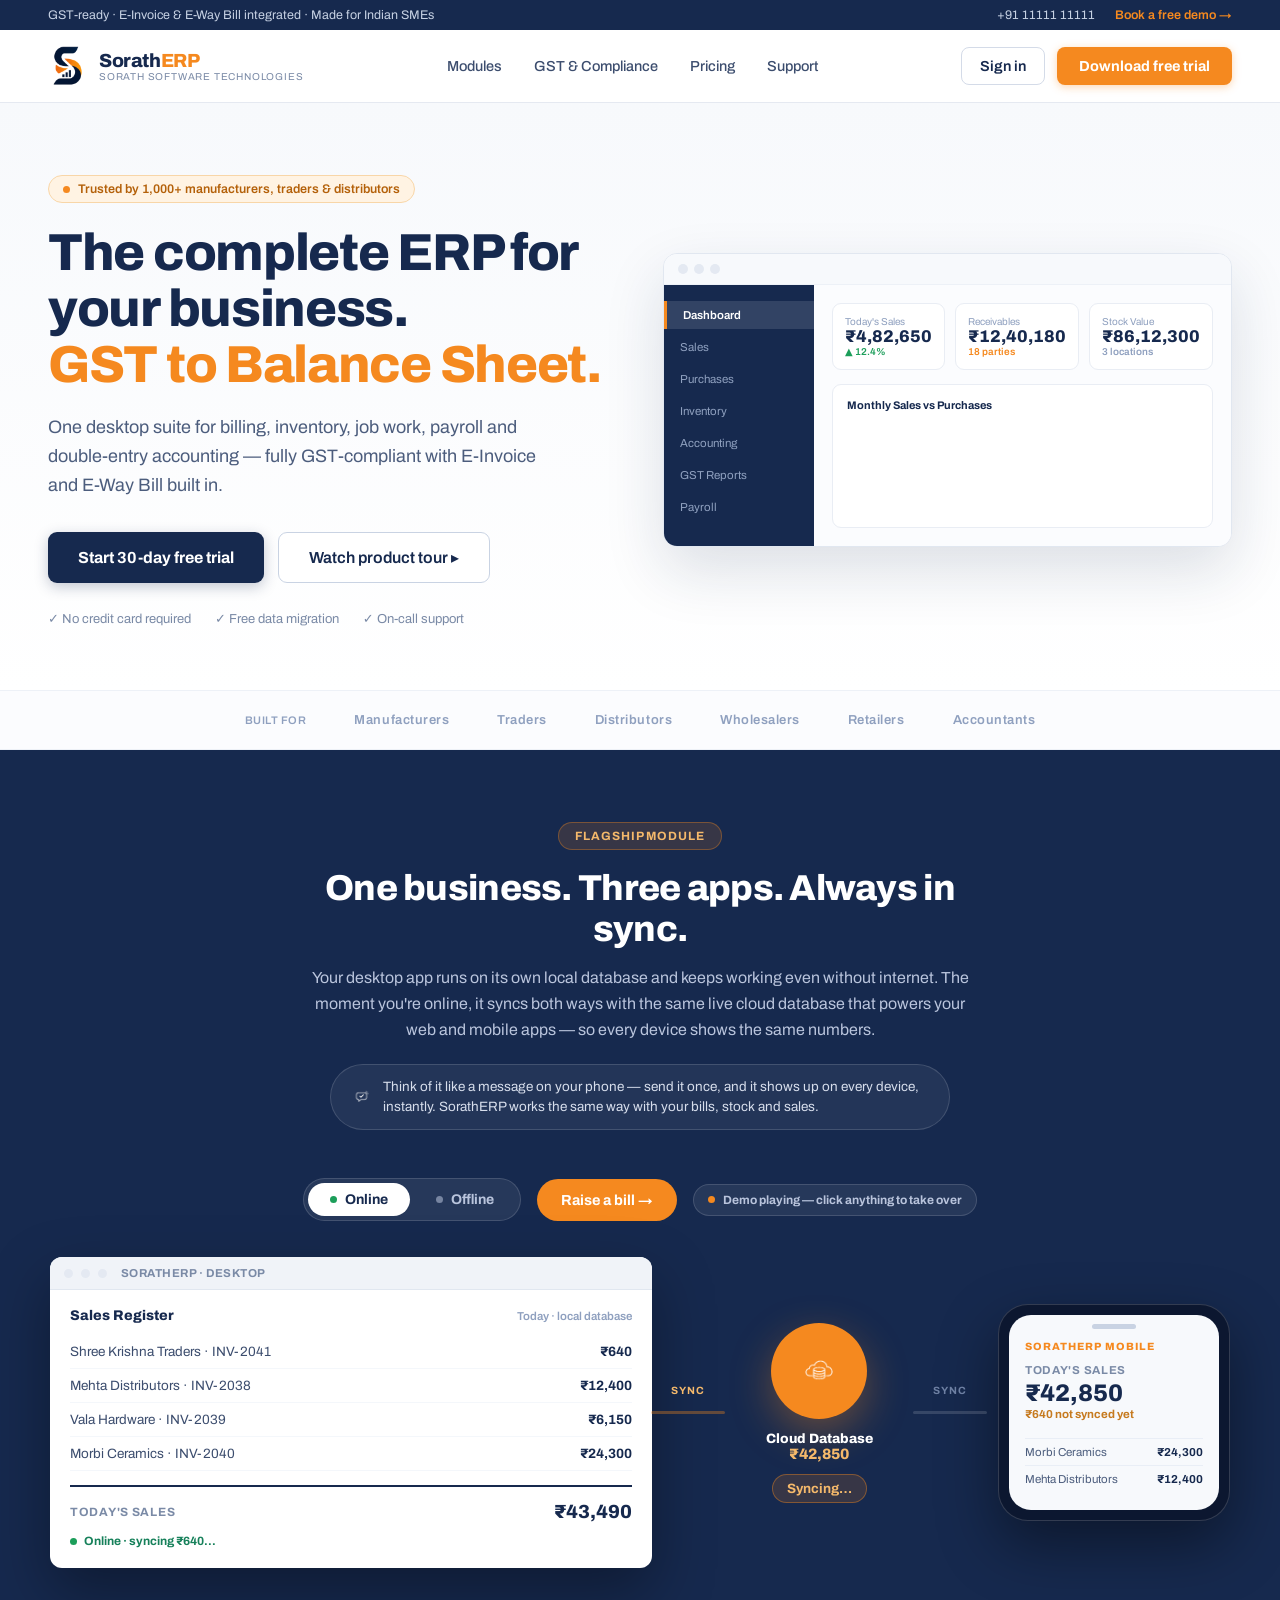
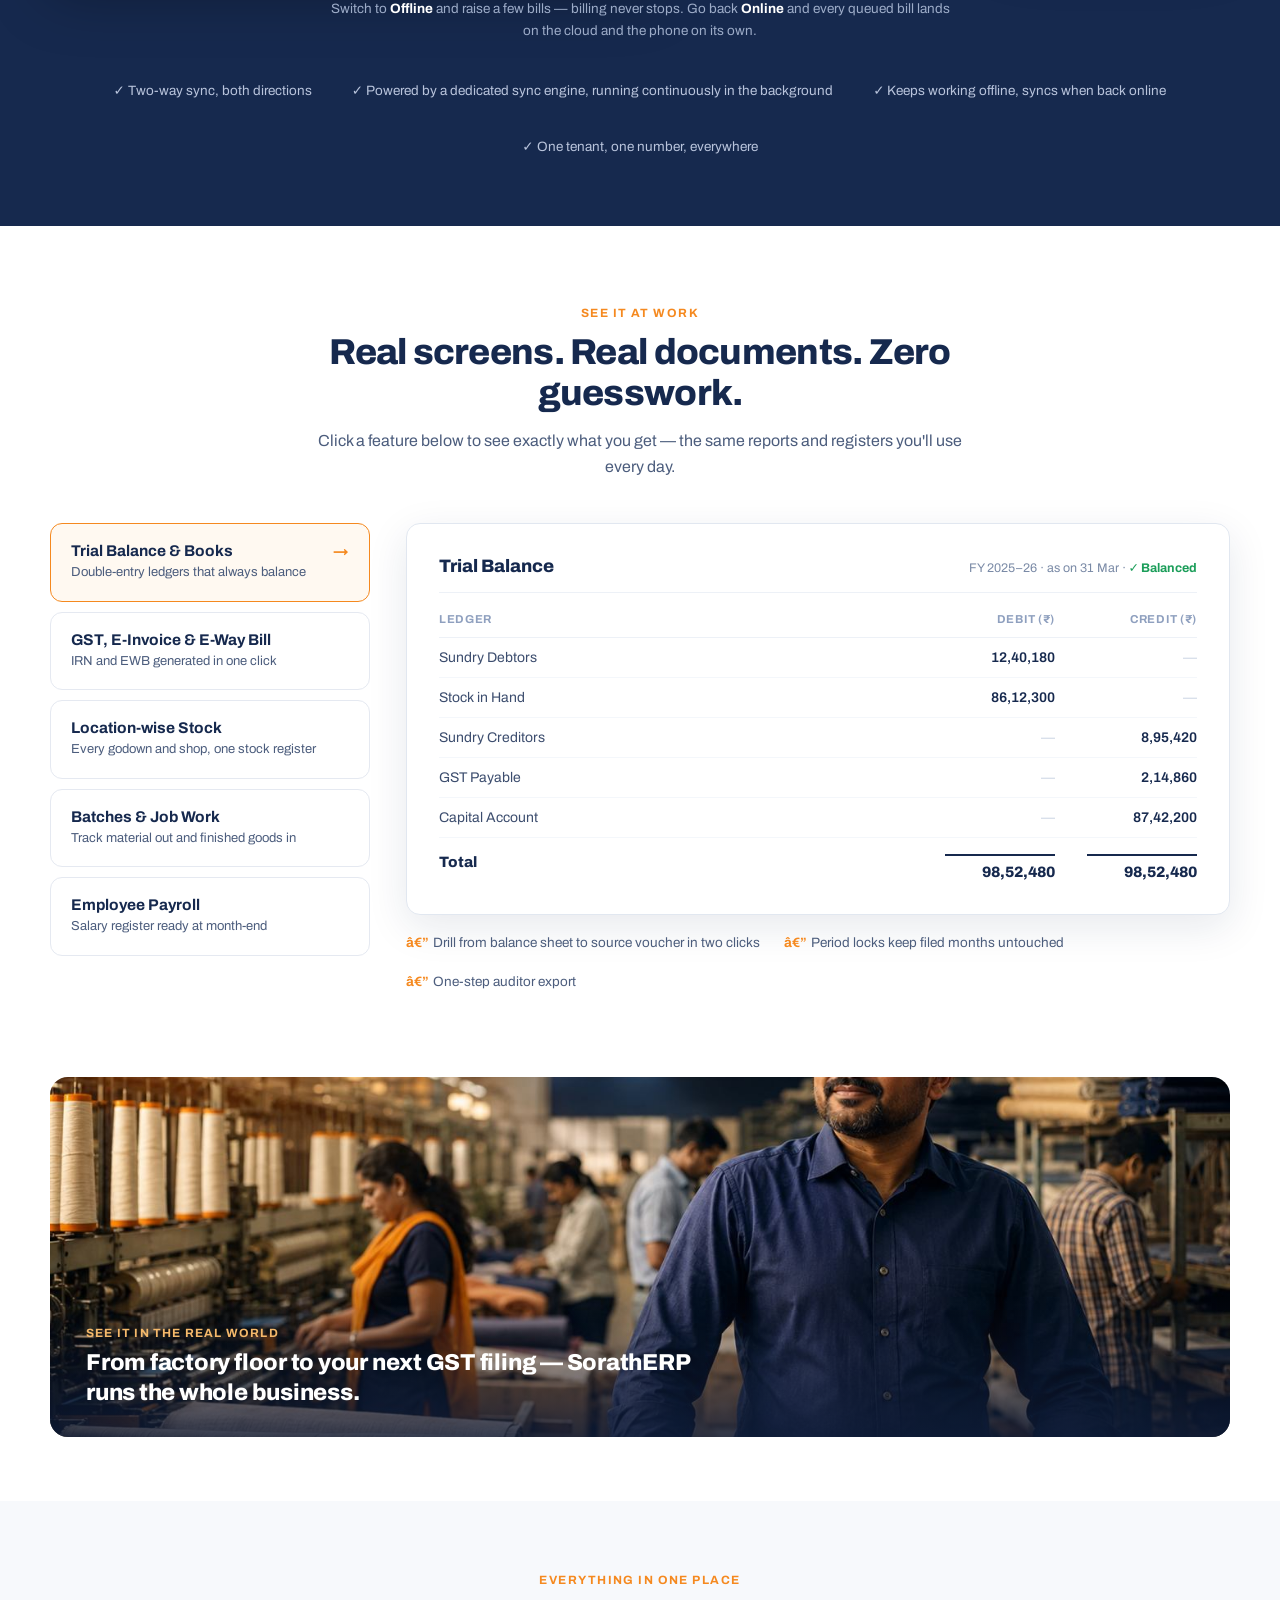
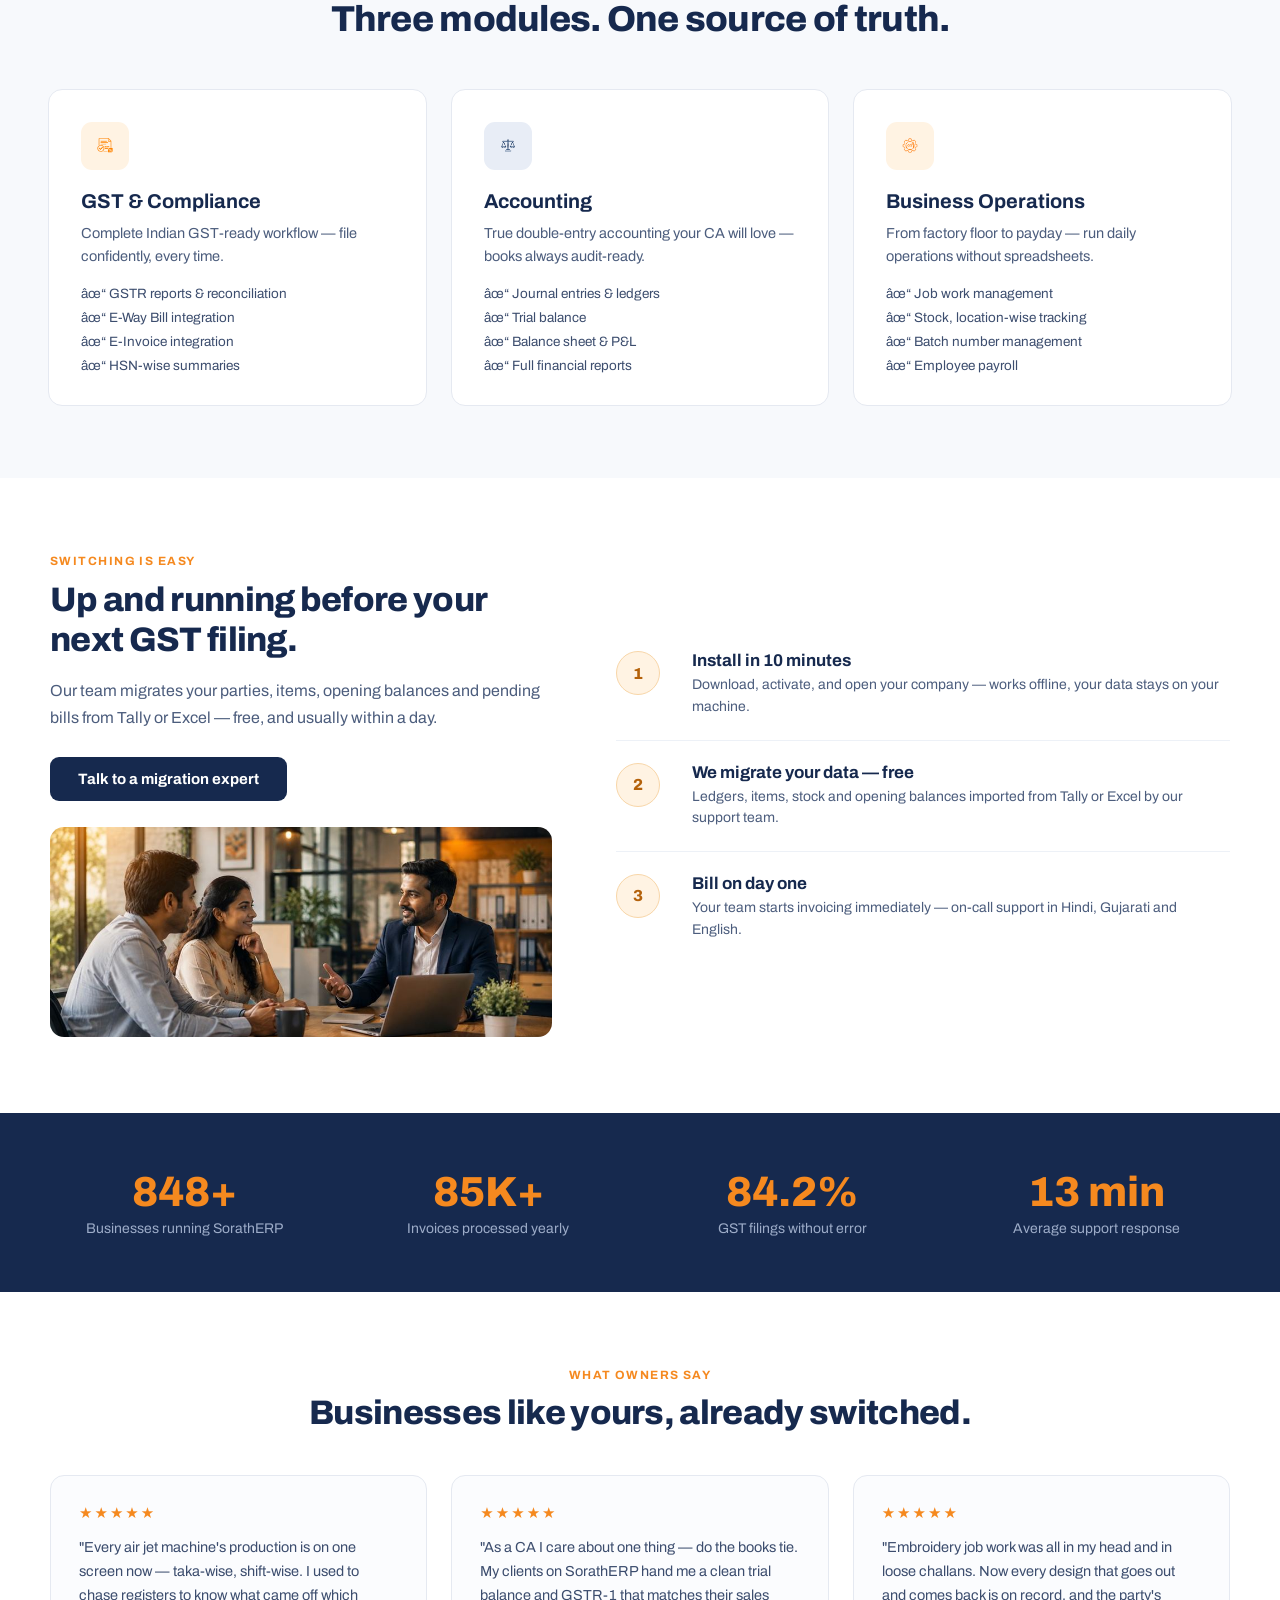
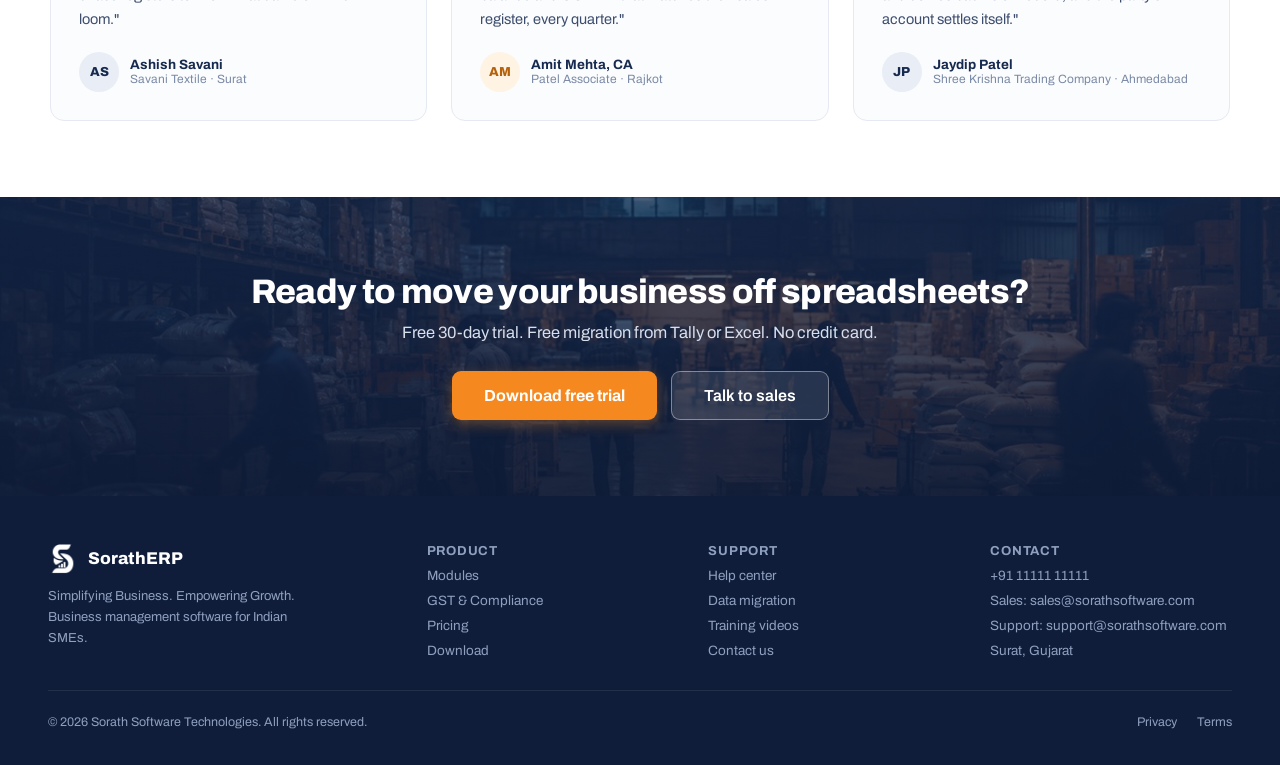
==== index.html @ 4d062186 "Initial commit: SorathERP marketing site Static company/product site for SorathERP — home, modules, " ====
<!DOCTYPE html>
<html lang="en">
<head>
<meta charset="utf-8">
<meta name="viewport" content="width=device-width, initial-scale=1">
<meta name="referrer" content="strict-origin-when-cross-origin">
<!-- Google Analytics (GA4) -->
<script async src="https://www.googletagmanager.com/gtag/js?id=G-ZPL8HY80QF"></script>
<script>
  window.dataLayer = window.dataLayer || [];
  function gtag(){dataLayer.push(arguments);}
  gtag('js', new Date());
  gtag('config', 'G-ZPL8HY80QF');
</script>
<title>SorathERP — The complete ERP for your business</title>
<meta name="description" content="One desktop suite for billing, inventory, job work, payroll and double-entry accounting — fully GST-compliant with E-Invoice and E-Way Bill built in.">
<link rel="canonical" href="https://sorathsoftware.com/">
<meta property="og:type" content="website">
<meta property="og:site_name" content="SorathERP">
<meta property="og:title" content="SorathERP — The complete ERP for your business">
<meta property="og:description" content="One desktop suite for billing, inventory, job work, payroll and double-entry accounting — fully GST-compliant with E-Invoice and E-Way Bill built in.">
<meta property="og:url" content="https://sorathsoftware.com/">
<meta property="og:image" content="https://sorathsoftware.com/assets/images/home-real-business-banner.jpg">
<meta property="og:locale" content="en_IN">
<meta name="twitter:card" content="summary_large_image">
<meta name="twitter:title" content="SorathERP — The complete ERP for your business">
<meta name="twitter:description" content="One desktop suite for billing, inventory, job work, payroll and double-entry accounting — fully GST-compliant with E-Invoice and E-Way Bill built in.">
<meta name="twitter:image" content="https://sorathsoftware.com/assets/images/home-real-business-banner.jpg">
<link rel="icon" href="favicon.ico" sizes="any">
<link rel="icon" href="assets/icon-192.png" type="image/png">
<link rel="apple-touch-icon" href="assets/icon-192.png">
<link rel="manifest" href="site.webmanifest">
<meta name="theme-color" content="#16294E">
<link rel="preconnect" href="https://fonts.googleapis.com">
<link rel="preconnect" href="https://fonts.gstatic.com" crossorigin>
<link href="https://fonts.googleapis.com/css2?family=Archivo:wght@400;500;600;700;800&display=swap" rel="stylesheet">
<link rel="stylesheet" href="css/style.css">
<script type="application/ld+json">
{
  "@context": "https://schema.org",
  "@type": "Organization",
  "name": "Sorath Software Technologies",
  "url": "https://sorathsoftware.com/",
  "logo": "https://sorathsoftware.com/assets/app-icon.png",
  "email": "sales@sorathsoftware.com",
  "address": {
    "@type": "PostalAddress",
    "addressLocality": "Surat",
    "addressRegion": "Gujarat",
    "addressCountry": "IN"
  },
  "sameAs": []
}
</script>
<script type="application/ld+json">
{
  "@context": "https://schema.org",
  "@type": "SoftwareApplication",
  "name": "SorathERP",
  "applicationCategory": "BusinessApplication",
  "operatingSystem": "Windows",
  "description": "One desktop suite for billing, inventory, job work, payroll and double-entry accounting — fully GST-compliant with E-Invoice and E-Way Bill built in.",
  "url": "https://sorathsoftware.com/",
  "offers": {
    "@type": "AggregateOffer",
    "priceCurrency": "INR",
    "lowPrice": "12000",
    "highPrice": "23000",
    "offerCount": "3",
    "url": "https://sorathsoftware.com/pricing.html"
  },
  "publisher": {
    "@type": "Organization",
    "name": "Sorath Software Technologies"
  }
}
</script>
</head>
<body>
<div class="page">

<!-- ============ TOP BAR ============ -->
<div class="top-bar">
  <span>GST-ready · E-Invoice &amp; E-Way Bill integrated · Made for Indian SMEs</span>
  <span class="top-bar-right">
    <a href="tel:+911111111111">+91 11111 11111</a>
    <button class="top-bar-cta" type="button" data-action="demo">Book a free demo →</button>
  </span>
</div>

<!-- ============ NAV ============ -->
<header class="nav">
  <a class="nav-brand" href="index.html">
    <img src="assets/app-icon.png" alt="SorathERP">
    <div>
      <div class="nav-brand-name">Sorath<span>ERP</span></div>
      <div class="nav-brand-sub">Sorath Software Technologies</div>
    </div>
  </a>
  <button class="nav-toggle" id="nav-toggle" type="button" aria-label="Toggle menu" aria-expanded="false">
    <span class="nav-toggle-bar"></span><span class="nav-toggle-bar"></span><span class="nav-toggle-bar"></span>
  </button>
  <div class="nav-menu" id="nav-menu">
  <nav class="nav-links">
    <a href="modules.html">Modules</a>
    <a href="gst-compliance.html">GST &amp; Compliance</a>
    <a href="pricing.html">Pricing</a>
    <a href="support.html">Support</a>
  </nav>
  <div class="nav-actions">
    <a class="btn-signin" href="https://erp.sorathsoftware.com/" target="_blank" rel="noopener">Sign in</a>
    <button class="btn-download" type="button" data-action="download">Download free trial</button>
  </div>
  </div>
</header>

<!-- ============ HERO ============ -->
<section class="hero">
  <div class="hero-content">
    <div class="hero-badge"><span class="hero-badge-dot"></span>Trusted by 1,000+ manufacturers, traders &amp; distributors</div>
    <h1 class="hero-title">The complete ERP for your business.<br><span class="accent">GST to Balance Sheet.</span></h1>
    <p class="hero-subtitle">One desktop suite for billing, inventory, job work, payroll and double-entry accounting — fully GST-compliant with E-Invoice and E-Way Bill built in.</p>
    <div class="hero-ctas">
      <button class="btn-trial" type="button" data-action="download">Start 30-day free trial</button>
      <button class="btn-tour" type="button" data-action="tour">Watch product tour ▸</button>
    </div>
    <div class="hero-trust-list">
      <span>✓ No credit card required</span><span>✓ Free data migration</span><span>✓ On-call support</span>
    </div>
  </div>
  <div class="hero-mockup">
    <div class="mockup-window">
      <div class="mockup-titlebar"><span class="mockup-dot"></span><span class="mockup-dot"></span><span class="mockup-dot"></span></div>
      <div class="mockup-body">
        <div class="mockup-sidebar">
          <div class="mockup-sidebar-item active">Dashboard</div>
          <div class="mockup-sidebar-item">Sales</div>
          <div class="mockup-sidebar-item">Purchases</div>
          <div class="mockup-sidebar-item">Inventory</div>
          <div class="mockup-sidebar-item">Accounting</div>
          <div class="mockup-sidebar-item">GST Reports</div>
          <div class="mockup-sidebar-item">Payroll</div>
        </div>
        <div class="mockup-content">
          <div class="mockup-stats">
            <div class="mockup-stat-card"><div class="mockup-stat-label">Today's Sales</div><div class="mockup-stat-value">₹4,82,650</div><div class="mockup-stat-sub up">▲ 12.4%</div></div>
            <div class="mockup-stat-card"><div class="mockup-stat-label">Receivables</div><div class="mockup-stat-value">₹12,40,180</div><div class="mockup-stat-sub warn">18 parties</div></div>
            <div class="mockup-stat-card"><div class="mockup-stat-label">Stock Value</div><div class="mockup-stat-value">₹86,12,300</div><div class="mockup-stat-sub muted">3 locations</div></div>
          </div>
          <div class="mockup-chart-card">
            <div class="mockup-chart-title">Monthly Sales vs Purchases</div>
            <div class="chart-bars">
              <div class="chart-bar-group"><span class="chart-bar navy" style="height:55%;animation-delay:.1s"></span><span class="chart-bar light" style="height:38%;animation-delay:.2s"></span></div>
              <div class="chart-bar-group"><span class="chart-bar navy" style="height:70%;animation-delay:.25s"></span><span class="chart-bar light" style="height:52%;animation-delay:.35s"></span></div>
              <div class="chart-bar-group"><span class="chart-bar navy" style="height:48%;animation-delay:.4s"></span><span class="chart-bar light" style="height:36%;animation-delay:.5s"></span></div>
              <div class="chart-bar-group"><span class="chart-bar navy" style="height:82%;animation-delay:.55s"></span><span class="chart-bar light" style="height:60%;animation-delay:.65s"></span></div>
              <div class="chart-bar-group"><span class="chart-bar orange" style="height:92%;animation-delay:.7s"></span><span class="chart-bar light" style="height:66%;animation-delay:.8s"></span></div>
            </div>
          </div>
        </div>
      </div>
    </div>
  </div>
</section>

<!-- ============ TRUST STRIP ============ -->
<div class="trust-strip">
  <span class="trust-strip-label">Built for</span>
  <span>Manufacturers</span><span>Traders</span><span>Distributors</span><span>Wholesalers</span><span>Retailers</span><span>Accountants</span>
</div>

<!-- ============ LOCAL ⇄ CLOUD SYNC (SCROLL-DRIVEN) ============ -->
<section class="sync-section" id="sync">
  <div class="sync-header">
    <div class="sync-badge">Flagship module</div>
    <h2 class="sync-title">One business. Three apps. Always in sync.</h2>
    <div class="sync-desc">Your desktop app runs on its own local database and keeps working even without internet. The moment you're online, it syncs both ways with the same live cloud database that powers your web and mobile apps — so every device shows the same numbers.</div>
    <div class="sync-analogy">
      <img src="assets/icons/sync-demo-analogy.png" alt="" width="22" height="22">
      <span>Think of it like a message on your phone — send it once, and it shows up on every device, instantly. SorathERP works the same way with your bills, stock and sales.</span>
    </div>
  </div>

  <div class="sync-controls">
    <div class="sync-seg" role="group" aria-label="Internet connection">
      <button class="sync-seg-opt online" type="button" data-conn="online" aria-pressed="true"><span class="sync-seg-dot"></span>Online</button>
      <button class="sync-seg-opt offline" type="button" data-conn="offline" aria-pressed="false"><span class="sync-seg-dot"></span>Offline</button>
    </div>
    <button class="btn-raise-bill" id="sync-raise" type="button">Raise a bill →</button>
    <span class="sync-demo-chip" id="sync-demo-chip" hidden><span class="sync-demo-chip-dot"></span>Demo playing — click anything to take over</span>
  </div>

  <div class="sync-stage">
    <!-- Desktop app -->
    <div class="sync-app" id="sync-app">
      <div class="sync-app-bar">
        <span class="mockup-dot"></span><span class="mockup-dot"></span><span class="mockup-dot"></span>
        <span class="sync-app-name">SorathERP · Desktop</span>
      </div>
      <div class="sync-app-body">
        <div class="sync-app-head">
          <span class="sync-app-title">Sales Register</span>
          <span class="sync-app-sub">Today · local database</span>
        </div>
        <div class="sync-bill-list" id="sync-bill-list">
          <div class="sync-bill-row"><span>Mehta Distributors · INV-2038</span><span class="sync-bill-amt">₹12,400</span></div>
          <div class="sync-bill-row"><span>Vala Hardware · INV-2039</span><span class="sync-bill-amt">₹6,150</span></div>
          <div class="sync-bill-row"><span>Morbi Ceramics · INV-2040</span><span class="sync-bill-amt">₹24,300</span></div>
        </div>
        <div class="sync-app-foot">
          <span class="sync-app-foot-label">Today's Sales</span>
          <span class="sync-app-total" id="sync-app-total">₹42,850</span>
        </div>
        <div class="sync-app-state is-online" id="sync-app-state"><span class="dot"></span><span id="sync-app-state-text">Online · everything synced</span></div>
      </div>
    </div>

    <!-- Desktop ⇄ Cloud -->
    <div class="sync-link" id="sync-link-1">
      <span class="sync-link-label">sync</span>
      <span class="sync-link-blocked" aria-hidden="true">!</span>
      <span class="sync-link-dot"><img src="assets/icons/sync-demo-bill.png" alt=""></span>
    </div>

    <!-- Cloud -->
    <div class="sync-cloud-node" id="sync-cloud">
      <div class="sync-cloud-disc"><img src="assets/icons/sync-cloud.png" alt="Cloud database"></div>
      <div class="sync-cloud-name">Cloud Database<br><span class="sync-cloud-total" id="sync-cloud-total">₹42,850</span></div>
      <span class="sync-status-pill" id="sync-status-cloud">Synced ✓</span>
    </div>

    <!-- Cloud ⇄ Phone -->
    <div class="sync-link" id="sync-link-2">
      <span class="sync-link-label">sync</span>
      <span class="sync-link-blocked" aria-hidden="true">!</span>
      <span class="sync-link-dot"><img src="assets/icons/sync-demo-bill.png" alt=""></span>
    </div>

    <!-- Phone -->
    <div class="sync-phone" id="sync-phone">
      <div class="sync-phone-screen">
        <div class="sync-phone-notch"><span></span></div>
        <div class="sync-phone-body">
          <div class="sync-phone-app">SorathERP Mobile</div>
          <div class="sync-phone-label">Today's Sales</div>
          <div class="sync-phone-total" id="sync-phone-total">₹42,850</div>
          <div class="sync-phone-delta" id="sync-phone-delta"></div>
          <div class="sync-phone-rows" id="sync-phone-rows">
            <div class="sync-phone-row"><span>Morbi Ceramics</span><b>₹24,300</b></div>
            <div class="sync-phone-row"><span>Mehta Distributors</span><b>₹12,400</b></div>
          </div>
          <div class="sync-phone-stale">Waiting for the desktop to come back online.</div>
        </div>
      </div>
    </div>
  </div>

  <p class="sync-stage-caption" id="sync-caption">Switch to <b>Offline</b> and raise a few bills — billing never stops. Go back <b>Online</b> and every queued bill lands on the cloud and the phone on its own.</p>

  <div class="sync-features">
    <span>✓ Two-way sync, both directions</span>
    <span>✓ Powered by a dedicated sync engine, running continuously in the background</span>
    <span>✓ Keeps working offline, syncs when back online</span>
    <span>✓ One tenant, one number, everywhere</span>
  </div>
</section>

<!-- ============ INTERACTIVE SHOWCASE: SEE IT AT WORK ============ -->
<section class="showcase-section">
  <div class="showcase-header">
    <div class="showcase-eyebrow">See it at work</div>
    <h2 class="showcase-title">Real screens. Real documents. Zero guesswork.</h2>
    <div class="showcase-desc">Click a feature below to see exactly what you get — the same reports and registers you'll use every day.</div>
  </div>

  <div class="showcase-grid">
    <div class="tab-list" role="tablist" aria-orientation="vertical" aria-label="Feature examples">
      <button class="tab-item active" type="button" data-tab="trial" role="tab" id="tab-trial" aria-controls="panel-trial" aria-selected="true" tabindex="0">
        <div class="tab-item-head">Trial Balance &amp; Books <span class="tab-item-arrow">→</span></div>
        <div class="tab-item-desc">Double-entry ledgers that always balance</div>
      </button>
      <button class="tab-item" type="button" data-tab="gst" role="tab" id="tab-gst" aria-controls="panel-gst" aria-selected="false" tabindex="-1">
        <div class="tab-item-head">GST, E-Invoice &amp; E-Way Bill <span class="tab-item-arrow"></span></div>
        <div class="tab-item-desc">IRN and EWB generated in one click</div>
      </button>
      <button class="tab-item" type="button" data-tab="stock" role="tab" id="tab-stock" aria-controls="panel-stock" aria-selected="false" tabindex="-1">
        <div class="tab-item-head">Location-wise Stock <span class="tab-item-arrow"></span></div>
        <div class="tab-item-desc">Every godown and shop, one stock register</div>
      </button>
      <button class="tab-item" type="button" data-tab="batch" role="tab" id="tab-batch" aria-controls="panel-batch" aria-selected="false" tabindex="-1">
        <div class="tab-item-head">Batches &amp; Job Work <span class="tab-item-arrow"></span></div>
        <div class="tab-item-desc">Track material out and finished goods in</div>
      </button>
      <button class="tab-item" type="button" data-tab="payroll" role="tab" id="tab-payroll" aria-controls="panel-payroll" aria-selected="false" tabindex="-1">
        <div class="tab-item-head">Employee Payroll <span class="tab-item-arrow"></span></div>
        <div class="tab-item-desc">Salary register ready at month-end</div>
      </button>
    </div>

    <!-- document panel -->
    <div class="doc-panel-wrap">
      <div class="doc-panel active" data-panel="trial" id="panel-trial" role="tabpanel" aria-labelledby="tab-trial">
        <div class="doc-card">
          <div class="doc-header">
            <span class="doc-header-title">Trial Balance</span>
            <span class="doc-header-meta">FY 2025–26 · as on 31 Mar · <span style="color:#1C9E5A;font-weight:700">✓ Balanced</span></span>
          </div>
          <div class="doc-table-head tb-cols"><span>Ledger</span><span>Debit (₹)</span><span>Credit (₹)</span></div>
          <div class="doc-row hoverable tb-cols"><span class="ledger-name">Sundry Debtors</span><span class="num val-strong">12,40,180</span><span class="num dim">—</span></div>
          <div class="doc-row hoverable tb-cols"><span class="ledger-name">Stock in Hand</span><span class="num val-strong">86,12,300</span><span class="num dim">—</span></div>
          <div class="doc-row hoverable tb-cols"><span class="ledger-name">Sundry Creditors</span><span class="num dim">—</span><span class="num val-strong">8,95,420</span></div>
          <div class="doc-row hoverable tb-cols"><span class="ledger-name">GST Payable</span><span class="num dim">—</span><span class="num val-strong">2,14,860</span></div>
          <div class="doc-row hoverable tb-cols"><span class="ledger-name">Capital Account</span><span class="num dim">—</span><span class="num val-strong">87,42,200</span></div>
          <div class="tb-total tb-cols"><span>Total</span><span class="num">98,52,480</span><span class="num">98,52,480</span></div>
        </div>
        <div class="doc-notes">
          <span>Drill from balance sheet to source voucher in two clicks</span>
          <span>Period locks keep filed months untouched</span>
          <span>One-step auditor export</span>
        </div>
      </div>

      <div class="doc-panel" data-panel="gst" id="panel-gst" role="tabpanel" aria-labelledby="tab-gst" hidden>
        <div class="doc-card">
          <div class="doc-header">
            <span class="doc-header-title">Tax Invoice · INV-2041</span>
            <span class="doc-header-tags"><span class="doc-pill success">IRN Generated ✓</span><span class="doc-pill success">E-Way Bill ✓</span></span>
          </div>
          <div class="doc-meta-grid">
            <div><div class="doc-meta-label">Billed to</div><div class="doc-meta-value">Shree Krishna Traders</div><div class="doc-meta-sub">GSTIN 24AACFS1234A1Z5 · Rajkot, Gujarat</div></div>
            <div><div class="doc-meta-label">IRN</div><div class="doc-meta-mono">a4f8c2…9d21 · Ack No. 112420412345678</div><div class="doc-meta-sub">EWB-0412-8867-2210 · valid 3 days</div></div>
          </div>
          <div class="doc-table-head inv-cols"><span>Item</span><span>HSN</span><span>GST</span><span class="text-right">Amount (₹)</span></div>
          <div class="doc-row inv-cols"><span class="inv-item">MS Angle 50×50×6 mm</span><span class="inv-sub">7216</span><span class="inv-sub">18%</span><span class="text-right num val-strong">1,20,400</span></div>
          <div class="doc-row inv-cols"><span class="inv-item">GI Sheet 0.8 mm</span><span class="inv-sub">7210</span><span class="inv-sub">18%</span><span class="text-right num val-strong">35,690</span></div>
          <div class="inv-totals">
            <div class="inv-total-block">Taxable <div class="amt num">1,56,090</div></div>
            <div class="inv-total-block">CGST + SGST <div class="amt num">28,110</div></div>
            <div class="inv-total-block">Total <div class="grand num">₹1,84,200</div></div>
          </div>
        </div>
        <div class="doc-notes">
          <span>IRN &amp; QR printed on the invoice automatically</span>
          <span>GSTR-1 and 3B build themselves from your bills</span>
          <span>No portal re-entry, ever</span>
        </div>
      </div>

      <div class="doc-panel" data-panel="stock" id="panel-stock" role="tabpanel" aria-labelledby="tab-stock" hidden>
        <div class="doc-card">
          <div class="doc-header">
            <span class="doc-header-title">Stock Summary · Item-wise</span>
            <span class="doc-header-meta">3 locations · live</span>
          </div>
          <div class="doc-table-head stock-cols"><span>Item</span><span>Factory</span><span>Godown A</span><span>Shop</span><span class="text-right">Total</span></div>
          <div class="doc-row hoverable stock-cols"><span class="val-strong">MS Angle 50×50×6</span><span class="num qty">2,140 kg</span><span class="num qty">5,600 kg</span><span class="num qty">380 kg</span><span class="text-right num val-strong">8,120 kg</span></div>
          <div class="doc-row hoverable stock-cols"><span class="val-strong">GI Sheet 0.8 mm</span><span class="num qty">920 kg</span><span class="num qty">3,150 kg</span><span class="num qty">—</span><span class="text-right num val-strong">4,070 kg</span></div>
          <div class="doc-row hoverable stock-cols"><span class="val-strong">Welding Rod 3.15</span><span class="num qty">64 box</span><span class="num qty">210 box</span><span class="num qty danger">4 box ⚠</span><span class="text-right num val-strong">278 box</span></div>
          <div class="stock-footer">
            <span class="stock-alert">⚠ 1 item below reorder level at Shop</span>
            <span class="stock-value">Stock value: <span class="num">₹86,12,300</span></span>
          </div>
        </div>
        <div class="doc-notes">
          <span>Transfer stock between locations with one voucher</span>
          <span>Reorder alerts before you run out</span>
          <span>Valuation methods: FIFO, weighted average</span>
        </div>
      </div>

      <div class="doc-panel" data-panel="batch" id="panel-batch" role="tabpanel" aria-labelledby="tab-batch" hidden>
        <div class="doc-card">
          <div class="doc-header">
            <span class="doc-header-title">Job Work Register · JW-118</span>
            <span class="doc-pill warn">In process · 68% received</span>
          </div>
          <div class="doc-meta-grid">
            <div><div class="doc-meta-label">Job worker</div><div class="doc-meta-value">Patel Fabricators, Shapar</div><div class="doc-meta-sub">Challan JC-244 · sent 02 Mar 2026</div></div>
            <div><div class="doc-meta-label">Process</div><div class="doc-meta-value">Powder coating</div><div class="doc-meta-sub">Due back 18 Mar 2026</div></div>
          </div>
          <div class="doc-table-head jw-cols"><span>Item · Batch</span><span>Sent</span><span>Received</span><span>Pending</span></div>
          <div class="doc-row jw-cols"><span class="val-strong">Panel Frame · <span class="jw-batch">B-2603</span></span><span class="num qty">500 pcs</span><span class="num jw-meta">340 pcs</span><span class="num jw-meta pending">160 pcs</span></div>
          <div class="doc-row jw-cols"><span class="val-strong">Door Bracket · <span class="jw-batch">B-2598</span></span><span class="num qty">1,200 pcs</span><span class="num jw-meta">820 pcs</span><span class="num jw-meta pending">380 pcs</span></div>
          <div class="jw-progress-wrap">
            <div class="jw-progress-track"><span class="jw-progress-fill" style="width:68%"></span></div>
            <div class="jw-progress-labels"><span>1,160 of 1,700 pcs received back</span><span>ITC-04 ready</span></div>
          </div>
        </div>
        <div class="doc-notes">
          <span>Batch numbers follow goods through every process</span>
          <span>Pending challans chased automatically</span>
          <span>ITC-04 built from your challans</span>
        </div>
      </div>

      <div class="doc-panel" data-panel="payroll" id="panel-payroll" role="tabpanel" aria-labelledby="tab-payroll" hidden>
        <div class="doc-card">
          <div class="doc-header">
            <span class="doc-header-title">Salary Register · March 2026</span>
            <span class="doc-pill success">42 employees · processed ✓</span>
          </div>
          <div class="doc-table-head payroll-cols"><span>Employee</span><span>Basic</span><span>Days</span><span>OT hrs</span><span class="text-right">Net Pay (₹)</span></div>
          <div class="doc-row hoverable payroll-cols"><span class="val-strong">Ramesh Chauhan</span><span class="num qty">18,000</span><span class="num qty">26</span><span class="num qty">12</span><span class="text-right num val-strong">21,450</span></div>
          <div class="doc-row hoverable payroll-cols"><span class="val-strong">Suresh Vala</span><span class="num qty">16,500</span><span class="num qty">24</span><span class="num qty">—</span><span class="text-right num val-strong">15,230</span></div>
          <div class="doc-row hoverable payroll-cols"><span class="val-strong">Meena Parmar</span><span class="num qty">22,000</span><span class="num qty">26</span><span class="num qty">6</span><span class="text-right num val-strong">24,120</span></div>
          <div class="payroll-footer">
            <span class="payroll-note">Advances &amp; deductions adjusted automatically</span>
            <span class="payroll-total">Total payout: <span class="num">₹8,64,900</span></span>
          </div>
        </div>
        <div class="doc-notes">
          <span>Attendance, OT and advances in one register</span>
          <span>Payslips printed or shared in one click</span>
          <span>Salary posts straight into your books</span>
        </div>
      </div>
    </div>
  </div>
</section>

<!-- ============ PHOTO BANNER: REAL BUSINESS ============ -->
<section class="photo-banner-section">
  <div class="photo-banner">
    <img src="assets/images/home-real-business-banner.jpg"
      srcset="assets/images/home-real-business-banner-480w.jpg 480w, assets/images/home-real-business-banner-900w.jpg 900w, assets/images/home-real-business-banner.jpg 1440w"
      sizes="(max-width: 900px) 100vw, 1180px"
      alt="A manufacturer checking stock and dashboard on the floor" loading="lazy">
    <div class="photo-banner-caption">
      <div class="photo-banner-eyebrow">See it in the real world</div>
      <div class="photo-banner-title">From factory floor to your next GST filing — SorathERP runs the whole business.</div>
    </div>
  </div>
</section>

<!-- ============ THREE MODULES ============ -->
<section class="modules-section">
  <div class="modules-header">
    <div class="modules-eyebrow">Everything in one place</div>
    <h2 class="modules-title">Three modules. One source of truth.</h2>
  </div>
  <div class="modules-grid">
    <div class="module-card orange">
      <div class="module-icon orange-bg"><img src="assets/icons/module-gst-compliance.png" alt="GST &amp; Compliance" width="26" height="26"></div>
      <h3 class="module-title">GST &amp; Compliance</h3>
      <div class="module-desc">Complete Indian GST-ready workflow — file confidently, every time.</div>
      <div class="module-features">
        <span>GSTR reports &amp; reconciliation</span><span>E-Way Bill integration</span><span>E-Invoice integration</span><span>HSN-wise summaries</span>
      </div>
    </div>
    <div class="module-card navy">
      <div class="module-icon navy-bg"><img src="assets/icons/module-accounting.png" alt="Accounting" width="26" height="26"></div>
      <h3 class="module-title">Accounting</h3>
      <div class="module-desc">True double-entry accounting your CA will love — books always audit-ready.</div>
      <div class="module-features">
        <span>Journal entries &amp; ledgers</span><span>Trial balance</span><span>Balance sheet &amp; P&amp;L</span><span>Full financial reports</span>
      </div>
    </div>
    <div class="module-card orange">
      <div class="module-icon orange-bg"><img src="assets/icons/module-business-operations.png" alt="Business Operations" width="26" height="26"></div>
      <h3 class="module-title">Business Operations</h3>
      <div class="module-desc">From factory floor to payday — run daily operations without spreadsheets.</div>
      <div class="module-features">
        <span>Job work management</span><span>Stock, location-wise tracking</span><span>Batch number management</span><span>Employee payroll</span>
      </div>
    </div>
  </div>
</section>

<!-- ============ HOW YOU GET STARTED ============ -->
<section class="onboarding-section">
  <div class="onboarding-grid">
    <div>
      <div class="onboarding-eyebrow">Switching is easy</div>
      <h2 class="onboarding-title">Up and running before your next GST filing.</h2>
      <p class="onboarding-desc">Our team migrates your parties, items, opening balances and pending bills from Tally or Excel — free, and usually within a day.</p>
      <a class="btn-migration" href="https://wa.me/911111111111?text=Hi%2C%20I%27d%20like%20to%20talk%20to%20a%20migration%20expert%20about%20switching%20to%20SorathERP." target="_blank" rel="noopener">Talk to a migration expert</a>
      <div class="onboarding-photo"><img src="assets/images/home-migration-support.jpg"
        srcset="assets/images/home-migration-support-480w.jpg 480w, assets/images/home-migration-support-900w.jpg 900w, assets/images/home-migration-support.jpg 1440w"
        sizes="(max-width: 900px) 100vw, 500px"
        alt="Our team helping a customer migrate their data" loading="lazy"></div>
    </div>
    <div class="steps">
      <div class="step">
        <span class="step-number">1</span>
        <div><h3 class="step-title">Install in 10 minutes</h3><div class="step-desc">Download, activate, and open your company — works offline, your data stays on your machine.</div></div>
      </div>
      <div class="step">
        <span class="step-number">2</span>
        <div><h3 class="step-title">We migrate your data — free</h3><div class="step-desc">Ledgers, items, stock and opening balances imported from Tally or Excel by our support team.</div></div>
      </div>
      <div class="step">
        <span class="step-number">3</span>
        <div><h3 class="step-title">Bill on day one</h3><div class="step-desc">Your team starts invoicing immediately — on-call support in Hindi, Gujarati and English.</div></div>
      </div>
    </div>
  </div>
</section>

<!-- ============ STATS BAND ============ -->
<section class="stats-band">
  <div><div class="stat-value"><span data-count="1000">0</span>+</div><div class="stat-label">Businesses running SorathERP</div></div>
  <div><div class="stat-value"><span data-count="100">0</span>K+</div><div class="stat-label">Invoices processed yearly</div></div>
  <div><div class="stat-value"><span data-count="99">0</span>.2%</div><div class="stat-label">GST filings without error</div></div>
  <div><div class="stat-value"><span data-count="15">0</span> min</div><div class="stat-label">Average support response</div></div>
</section>

<!-- ============ TESTIMONIALS ============ -->
<section class="testimonials-section">
  <div class="testimonials-header">
    <div class="testimonials-eyebrow">What owners say</div>
    <h2 class="testimonials-title">Businesses like yours, already switched.</h2>
  </div>
  <div class="testimonials-grid">
    <div class="testimonial-card">
      <div class="testimonial-stars">★★★★★</div>
      <div class="testimonial-quote">"Every air jet machine's production is on one screen now — taka-wise, shift-wise. I used to chase registers to know what came off which loom."</div>
      <div class="testimonial-author"><span class="testimonial-avatar navy">AS</span><div><div class="testimonial-name">Ashish Savani</div><div class="testimonial-company">Savani Textile · Surat</div></div></div>
    </div>
    <div class="testimonial-card">
      <div class="testimonial-stars">★★★★★</div>
      <div class="testimonial-quote">"As a CA I care about one thing — do the books tie. My clients on SorathERP hand me a clean trial balance and GSTR-1 that matches their sales register, every quarter."</div>
      <div class="testimonial-author"><span class="testimonial-avatar orange">AM</span><div><div class="testimonial-name">Amit Mehta, CA</div><div class="testimonial-company">Patel Associate · Rajkot</div></div></div>
    </div>
    <div class="testimonial-card">
      <div class="testimonial-stars">★★★★★</div>
      <div class="testimonial-quote">"Embroidery job work was all in my head and in loose challans. Now every design that goes out and comes back is on record, and the party's account settles itself."</div>
      <div class="testimonial-author"><span class="testimonial-avatar navy">JP</span><div><div class="testimonial-name">Jaydip Patel</div><div class="testimonial-company">Shree Krishna Trading Company · Ahmedabad</div></div></div>
    </div>
  </div>
</section>

<!-- ============ CTA ============ -->
<section class="cta-section photo" style="--cta-bg-image:url('../assets/images/home-cta-background.jpg')">
  <h2 class="cta-title">Ready to move your business off spreadsheets?</h2>
  <div class="cta-desc">Free 30-day trial. Free migration from Tally or Excel. No credit card.</div>
  <div class="cta-buttons">
    <button class="btn-cta-primary" type="button" data-action="download">Download free trial</button>
    <a class="btn-cta-secondary" href="https://wa.me/911111111111?text=Hi%2C%20I%27d%20like%20to%20talk%20to%20your%20sales%20team%20about%20SorathERP." target="_blank" rel="noopener">Talk to sales</a>
  </div>
</section>

<!-- ============ FOOTER ============ -->
<footer class="footer">
  <div class="footer-top">
    <div>
      <div class="footer-brand-row"><img src="assets/app-icon.png" alt=""><span class="footer-brand-name">SorathERP</span></div>
      <div class="footer-tagline">Simplifying Business. Empowering Growth.<br>Business management software for Indian SMEs.</div>
    </div>
    <div class="footer-col">
      <span class="footer-col-title">Product</span>
      <a href="modules.html">Modules</a>
      <a href="gst-compliance.html">GST &amp; Compliance</a>
      <a href="pricing.html">Pricing</a>
      <a href="#" data-action="download">Download</a>
    </div>
    <div class="footer-col">
      <span class="footer-col-title">Support</span>
      <a href="support.html">Help center</a>
      <a href="support.html">Data migration</a>
      <a href="support.html">Training videos</a>
      <a href="support.html">Contact us</a>
    </div>
    <div class="footer-col">
      <span class="footer-col-title">Contact</span>
      <a href="tel:+911111111111">+91 11111 11111</a>
      <a href="mailto:sales@sorathsoftware.com">Sales: sales@sorathsoftware.com</a>
      <a href="mailto:support@sorathsoftware.com">Support: support@sorathsoftware.com</a>
      <span>Surat, Gujarat</span>
    </div>
  </div>
  <div class="footer-bottom">
    <span>© 2026 Sorath Software Technologies. All rights reserved.</span>
    <span class="footer-legal"><a href="privacy.html">Privacy</a><a href="terms.html">Terms</a></span>
  </div>
</footer>

</div>
<script src="js/main.js"></script>
</body>
</html>
---- css/style.css ----
﻿/* ===== Reset & base ===== */
* { box-sizing: border-box; }
html { scroll-behavior: smooth; }
body {
  margin: 0;
  background: #fff;
  font-family: 'Archivo', system-ui, sans-serif;
  color: #16294E;
}
a { color: #F5891F; text-decoration: none; }
a:hover { color: #E07B12; }
img { max-width: 100%; }
button { font-family: inherit; }

/* Headings carry a class that sets their own type + spacing, so drop the UA
   margins. :where() keeps this at single-class specificity, so any class rule
   further down the sheet still wins. */
:where(h1, h2, h3, h4, h5, h6)[class] { margin: 0; }

/* Keyboard focus: visible, brand-coloured, never the browser default. */
:focus-visible { outline: 2px solid #F5891F; outline-offset: 2px; border-radius: 4px; }

/* Label text that only screen readers need. */
.sr-only {
  position: absolute; width: 1px; height: 1px; padding: 0; margin: -1px;
  overflow: hidden; clip: rect(0 0 0 0); white-space: nowrap; border: 0;
}

@keyframes fadeUp { from { opacity: 0; transform: translateY(18px); } to { opacity: 1; transform: translateY(0); } }
@keyframes floatY { 0%, 100% { transform: translateY(0); } 50% { transform: translateY(-10px); } }
@keyframes barGrow { from { transform: scaleY(.15); } to { transform: scaleY(1); } }
@keyframes docIn { from { opacity: 0; transform: translateY(14px); } to { opacity: 1; transform: translateY(0); } }

.page { min-width: 1180px; }

/* ===== Top bar ===== */
.top-bar {
  background: #16294E;
  color: #C7D2E4;
  font-size: 12.5px;
  display: flex;
  justify-content: space-between;
  align-items: center;
  padding: 8px 48px;
}
.top-bar-right { display: flex; gap: 20px; }
.top-bar-cta { color: #F5891F; font-weight: 600; cursor: pointer; background: none; border: none; padding: 0; font-size: inherit; }
.top-bar a { color: inherit; }

/* ===== Nav ===== */
.nav {
  display: flex;
  align-items: center;
  justify-content: space-between;
  padding: 16px 48px;
  border-bottom: 1px solid #E5E9F1;
  background: #fff;
  position: sticky;
  top: 0;
  z-index: 20;
}
.nav-brand { display: flex; align-items: center; gap: 11px; text-decoration: none; }
.nav-brand img { width: 40px; height: 40px; object-fit: contain; }
.nav-brand-name { font-weight: 800; font-size: 19px; letter-spacing: -.02em; color: #16294E; }
.nav-brand-name span { color: #F5891F; }
.nav-brand-sub { font-size: 10px; letter-spacing: .08em; color: #7A8AA6; text-transform: uppercase; }
.nav-links { display: flex; gap: 32px; font-size: 14.5px; font-weight: 500; }
.nav-links a { cursor: pointer; color: #3C4D6E; }
.nav-links a:hover { color: #F5891F; }
.nav-links a.active { color: #F5891F; font-weight: 700; border-bottom: 2px solid #F5891F; padding-bottom: 2px; cursor: default; }
.nav-actions { display: flex; gap: 12px; align-items: center; }
.btn-signin {
  font-size: 14.5px; font-weight: 600; color: #16294E;
  padding: 10px 18px; border: 1.5px solid #D4DBE8; border-radius: 8px; cursor: pointer;
}
.btn-signin:hover { border-color: #16294E; color: #16294E; }
.btn-download {
  font-size: 14.5px; font-weight: 700; color: #fff; background: #F5891F;
  padding: 11px 22px; border-radius: 8px; box-shadow: 0 2px 8px rgba(245,137,31,.35);
  cursor: pointer; border: none;
}
.btn-download:hover { background: #E07B12; }
.nav-menu { display: contents; }
.nav-toggle {
  display: none; width: 38px; height: 38px; border-radius: 8px; border: 1.5px solid #D4DBE8;
  background: #fff; cursor: pointer; flex-direction: column; align-items: center; justify-content: center; gap: 5px;
  flex-shrink: 0;
}
.nav-toggle-bar { width: 18px; height: 2px; background: #16294E; border-radius: 2px; transition: transform .25s, opacity .2s; }
.nav-toggle.open .nav-toggle-bar:nth-child(1) { transform: translateY(7px) rotate(45deg); }
.nav-toggle.open .nav-toggle-bar:nth-child(2) { opacity: 0; }
.nav-toggle.open .nav-toggle-bar:nth-child(3) { transform: translateY(-7px) rotate(-45deg); }

/* ===== Hero ===== */
.hero {
  display: grid;
  grid-template-columns: 1.05fr .95fr;
  gap: 56px;
  padding: 72px 48px 64px;
  background: linear-gradient(180deg, #F7F9FC 0%, #FFFFFF 100%);
  align-items: center;
}
.hero-content { animation: fadeUp .7s ease both; }
.hero-badge {
  display: inline-flex; align-items: center; gap: 8px;
  background: #FFF3E3; color: #B4610A; border: 1px solid #F8D6A8;
  font-size: 12.5px; font-weight: 600; padding: 6px 14px; border-radius: 999px; margin-bottom: 22px;
}
.hero-badge-dot { width: 7px; height: 7px; border-radius: 50%; background: #F5891F; display: inline-block; }
.hero-title { font-size: 52px; line-height: 1.08; font-weight: 800; letter-spacing: -.025em; margin-bottom: 20px; }
.hero-title .accent { color: #F5891F; }
.hero-subtitle { font-size: 18px; line-height: 1.6; color: #4C5D7D; max-width: 520px; margin-bottom: 32px; }
.hero-ctas { display: flex; gap: 14px; margin-bottom: 28px; }
.btn-trial {
  font-size: 16px; font-weight: 700; color: #fff; background: #16294E;
  padding: 15px 30px; border-radius: 9px; cursor: pointer;
  box-shadow: 0 4px 14px rgba(22,41,78,.25); border: none;
}
.btn-trial:hover { background: #0F1D3A; }
.btn-tour {
  font-size: 16px; font-weight: 600; color: #16294E; padding: 15px 30px;
  border-radius: 9px; border: 1.5px solid #C9D3E3; cursor: pointer; background: #fff;
}
.btn-tour:hover { border-color: #16294E; }
.hero-trust-list { display: flex; gap: 24px; font-size: 13px; color: #7A8AA6; flex-wrap: wrap; }

.hero-mockup { animation: floatY 6s ease-in-out infinite; }
.mockup-window {
  background: #fff; border: 1px solid #E1E7F0; border-radius: 14px;
  box-shadow: 0 24px 60px rgba(22,41,78,.14); overflow: hidden;
}
.mockup-titlebar { display: flex; gap: 6px; padding: 10px 14px; border-bottom: 1px solid #EDF1F7; background: #F7F9FC; }
.mockup-dot { width: 10px; height: 10px; border-radius: 50%; background: #E4E9F2; }
.mockup-body { display: grid; grid-template-columns: 150px 1fr; }
.mockup-sidebar { background: #16294E; padding: 16px 0; display: flex; flex-direction: column; gap: 4px; }
.mockup-sidebar-item { color: #8FA0BF; font-size: 11.5px; padding: 8px 16px; }
.mockup-sidebar-item.active { color: #fff; font-weight: 600; background: rgba(255,255,255,.12); border-left: 3px solid #F5891F; }
.mockup-content { padding: 18px; background: #FBFCFE; }
.mockup-stats { display: grid; grid-template-columns: 1fr 1fr 1fr; gap: 10px; margin-bottom: 14px; }
.mockup-stat-card { background: #fff; border: 1px solid #E9EDF4; border-radius: 9px; padding: 12px; }
.mockup-stat-label { font-size: 10px; color: #8FA0BF; }
.mockup-stat-value { font-size: 17px; font-weight: 800; color: #16294E; }
.mockup-stat-sub { font-size: 10px; font-weight: 600; }
.mockup-stat-sub.up { color: #1C9E5A; }
.mockup-stat-sub.warn { color: #F5891F; }
.mockup-stat-sub.muted { color: #8FA0BF; }
.mockup-chart-card { background: #fff; border: 1px solid #E9EDF4; border-radius: 9px; padding: 14px; }
.mockup-chart-title { font-size: 11px; font-weight: 700; color: #16294E; margin-bottom: 10px; }
.chart-bars { display: flex; align-items: flex-end; gap: 8px; height: 92px; }
.chart-bar-group { flex: 1; display: flex; gap: 3px; align-items: flex-end; }
.chart-bar { flex: 1; border-radius: 3px 3px 0 0; transform-origin: bottom; animation: barGrow 1s ease both; }
.chart-bar.navy { background: #16294E; }
.chart-bar.light { background: #F5B96B; }
.chart-bar.orange { background: #F5891F; }

/* ===== Trust strip ===== */
.trust-strip {
  display: flex; align-items: center; justify-content: center; gap: 48px;
  padding: 22px 48px; border-top: 1px solid #EDF1F7; border-bottom: 1px solid #EDF1F7;
  background: #FBFCFE; font-size: 13px; color: #8FA0BF; font-weight: 600; letter-spacing: .04em;
  flex-wrap: wrap;
}
.trust-strip-label { text-transform: uppercase; font-size: 11px; }

/* ===== Sync section ===== */
.sync-section { background: #16294E; color: #fff; padding: 72px 48px; }
.sync-header { text-align: center; max-width: 680px; margin: 0 auto 48px; }
.sync-badge {
  display: inline-flex; align-items: center; gap: 8px; background: rgba(245,137,31,.15);
  color: #F5B96B; border: 1px solid rgba(245,137,31,.35); font-size: 12px; font-weight: 700;
  letter-spacing: .08em; text-transform: uppercase; padding: 6px 16px; border-radius: 999px; margin-bottom: 18px;
}
.sync-title { font-size: 36px; font-weight: 800; letter-spacing: -.02em; line-height: 1.15; margin-bottom: 14px; }
.sync-desc { font-size: 16px; line-height: 1.65; color: #B9C4DC; }
.sync-flow { position: relative; display: flex; align-items: center; justify-content: center; gap: 0; max-width: 1180px; margin: 0 auto; flex-wrap: wrap; }

.sync-flying-bill {
  position: absolute; top: 0; left: 0; width: 44px; height: 44px; border-radius: 50%;
  background: #fff; box-shadow: 0 8px 22px rgba(0,0,0,.4), 0 0 0 5px rgba(245,137,31,.3);
  display: flex; align-items: center; justify-content: center;
  opacity: 0; pointer-events: none; z-index: 6;
  transition: left .7s cubic-bezier(.45,0,.2,1), top .7s cubic-bezier(.45,0,.2,1), opacity .3s ease;
}
.sync-flying-bill img { width: 23px; height: 23px; }
.sync-flying-bill.visible { opacity: 1; }
.sync-flying-bill.pop { animation: syncBillPop .45s cubic-bezier(.34,1.56,.64,1); }
@keyframes syncBillPop { 0% { transform: scale(1); } 45% { transform: scale(1.35); } 100% { transform: scale(1); } }
.sync-card {
  flex: 1; min-width: 240px; background: rgba(255,255,255,.05); border: 1px solid rgba(255,255,255,.12);
  border-radius: 16px; padding: 32px; text-align: center;
}
.sync-card.highlight { background: rgba(245,137,31,.12); border: 1.5px solid #F5891F; }
.sync-icon { width: 66px; height: 66px; border-radius: 16px; background: rgba(255,255,255,.08); display: flex; align-items: center; justify-content: center; margin: 0 auto 18px; }
.sync-icon.highlight { border-radius: 50%; background: #F5891F; }
.sync-card-title { font-size: 18px; font-weight: 700; margin-bottom: 8px; }
.sync-card-desc { font-size: 14.5px; line-height: 1.6; color: #9DACC8; }
.sync-card.highlight .sync-card-desc { color: #F5D9B8; }
.sync-arrow-wrap { display: flex; flex-direction: column; align-items: center; gap: 4px; padding: 0 18px; }
.sync-arrow-label { font-size: 11px; color: #F5B96B; font-weight: 700; letter-spacing: .05em; }
.sync-arrow { font-size: 26px; color: #F5891F; }
.sync-features { display: flex; justify-content: center; gap: 40px; margin-top: 40px; font-size: 13.5px; color: #B9C4DC; flex-wrap: wrap; }
.sync-section.compact { padding: 64px 48px 76px; scroll-margin-top: 80px; }
.sync-title.sm { font-size: 32px; }

/* ===== Showcase ===== */
.showcase-section { padding: 80px 48px; background: #fff; }
.showcase-header { text-align: center; max-width: 680px; margin: 0 auto 44px; }
.showcase-eyebrow { font-size: 12px; font-weight: 700; letter-spacing: .12em; color: #F5891F; text-transform: uppercase; margin-bottom: 12px; }
.showcase-title { font-size: 36px; font-weight: 800; letter-spacing: -.02em; line-height: 1.15; margin-bottom: 14px; }
.showcase-desc { font-size: 16px; color: #4C5D7D; line-height: 1.6; }
.showcase-grid { display: grid; grid-template-columns: 320px minmax(0, 1fr); gap: 36px; max-width: 1180px; margin: 0 auto; align-items: start; }

.tab-list { display: flex; flex-direction: column; gap: 10px; }
.tab-item {
  border: 1.5px solid #E5E9F1; background: #fff; border-radius: 12px; padding: 18px 20px;
  cursor: pointer; transition: all .2s; text-align: left; width: 100%; font-family: inherit;
}
.tab-item:hover { border-color: #F5891F; }
.tab-item.active { border-color: #F5891F; background: #FFF9F1; }
.tab-item-head { font-size: 15.5px; font-weight: 700; margin-bottom: 4px; display: flex; justify-content: space-between; align-items: center; color: #16294E; }
.tab-item-arrow { color: #F5891F; font-weight: 800; }
.tab-item-desc { font-size: 13px; color: #4C5D7D; line-height: 1.5; }

.doc-panel { display: none; animation: docIn .35s ease both; }
.doc-panel.active { display: block; }
.doc-card { background: #fff; border: 1px solid #E1E7F0; border-radius: 14px; padding: 32px; box-shadow: 0 12px 40px rgba(22,41,78,.10); }
.doc-header { display: flex; justify-content: space-between; align-items: baseline; border-bottom: 1px solid #EDF1F7; padding-bottom: 16px; margin-bottom: 8px; gap: 12px; flex-wrap: wrap; }
.doc-header-title { font-size: 18px; font-weight: 800; }
.doc-header-meta { font-size: 12.5px; color: #7A8AA6; }
.doc-header-tags { display: flex; gap: 8px; }
.doc-pill { font-size: 11.5px; font-weight: 700; padding: 5px 12px; border-radius: 999px; }
.doc-pill.success { color: #1C9E5A; background: #E7F7EE; }
.doc-pill.warn { color: #B4610A; background: #FFF3E3; }
.doc-meta-grid { display: grid; grid-template-columns: 1fr 1fr; gap: 24px; padding: 14px 0; border-bottom: 1px solid #F4F7FB; font-size: 13.5px; }
.doc-meta-label { font-size: 11px; color: #8FA0BF; font-weight: 700; text-transform: uppercase; letter-spacing: .06em; margin-bottom: 4px; }
.doc-meta-value { font-weight: 700; }
.doc-meta-sub { color: #4C5D7D; }
.doc-meta-mono { font-family: ui-monospace, monospace; font-size: 12px; color: #3C4D6E; word-break: break-all; }
.doc-table-head { display: grid; gap: 16px; font-size: 11.5px; font-weight: 700; color: #8FA0BF; text-transform: uppercase; letter-spacing: .06em; padding: 12px 0; border-bottom: 1px solid #EDF1F7; }
.doc-row { display: grid; gap: 16px; font-size: 14px; padding: 12px 0; border-bottom: 1px solid #F4F7FB; align-items: center; }
.doc-row.hoverable:hover { background: #F7F9FC; }
.num { font-variant-numeric: tabular-nums; }
.doc-notes { display: flex; gap: 24px; margin-top: 20px; font-size: 13.5px; color: #4C5D7D; flex-wrap: wrap; }
.doc-notes span::before { content: 'â€”'; color: #F5891F; font-weight: 700; margin-right: 4px; }

/* Trial Balance panel */
.tb-cols { grid-template-columns: 1fr minmax(110px, auto) minmax(110px, auto); gap: 32px; }
/* Debit and Credit columns are numeric â€” right-align header, rows and total
   together so the figures sit under their own column heading. */
.tb-cols > :nth-child(2), .tb-cols > :nth-child(3) { text-align: right; }
.tb-total { display: grid; font-size: 15px; padding: 16px 0 2px; font-weight: 800; }
.tb-total .num { border-top: 2px solid #16294E; padding-top: 8px; }
.dim { color: #C9D3E3; }
.ledger-name { color: #3C4D6E; }
.val-strong { font-weight: 600; }

/* GST invoice panel */
.inv-cols { grid-template-columns: 2fr .8fr .8fr 1fr; }
.inv-item { font-weight: 600; }
.inv-sub { color: #4C5D7D; }
.inv-totals { display: flex; justify-content: flex-end; gap: 40px; padding: 16px 0 2px; font-size: 14px; }
.inv-total-block { text-align: right; color: #4C5D7D; }
.inv-total-block .amt { font-weight: 700; color: #16294E; }
.inv-total-block .grand { font-weight: 800; color: #F5891F; font-size: 17px; }

/* Stock panel */
.stock-cols { grid-template-columns: 1.6fr 1fr 1fr 1fr 1fr; }
.stock-footer { display: flex; justify-content: space-between; align-items: center; padding: 16px 0 2px; flex-wrap: wrap; gap: 8px; }
.stock-alert { font-size: 12.5px; color: #D14343; font-weight: 600; }
.stock-value { font-size: 14px; font-weight: 800; }
.stock-value .num { color: #F5891F; }
.qty { color: #4C5D7D; }
.qty.danger { color: #D14343; font-weight: 700; }

/* Job work panel */
.jw-cols { grid-template-columns: 1.6fr 1fr 1fr 1fr; }
.jw-meta { color: #1C9E5A; font-weight: 600; }
.jw-meta.pending { color: #B4610A; }
.jw-batch { font-family: ui-monospace, monospace; font-size: 12px; background: #F1F4FA; padding: 2px 8px; border-radius: 5px; }
.jw-progress-wrap { padding: 18px 0 2px; }
.jw-progress-track { height: 9px; border-radius: 5px; background: #EDF1F7; overflow: hidden; }
.jw-progress-fill { display: block; height: 9px; background: linear-gradient(90deg, #F5891F, #F5B96B); border-radius: 5px; }
.jw-progress-labels { display: flex; justify-content: space-between; font-size: 12.5px; color: #7A8AA6; margin-top: 8px; }

/* Payroll panel */
.payroll-cols { grid-template-columns: 1.4fr 1fr .8fr .8fr 1fr; }
.payroll-footer { display: flex; justify-content: space-between; align-items: center; padding: 16px 0 2px; flex-wrap: wrap; gap: 8px; }
.payroll-note { font-size: 12.5px; color: #7A8AA6; }
.payroll-total { font-size: 14px; font-weight: 800; }
.payroll-total .num { color: #F5891F; }

.text-right { text-align: right; }

/* ===== Three modules ===== */
.modules-section { padding: 72px 48px; background: #F7F9FC; }
.modules-header { text-align: center; max-width: 640px; margin: 0 auto 48px; }
.modules-eyebrow { font-size: 12px; font-weight: 700; letter-spacing: .12em; color: #F5891F; text-transform: uppercase; margin-bottom: 12px; }
.modules-title { font-size: 36px; font-weight: 800; letter-spacing: -.02em; line-height: 1.15; }
.modules-grid { display: grid; grid-template-columns: 1fr 1fr 1fr; gap: 24px; }
.module-card { border: 1px solid #E5E9F1; border-radius: 14px; padding: 32px; background: #fff; transition: all .25s; cursor: pointer; }
.module-card:hover { box-shadow: 0 16px 40px rgba(22,41,78,.12); transform: translateY(-4px); }
.module-card.orange:hover { border-color: #F5891F; }
.module-card.navy:hover { border-color: #16294E; }
.module-icon { width: 48px; height: 48px; border-radius: 11px; display: flex; align-items: center; justify-content: center; margin-bottom: 20px; }
.module-icon.orange-bg { background: #FFF3E3; }
.module-icon.navy-bg { background: #E8EDF6; }
.module-icon-shape { width: 18px; height: 18px; display: inline-block; }
.module-icon-shape.square { background: #F5891F; border-radius: 4px; }
.module-icon-shape.circle { background: #16294E; border-radius: 50%; }
.module-icon-shape.triangle { width: 0; height: 0; border-left: 10px solid transparent; border-right: 10px solid transparent; border-bottom: 17px solid #F5891F; }
.module-title { font-size: 20px; font-weight: 700; margin-bottom: 10px; }
.module-desc { font-size: 14.5px; line-height: 1.6; color: #4C5D7D; margin-bottom: 18px; }
.module-features { display: flex; flex-direction: column; gap: 9px; font-size: 13.5px; color: #3C4D6E; }
.module-features span::before { content: 'âœ“ '; }

/* ===== Onboarding ===== */
.onboarding-section { padding: 76px 48px; background: #fff; }
.onboarding-grid { display: grid; grid-template-columns: .9fr 1.1fr; gap: 64px; align-items: center; max-width: 1180px; margin: 0 auto; }
.onboarding-eyebrow { font-size: 12px; font-weight: 700; letter-spacing: .12em; color: #F5891F; text-transform: uppercase; margin-bottom: 12px; }
.onboarding-title { font-size: 34px; font-weight: 800; letter-spacing: -.02em; line-height: 1.18; margin-bottom: 18px; }
.onboarding-desc { font-size: 16px; line-height: 1.65; color: #4C5D7D; margin-bottom: 26px; }
.btn-migration {
  display: inline-block; font-size: 15px; font-weight: 700; color: #fff; background: #16294E;
  padding: 14px 28px; border-radius: 9px; cursor: pointer; border: none;
}
.btn-migration:hover { background: #0F1D3A; }
.steps { display: flex; flex-direction: column; gap: 0; }
.step { display: grid; grid-template-columns: 56px 1fr; gap: 20px; padding: 22px 0; border-bottom: 1px solid #EDF1F7; align-items: start; }
.step:last-child { border-bottom: none; }
.step-number {
  width: 44px; height: 44px; border-radius: 50%; background: #FFF3E3; border: 1.5px solid #F8D6A8;
  display: flex; align-items: center; justify-content: center; font-weight: 800; color: #B4610A; font-size: 16px;
}
.step-title { font-size: 17px; font-weight: 700; margin-bottom: 4px; }
.step-desc { font-size: 14px; color: #4C5D7D; line-height: 1.55; }

/* ===== Stats band ===== */
.stats-band { background: #16294E; color: #fff; padding: 56px 48px; display: grid; grid-template-columns: repeat(4, 1fr); gap: 32px; text-align: center; }
.stat-value { font-size: 42px; font-weight: 800; color: #F5891F; font-variant-numeric: tabular-nums; }
.stat-label { font-size: 14px; color: #9DACC8; margin-top: 6px; }

/* ===== Testimonials ===== */
.testimonials-section { padding: 76px 48px; background: #fff; }
.testimonials-header { text-align: center; margin-bottom: 44px; }
.testimonials-eyebrow { font-size: 12px; font-weight: 700; letter-spacing: .12em; color: #F5891F; text-transform: uppercase; margin-bottom: 12px; }
.testimonials-title { font-size: 34px; font-weight: 800; letter-spacing: -.02em; }
.testimonials-grid { display: grid; grid-template-columns: 1fr 1fr 1fr; gap: 24px; max-width: 1180px; margin: 0 auto; }
.testimonial-card { border: 1px solid #E5E9F1; border-radius: 14px; padding: 28px; background: #FBFCFE; transition: all .25s; }
.testimonial-card:hover { box-shadow: 0 12px 32px rgba(22,41,78,.10); transform: translateY(-3px); }
.testimonial-stars { color: #F5891F; font-size: 15px; letter-spacing: 2px; margin-bottom: 14px; }
.testimonial-quote { font-size: 14.5px; line-height: 1.65; color: #3C4D6E; margin-bottom: 20px; }
.testimonial-author { display: flex; align-items: center; gap: 11px; }
.testimonial-avatar { width: 40px; height: 40px; border-radius: 50%; display: flex; align-items: center; justify-content: center; font-weight: 800; font-size: 13px; flex-shrink: 0; }
.testimonial-avatar.navy { background: #E8EDF6; color: #16294E; }
.testimonial-avatar.orange { background: #FFF3E3; color: #B4610A; }
.testimonial-name { font-weight: 700; font-size: 13.5px; }
.testimonial-company { font-size: 12px; color: #7A8AA6; }

/* ===== CTA ===== */
.cta-section { padding: 76px 48px; background: linear-gradient(180deg, #fff 0%, #F7F9FC 100%); text-align: center; }
.cta-title { font-size: 34px; font-weight: 800; letter-spacing: -.02em; margin-bottom: 14px; }
.cta-desc { font-size: 16.5px; color: #4C5D7D; margin-bottom: 30px; }
.cta-buttons { display: flex; gap: 14px; justify-content: center; flex-wrap: wrap; }
.btn-cta-primary {
  font-size: 16px; font-weight: 700; color: #fff; background: #F5891F; padding: 15px 32px;
  border-radius: 9px; cursor: pointer; box-shadow: 0 4px 14px rgba(245,137,31,.35); border: none;
}
.btn-cta-primary:hover { background: #E07B12; }
.btn-cta-secondary {
  display: inline-block; font-size: 16px; font-weight: 600; color: #16294E; padding: 15px 32px; border-radius: 9px;
  border: 1.5px solid #C9D3E3; background: #fff; cursor: pointer;
}
.btn-cta-secondary:hover { border-color: #16294E; }

/* ===== Footer ===== */
.footer { background: #0F1D3A; color: #8FA0BF; padding: 48px 48px 36px; }
.footer-top { display: grid; grid-template-columns: 1.4fr 1fr 1fr 1fr; gap: 40px; padding-bottom: 32px; border-bottom: 1px solid rgba(255,255,255,.08); }
.footer-brand-row { display: flex; align-items: center; gap: 10px; margin-bottom: 12px; }
.footer-brand-row img { width: 30px; height: 30px; object-fit: contain; filter: brightness(0) invert(1); }
.footer-brand-name { color: #fff; font-weight: 800; font-size: 17px; }
.footer-tagline { font-size: 13px; line-height: 1.6; max-width: 280px; }
.footer-col { font-size: 13.5px; display: flex; flex-direction: column; gap: 10px; }
.footer-col-title { color: #fff; font-weight: 700; font-size: 13px; text-transform: uppercase; letter-spacing: .06em; }
.footer-col a, .footer-col span { color: #8FA0BF; }
.footer-col a:hover { color: #F5891F; }
.footer-bottom { display: flex; justify-content: space-between; padding-top: 24px; font-size: 12.5px; flex-wrap: wrap; gap: 10px; }
.footer-legal { display: flex; gap: 20px; }
.footer-legal a { color: #8FA0BF; }
.footer-legal a:hover { color: #F5891F; }

@media (max-width: 1240px) {
  .page { min-width: 0; }
}

/* ===== Page hero (sub-pages) ===== */
.page-hero { padding: 64px 48px 56px; background: linear-gradient(180deg, #F7F9FC 0%, #FFFFFF 100%); text-align: center; }
.page-hero-eyebrow { font-size: 12px; font-weight: 700; letter-spacing: .12em; color: #F5891F; text-transform: uppercase; margin-bottom: 14px; animation: fadeUp .6s ease both; }
.page-hero-title { font-size: 44px; font-weight: 800; letter-spacing: -.02em; line-height: 1.15; max-width: 760px; margin: 0 auto 18px; animation: fadeUp .6s .05s ease both; }
.page-hero-desc { font-size: 17px; line-height: 1.65; color: #4C5D7D; max-width: 640px; margin: 0 auto; animation: fadeUp .6s .1s ease both; }
.page-hero-note { font-size: 12.5px; color: #8FA0BF; margin-top: 14px; }

/* ===== Pill nav (module/section jump links) ===== */
.pill-nav { display: flex; justify-content: center; gap: 8px; padding: 0 48px 56px; flex-wrap: wrap; }
.pill { font-size: 13.5px; font-weight: 600; color: #3C4D6E; background: #F7F9FC; border: 1px solid #E5E9F1; padding: 9px 18px; border-radius: 999px; }
.pill:hover { border-color: #F5891F; color: #F5891F; }
.pill.active { font-weight: 700; color: #fff; background: #F5891F; border-color: #F5891F; }
.pill.active:hover { color: #fff; }

/* ===== Module / feature detail sections ===== */
.detail-section { padding: 24px 48px 88px; background: #fff; scroll-margin-top: 80px; }
.detail-section.tint { background: #F7F9FC; }
.detail-grid { display: grid; gap: 64px; align-items: center; max-width: 1180px; margin: 0 auto; }
.detail-grid.text-first { grid-template-columns: .85fr 1.15fr; }
.detail-grid.doc-first { grid-template-columns: 1.15fr .85fr; }
.icon-box { width: 48px; height: 48px; border-radius: 11px; display: flex; align-items: center; justify-content: center; margin-bottom: 22px; }
.icon-box.orange-bg { background: #FFF3E3; }
.icon-box.navy-bg { background: #E8EDF6; }
.detail-eyebrow { font-size: 12px; font-weight: 700; letter-spacing: .1em; color: #F5891F; text-transform: uppercase; margin-bottom: 10px; }
.detail-title { font-size: 30px; font-weight: 800; letter-spacing: -.02em; margin-bottom: 16px; }
.detail-desc { font-size: 16px; line-height: 1.65; color: #4C5D7D; margin-bottom: 22px; }
.detail-features { display: flex; flex-direction: column; gap: 11px; font-size: 14.5px; color: #3C4D6E; }
.detail-features span::before { content: 'âœ“ '; }
.detail-doc { animation: docIn .5s ease both; }

/* ===== Pricing plan cards ===== */
.plans-section { padding: 24px 48px 24px; background: #fff; }
.plans-grid { display: grid; grid-template-columns: repeat(4, 1fr); gap: 22px; max-width: 1240px; margin: 0 auto; align-items: stretch; }
.plan-card { border: 1px solid #E5E9F1; border-radius: 16px; padding: 30px 26px; background: #fff; display: flex; flex-direction: column; position: relative; }
.plan-card.featured { border: 2px solid #F5891F; background: #FFF9F1; box-shadow: 0 16px 40px rgba(245,137,31,.16); }
.plan-card.dark { background: #16294E; color: #fff; border-color: #16294E; }
.plan-badge { position: absolute; top: -13px; left: 26px; background: #F5891F; color: #fff; font-size: 11px; font-weight: 700; letter-spacing: .05em; text-transform: uppercase; padding: 5px 14px; border-radius: 999px; }
.plan-name { font-size: 19px; font-weight: 800; margin-bottom: 6px; }
.plan-desc { font-size: 13.5px; color: #4C5D7D; line-height: 1.55; margin-bottom: 22px; }
.plan-card.dark .plan-desc { color: #B9C4DC; }
.plan-price { margin-bottom: 4px; }
.plan-price .amount { font-size: 32px; font-weight: 800; }
.plan-price .period { font-size: 13px; color: #7A8AA6; }
.plan-card.dark .plan-price .period { color: #B9C4DC; }
.plan-amc { font-size: 13px; color: #7A8AA6; margin-bottom: 24px; }
.plan-card.dark .plan-amc { color: #B9C4DC; }
.plan-cta { display: inline-block; box-sizing: border-box; text-align: center; font-size: 14.5px; font-weight: 700; padding: 12px 0; border-radius: 8px; cursor: pointer; margin-bottom: 24px; border: none; font-family: inherit; width: 100%; }
.plan-cta.outline { color: #16294E; border: 1.5px solid #C9D3E3; background: #fff; }
.plan-cta.outline:hover { border-color: #16294E; }
.plan-cta.solid { color: #fff; background: #F5891F; box-shadow: 0 2px 8px rgba(245,137,31,.35); }
.plan-cta.solid:hover { background: #E07B12; }
.plan-cta.white { color: #16294E; background: #fff; }
.plan-cta.white:hover { background: #F1F4FA; }
.plan-features { display: flex; flex-direction: column; gap: 11px; font-size: 13.5px; color: #3C4D6E; flex: 1; }
.plan-card.dark .plan-features { color: #D7DEEC; }
.plan-features span::before { content: 'âœ“ '; }

/* ===== Comparison table ===== */
.compare-section { padding: 56px 48px 88px; background: #F7F9FC; }
.compare-table-wrap { max-width: 1240px; margin: 0 auto; background: #fff; border: 1px solid #E5E9F1; border-radius: 14px; overflow: hidden; overflow-x: auto; }
.compare-table-wrap table { border-collapse: collapse; width: 100%; min-width: 720px; }
.compare-table-wrap tr.head { background: #F7F9FC; }
.compare-table-wrap td { padding: 14px 24px; font-size: 14px; }
.compare-table-wrap tr.head td { padding: 16px 24px; font-weight: 800; }
.compare-table-wrap tr.head td:first-child { font-size: 13px; font-weight: 700; color: #8FA0BF; text-transform: uppercase; letter-spacing: .05em; }
.compare-table-wrap tr:not(.head) { border-top: 1px solid #EDF1F7; }
.compare-table-wrap tr:not(.head) td:first-child { color: #3C4D6E; }
.compare-table-wrap td.c { text-align: center; }
.compare-table-wrap td.strong { font-weight: 600; }
.compare-table-wrap td.yes { text-align: center; color: #1C9E5A; font-weight: 700; }
.compare-table-wrap td.no { text-align: center; color: #C9D3E3; }
.compare-table-wrap td.standout { color: #F5891F; }

/* ===== Support: contact options ===== */
.contact-section { padding: 24px 48px 72px; background: #fff; }
.contact-grid { display: grid; grid-template-columns: 1fr 1fr 1fr; gap: 22px; max-width: 1180px; margin: 0 auto; }
.contact-card { border: 1px solid #E5E9F1; border-radius: 14px; padding: 28px; text-align: center; transition: all .2s; }
.contact-card:hover { border-color: #F5891F; box-shadow: 0 12px 32px rgba(22,41,78,.08); }
.icon-circle { width: 46px; height: 46px; border-radius: 50%; display: flex; align-items: center; justify-content: center; margin: 0 auto 16px; }
.contact-card-title { font-size: 16.5px; font-weight: 700; margin-bottom: 6px; }
.contact-card-desc { font-size: 13.5px; color: #4C5D7D; line-height: 1.55; margin-bottom: 10px; }
.contact-card-value { font-size: 15px; font-weight: 700; color: #F5891F; }
.sales-note { text-align: center; font-size: 13px; color: #7A8AA6; margin-top: 20px; }

/* ===== Support: help center ===== */
.help-section { padding: 64px 48px; background: #F7F9FC; }
.help-header { text-align: center; max-width: 640px; margin: 0 auto 40px; }
.help-eyebrow { font-size: 12px; font-weight: 700; letter-spacing: .12em; color: #F5891F; text-transform: uppercase; margin-bottom: 12px; }
.help-title { font-size: 32px; font-weight: 800; letter-spacing: -.02em; }
.help-grid { display: grid; grid-template-columns: 1fr 1fr 1fr; gap: 20px; max-width: 1180px; margin: 0 auto; }
.help-card { background: #fff; border: 1px solid #E5E9F1; border-radius: 12px; padding: 24px; cursor: pointer; }
.help-card:hover { border-color: #F5891F; }
.help-card-title { font-size: 15.5px; font-weight: 700; margin-bottom: 6px; }
.help-card-desc { font-size: 13.5px; color: #4C5D7D; line-height: 1.55; }

/* ===== Support: training & resources ===== */
.training-section { padding: 72px 48px; background: #fff; }
.training-grid { display: grid; grid-template-columns: 1fr 1fr; gap: 24px; max-width: 1180px; margin: 0 auto; }
.training-card { border: 1px solid #E5E9F1; border-radius: 14px; padding: 32px; display: flex; flex-direction: column; gap: 14px; }
.icon-box-sm { width: 46px; height: 46px; border-radius: 11px; display: flex; align-items: center; justify-content: center; }
.training-title { font-size: 19px; font-weight: 800; }
.training-desc { font-size: 14.5px; color: #4C5D7D; line-height: 1.6; }
.training-link { font-size: 14.5px; font-weight: 700; color: #F5891F; cursor: pointer; background: none; border: none; padding: 0; text-align: left; font-family: inherit; }
.training-link:hover { color: #E07B12; }

/* ===== Support: remote support ===== */
.remote-section { background: #16294E; color: #fff; padding: 64px 48px; }
.remote-grid { display: grid; grid-template-columns: .9fr 1.1fr; gap: 56px; align-items: center; max-width: 1180px; margin: 0 auto; }
.remote-eyebrow { font-size: 12px; font-weight: 700; letter-spacing: .12em; color: #F5B96B; text-transform: uppercase; margin-bottom: 12px; }
.remote-title { font-size: 30px; font-weight: 800; letter-spacing: -.02em; line-height: 1.18; margin-bottom: 16px; }
.remote-desc { font-size: 15.5px; line-height: 1.65; color: #B9C4DC; margin-bottom: 22px; }
.btn-remote { display: inline-block; font-size: 15px; font-weight: 700; color: #16294E; background: #fff; padding: 13px 26px; border-radius: 9px; cursor: pointer; border: none; }
.btn-remote:hover { background: #F1F4FA; }
.remote-steps { display: flex; flex-direction: column; gap: 0; }
.remote-step { display: grid; grid-template-columns: 44px 1fr; gap: 18px; padding: 18px 0; border-bottom: 1px solid rgba(255,255,255,.12); }
.remote-step:last-child { border-bottom: none; }
.remote-step-num { width: 36px; height: 36px; border-radius: 50%; background: rgba(245,137,31,.18); border: 1.5px solid #F5891F; display: flex; align-items: center; justify-content: center; font-weight: 800; color: #F5B96B; font-size: 14px; }
.remote-step-text { font-size: 14.5px; color: #D7DEEC; padding-top: 6px; }

/* ===== Support: contact form ===== */
.form-section { padding: 76px 48px; background: #F7F9FC; }
.form-wrap { max-width: 640px; margin: 0 auto; }
.form-header { text-align: center; margin-bottom: 36px; }
.form-eyebrow { font-size: 12px; font-weight: 700; letter-spacing: .12em; color: #F5891F; text-transform: uppercase; margin-bottom: 12px; }
.form-title { font-size: 30px; font-weight: 800; letter-spacing: -.02em; }
.form-card { background: #fff; border: 1px solid #E5E9F1; border-radius: 14px; padding: 36px; display: flex; flex-direction: column; gap: 16px; }
.form-row { display: grid; grid-template-columns: 1fr 1fr; gap: 16px; }
input, textarea {
  font-family: 'Archivo', system-ui, sans-serif; font-size: 14px; color: #16294E;
  border: 1.5px solid #D4DBE8; border-radius: 8px; padding: 12px 14px; width: 100%; background: #fff;
}
input:focus, textarea:focus { outline: none; border-color: #F5891F; }
input:focus-visible, textarea:focus-visible { outline: 2px solid #F5891F; outline-offset: 1px; }
textarea { resize: vertical; }
.btn-submit { text-align: center; font-size: 15px; font-weight: 700; color: #fff; background: #F5891F; padding: 13px 0; border-radius: 8px; cursor: pointer; border: none; font-family: inherit; width: 100%; }
.btn-submit:hover { background: #E07B12; }
.form-success { text-align: center; padding: 20px; font-size: 15px; color: #1C9E5A; font-weight: 600; }

/* ===== Legal pages (Privacy / Terms) ===== */
.legal-nav-simple { display: flex; align-items: center; justify-content: space-between; padding: 16px 48px; border-bottom: 1px solid #E5E9F1; background: #fff; position: sticky; top: 0; z-index: 20; }
.legal-content { max-width: 760px; margin: 0 auto; padding: 64px 24px 96px; }
.legal-eyebrow { font-size: 12px; font-weight: 700; letter-spacing: .12em; color: #F5891F; text-transform: uppercase; margin-bottom: 14px; }
.legal-title { font-size: 38px; font-weight: 800; letter-spacing: -.02em; margin-bottom: 10px; }
.legal-updated { font-size: 14px; color: #7A8AA6; margin-bottom: 40px; }
.legal-intro { font-size: 15.5px; line-height: 1.75; color: #3C4D6E; margin-bottom: 32px; }
.legal-h2 { font-size: 22px; font-weight: 800; margin: 36px 0 14px; }
.legal-p { font-size: 15.5px; line-height: 1.75; color: #3C4D6E; margin-bottom: 14px; }
.legal-disclaimer { margin-top: 44px; padding: 18px 20px; background: #F7F9FC; border-radius: 10px; font-size: 13px; color: #7A8AA6; line-height: 1.6; }
.footer-simple { background: #0F1D3A; color: #8FA0BF; padding: 32px 48px; display: flex; justify-content: space-between; font-size: 12.5px; flex-wrap: wrap; gap: 10px; }

@media (max-width: 1300px) {
  .plans-grid { grid-template-columns: 1fr 1fr; }
}

/* ===== Photo banners (full-width section images) ===== */
.photo-banner-section { padding: 8px 48px 64px; }
.photo-banner { position: relative; max-width: 1180px; margin: 0 auto; border-radius: 18px; overflow: hidden; height: 360px; }
.photo-banner img { width: 100%; height: 100%; object-fit: cover; display: block; }
.photo-banner-caption {
  position: absolute; left: 0; right: 0; bottom: 0; padding: 30px 36px;
  background: linear-gradient(180deg, rgba(22,41,78,0) 0%, rgba(15,29,58,.82) 100%);
  color: #fff;
}
.photo-banner-eyebrow { font-size: 12px; font-weight: 700; letter-spacing: .1em; color: #F5B96B; text-transform: uppercase; margin-bottom: 8px; }
.photo-banner-title { font-size: 23px; font-weight: 800; letter-spacing: -.01em; line-height: 1.3; max-width: 620px; }

/* ===== CTA section with photo background ===== */
.cta-section.photo { position: relative; background: none; color: #fff; overflow: hidden; }
.cta-section.photo::before {
  content: ''; position: absolute; inset: 0; background-image: var(--cta-bg-image);
  background-size: cover; background-position: center;
}
.cta-section.photo::after {
  content: ''; position: absolute; inset: 0;
  background: linear-gradient(180deg, rgba(22,41,78,.74) 0%, rgba(15,29,58,.9) 100%);
}
.cta-section.photo > * { position: relative; z-index: 1; }
.cta-section.photo .cta-title { color: #fff; }
.cta-section.photo .cta-desc { color: #D7DEEC; }
.cta-section.photo .btn-cta-secondary { background: rgba(255,255,255,.1); border-color: rgba(255,255,255,.4); color: #fff; }
.cta-section.photo .btn-cta-secondary:hover { background: rgba(255,255,255,.18); border-color: #fff; }

/* ===== Inset photos inside existing grids (onboarding / remote support) ===== */
.onboarding-photo { margin-top: 26px; border-radius: 14px; overflow: hidden; }
.onboarding-photo img { width: 100%; height: 210px; object-fit: cover; display: block; }
.remote-photo { margin-top: 24px; border-radius: 14px; overflow: hidden; border: 1px solid rgba(255,255,255,.15); }
.remote-photo img { width: 100%; height: 190px; object-fit: cover; display: block; }

@media (max-width: 900px) {
  .photo-banner { height: 260px; }
}

/* ===== Sync section: analogy callout ===== */
.sync-analogy {
  display: flex; align-items: center; gap: 10px; justify-content: center;
  max-width: 620px; margin: 20px auto 0; padding: 12px 20px;
  background: rgba(255,255,255,.06); border: 1px solid rgba(255,255,255,.14); border-radius: 999px;
  font-size: 13.5px; color: #D7DEEC; line-height: 1.5; text-align: left;
}
.sync-analogy img { flex-shrink: 0; }

/* ===== Sync section: live demo stats ===== */
.sync-live {
  display: flex; align-items: center; justify-content: center; gap: 7px;
  margin-top: 18px; padding-top: 16px; border-top: 1px solid rgba(255,255,255,.12);
  font-size: 14px;
}
.sync-live-label { color: #9DACC8; }
.sync-live-value { font-size: 15px; font-weight: 800; color: #fff; font-variant-numeric: tabular-nums; transition: color .3s; }
.sync-status-pill {
  display: inline-flex; align-items: center; gap: 6px; font-size: 13.5px; font-weight: 700;
  color: #6FE0A3; background: rgba(28,158,90,.15); border: 1px solid rgba(28,158,90,.35);
  padding: 6px 14px; border-radius: 999px; transition: all .25s;
}
.sync-status-pill.syncing { color: #F5B96B; background: rgba(245,137,31,.15); border-color: rgba(245,137,31,.4); }

/* ===== Sync section: animated demo states (modules.html static flow) ===== */
.sync-card { transition: box-shadow .35s, border-color .35s, transform .35s; }
.sync-card.pulse { box-shadow: 0 0 0 3px rgba(245,137,31,.35), 0 12px 28px rgba(245,137,31,.18); border-color: #F5891F; transform: translateY(-2px); }
.sync-arrow-wrap .sync-arrow { transition: color .3s; display: inline-block; }
.sync-arrow-wrap.flowing .sync-arrow { color: #fff; animation: syncArrowFlow .9s ease-in-out infinite; }
.sync-arrow-wrap.flowing .sync-arrow-label { color: #fff; }
@keyframes syncArrowFlow { 0%, 100% { transform: scale(1); } 50% { transform: scale(1.4); } }

/* =====================================================================
   HOMEPAGE SYNC STAGE â€” interactive Online/Offline demo
   Desktop app window â‡„ cloud node â‡„ phone. No scroll pinning: the visitor
   drives it with the segmented control and the "Raise a bill" button.
   ===================================================================== */
.sync-controls {
  display: flex; align-items: center; justify-content: center; gap: 16px;
  flex-wrap: wrap; margin: 0 auto 36px;
}
.sync-seg {
  display: inline-flex; padding: 4px; gap: 4px; border-radius: 999px;
  background: rgba(255,255,255,.07); border: 1px solid rgba(255,255,255,.14);
}
.sync-seg-opt {
  font-family: inherit; font-size: 14px; font-weight: 700; color: #B9C4DC;
  background: none; border: none; cursor: pointer; padding: 9px 22px; border-radius: 999px;
  display: inline-flex; align-items: center; gap: 8px; transition: all .2s;
}
.sync-seg-opt:hover { color: #fff; background: rgba(255,255,255,.07); }
.sync-seg-opt[aria-pressed="true"] { color: #16294E; background: #fff; }
.sync-seg-dot { width: 7px; height: 7px; border-radius: 50%; background: currentColor; opacity: .55; }
.sync-seg-opt[aria-pressed="true"] .sync-seg-dot { background: #1C9E5A; opacity: 1; }
.sync-seg-opt.offline[aria-pressed="true"] .sync-seg-dot { background: #F5891F; }
.btn-raise-bill {
  font-family: inherit; font-size: 14.5px; font-weight: 700; color: #16294E; background: #F5891F;
  border: none; border-radius: 999px; padding: 13px 24px; cursor: pointer; transition: background .2s, transform .1s;
  color: #fff; white-space: nowrap;
}
.btn-raise-bill:hover { background: #E07B12; }
.btn-raise-bill:active { transform: translateY(1px); }
.btn-raise-bill:disabled { opacity: .45; cursor: default; }
.sync-demo-chip {
  display: inline-flex; align-items: center; gap: 8px; font-size: 12px; font-weight: 700;
  color: #B9C4DC; background: rgba(255,255,255,.07); border: 1px solid rgba(255,255,255,.14);
  border-radius: 999px; padding: 8px 14px;
}
.sync-demo-chip[hidden] { display: none; }
.sync-demo-chip-dot { width: 7px; height: 7px; border-radius: 50%; background: #F5891F; animation: syncChipPulse 1.2s ease-in-out infinite; }
@keyframes syncChipPulse { 0%, 100% { opacity: 1; } 50% { opacity: .25; } }

.sync-stage {
  display: grid; grid-template-columns: 1fr 72px 190px 72px 244px; align-items: center;
  max-width: 1180px; margin: 0 auto; gap: 0;
}

/* ---- the desktop app window ---- */
.sync-app {
  background: #fff; border-radius: 12px; overflow: hidden;
  box-shadow: 0 24px 60px rgba(0,0,0,.34); transition: box-shadow .35s;
}
.sync-app.pulse { box-shadow: 0 0 0 3px rgba(245,137,31,.5), 0 24px 60px rgba(0,0,0,.34); }
.sync-app-bar { background: #F0F3F8; border-bottom: 1px solid #E1E7F0; padding: 10px 14px; display: flex; align-items: center; gap: 8px; }
.sync-app-bar .mockup-dot { width: 9px; height: 9px; }
.sync-app-name { font-size: 11.5px; font-weight: 700; color: #7A8AA6; letter-spacing: .04em; text-transform: uppercase; margin-left: 6px; }
.sync-app-body { padding: 18px 20px 20px; }
.sync-app-head { display: flex; justify-content: space-between; align-items: baseline; margin-bottom: 12px; }
.sync-app-title { font-size: 14px; font-weight: 800; color: #16294E; }
.sync-app-sub { font-size: 11.5px; color: #8FA0BF; font-weight: 600; }
.sync-bill-list { display: flex; flex-direction: column; }
.sync-bill-row {
  display: grid; grid-template-columns: 1fr auto; gap: 12px; align-items: center;
  font-size: 13.5px; padding: 9px 0; border-bottom: 1px solid #F4F7FB; color: #3C4D6E;
}
.sync-bill-row > span:first-child { white-space: nowrap; overflow: hidden; text-overflow: ellipsis; }
.sync-bill-row .sync-bill-amt { font-weight: 700; color: #16294E; font-variant-numeric: tabular-nums; }
.sync-bill-row.fresh { animation: syncRowIn .4s ease both; }
.sync-bill-row.queued .sync-bill-amt { color: #C67A1F; }
.sync-bill-queued-tag { font-size: 10.5px; font-weight: 700; color: #C67A1F; background: #FFF3E3; border-radius: 999px; padding: 2px 8px; margin-left: 8px; }
@keyframes syncRowIn { from { opacity: 0; transform: translateY(-6px); } to { opacity: 1; transform: translateY(0); } }
.sync-app-foot { display: flex; justify-content: space-between; align-items: center; margin-top: 14px; padding-top: 14px; border-top: 2px solid #16294E; }
.sync-app-foot-label { font-size: 12px; font-weight: 700; color: #7A8AA6; text-transform: uppercase; letter-spacing: .06em; }
.sync-app-total { font-size: 19px; font-weight: 800; color: #16294E; font-variant-numeric: tabular-nums; }
.sync-app-state { display: flex; align-items: center; gap: 7px; margin-top: 12px; font-size: 12px; font-weight: 700; }
.sync-app-state .dot { width: 7px; height: 7px; border-radius: 50%; background: #1C9E5A; }
.sync-app-state.is-offline { color: #C67A1F; }
.sync-app-state.is-offline .dot { background: #F5891F; }
.sync-app-state.is-online { color: #16805A; }

/* ---- connectors ---- */
.sync-link { position: relative; height: 3px; margin: 0 -1px; background: rgba(255,255,255,.14); border-radius: 999px; }
.sync-link-rail { position: relative; height: 3px; overflow: visible; }
.sync-link.flowing { background: rgba(245,137,31,.35); }
.sync-link-dot {
  position: absolute; top: 50%; left: 0; width: 26px; height: 26px; margin-top: -13px; margin-left: -13px;
  border-radius: 50%; background: #fff; box-shadow: 0 6px 18px rgba(0,0,0,.4), 0 0 0 5px rgba(245,137,31,.3);
  display: flex; align-items: center; justify-content: center; opacity: 0;
}
.sync-link-dot img { width: 14px; height: 14px; }
.sync-link.flowing .sync-link-dot { animation: syncTravel .75s cubic-bezier(.45,0,.25,1) both; }
@keyframes syncTravel { 0% { left: 0; opacity: 0; } 12% { opacity: 1; } 88% { opacity: 1; } 100% { left: 100%; opacity: 0; } }
.sync-link-label { position: absolute; left: 50%; transform: translateX(-50%); top: -26px; font-size: 10.5px; font-weight: 700; letter-spacing: .1em; text-transform: uppercase; color: #6E80A3; transition: color .25s; }
.sync-link.flowing .sync-link-label { color: #F5B96B; }
.sync-link-blocked { position: absolute; left: 50%; top: -11px; transform: translateX(-50%); width: 22px; height: 22px; border-radius: 50%; background: #24365E; border: 1.5px solid #F5891F; color: #F5891F; font-size: 13px; font-weight: 800; display: none; align-items: center; justify-content: center; }
.sync-link.blocked { background: repeating-linear-gradient(90deg, rgba(245,137,31,.45) 0 6px, transparent 6px 12px); }
.sync-link.blocked .sync-link-blocked { display: flex; }
.sync-link.blocked .sync-link-label { color: #F5891F; }

/* ---- cloud node ---- */
.sync-cloud-node { display: flex; flex-direction: column; align-items: center; gap: 12px; padding: 0 14px; }
.sync-cloud-disc {
  width: 96px; height: 96px; border-radius: 50%; background: #F5891F;
  display: flex; align-items: center; justify-content: center;
  box-shadow: 0 14px 40px rgba(245,137,31,.35); transition: transform .35s, box-shadow .35s;
}
.sync-cloud-disc img { width: 44px; height: 44px; filter: brightness(0) invert(1); }
.sync-cloud-node.pulse .sync-cloud-disc { transform: scale(1.06); box-shadow: 0 0 0 8px rgba(245,137,31,.2), 0 14px 40px rgba(245,137,31,.45); }
.sync-cloud-name { font-size: 13.5px; font-weight: 800; color: #fff; text-align: center; white-space: nowrap; }
.sync-cloud-total { font-size: 15px; font-weight: 800; color: #F5B96B; font-variant-numeric: tabular-nums; }

/* ---- phone ---- */
.sync-phone {
  width: 232px; margin-left: auto; border-radius: 30px; padding: 10px;
  background: #0C1730; border: 1px solid rgba(255,255,255,.16);
  box-shadow: 0 24px 60px rgba(0,0,0,.42); transition: box-shadow .35s;
}
.sync-phone.pulse { box-shadow: 0 0 0 3px rgba(245,137,31,.45), 0 24px 60px rgba(0,0,0,.42); }
.sync-phone-screen { background: #F7F9FC; border-radius: 22px; overflow: hidden; }
.sync-phone-notch { height: 22px; display: flex; align-items: center; justify-content: center; }
.sync-phone-notch span { width: 44px; height: 5px; border-radius: 999px; background: #C9D3E3; }
.sync-phone-body { padding: 4px 16px 18px; }
.sync-phone-app { font-size: 10.5px; font-weight: 800; letter-spacing: .1em; text-transform: uppercase; color: #F5891F; margin-bottom: 12px; }
.sync-phone-label { font-size: 11.5px; font-weight: 700; color: #7A8AA6; text-transform: uppercase; letter-spacing: .06em; }
.sync-phone-total { font-size: 24px; font-weight: 800; color: #16294E; font-variant-numeric: tabular-nums; margin: 4px 0 2px; transition: color .3s; }
.sync-phone-total.bump { animation: syncBump .5s cubic-bezier(.34,1.56,.64,1); }
@keyframes syncBump { 0% { transform: scale(1); } 45% { transform: scale(1.09); } 100% { transform: scale(1); } }
.sync-phone-delta { font-size: 11.5px; font-weight: 700; color: #1C9E5A; min-height: 16px; }
.sync-phone-rows { margin-top: 14px; display: flex; flex-direction: column; }
.sync-phone-row { display: flex; justify-content: space-between; gap: 8px; font-size: 11.5px; color: #4C5D7D; padding: 7px 0; border-top: 1px solid #E9EEF6; }
.sync-phone-row b { color: #16294E; font-variant-numeric: tabular-nums; }
.sync-phone-stale { margin-top: 12px; font-size: 10.5px; font-weight: 700; color: #C67A1F; background: #FFF3E3; border-radius: 8px; padding: 7px 9px; line-height: 1.4; display: none; }
.sync-phone.is-stale .sync-phone-stale { display: block; }

.sync-stage-caption { text-align: center; font-size: 13.5px; color: #9DACC8; margin: 30px auto 0; max-width: 620px; line-height: 1.6; }
.sync-stage-caption b { color: #fff; font-weight: 700; }

/* The desktop app column gets tight before the mobile stack kicks in â€” give it
   room back by shrinking the connectors and the phone. */
@media (min-width: 861px) and (max-width: 1060px) {
  .sync-stage { grid-template-columns: 1fr 46px 168px 46px 208px; }
  .sync-phone { width: 208px; }
  .sync-phone-total { font-size: 21px; }
  .sync-cloud-disc { width: 80px; height: 80px; }
  .sync-cloud-disc img { width: 36px; height: 36px; }
}

/* =====================================================================
   MOBILE / SMALL-TABLET RESPONSIVE OVERRIDES
   ===================================================================== */
@media (max-width: 860px) {

  /* ----- Section padding: 48px side padding wastes too much room on a phone ----- */
  .top-bar, .nav, .legal-nav-simple, .hero, .trust-strip, .sync-section, .sync-section.compact,
  .showcase-section, .modules-section, .onboarding-section, .stats-band, .testimonials-section,
  .cta-section, .footer, .page-hero, .pill-nav, .detail-section, .plans-section, .compare-section,
  .contact-section, .help-section, .training-section, .remote-section, .form-section,
  .footer-simple, .photo-banner-section {
    padding-left: 20px;
    padding-right: 20px;
  }
  .hero { padding-top: 44px; padding-bottom: 40px; }
  .sync-section, .sync-section.compact { padding-top: 48px; padding-bottom: 48px; }
  .showcase-section, .modules-section, .onboarding-section, .testimonials-section,
  .training-section, .remote-section, .form-section, .help-section { padding-top: 48px; padding-bottom: 48px; }
  .cta-section { padding-top: 48px; padding-bottom: 48px; }
  .page-hero { padding-top: 44px; padding-bottom: 36px; }
  .stats-band { padding-top: 36px; padding-bottom: 36px; }

  /* ----- Nav: hamburger menu ----- */
  .nav, .legal-nav-simple { flex-wrap: wrap; }
  .nav-brand-sub { display: none; }
  .nav-toggle { display: flex; order: 2; width: 44px; height: 44px; }
  .nav-menu {
    display: none;
    order: 3;
    flex-basis: 100%;
    flex-direction: column;
    align-items: stretch;
    gap: 0;
    margin-top: 14px;
    padding-top: 14px;
    border-top: 1px solid #E5E9F1;
  }
  .nav-menu.open { display: flex; }
  .nav-links { flex-direction: column; gap: 0; }
  .nav-links a { padding: 15px 4px; border-bottom: 1px solid #F4F7FB; }
  .nav-links a.active { border-bottom: 1px solid #F5891F; }
  .nav-actions { flex-direction: column; align-items: stretch; gap: 10px; margin-top: 14px; }
  .nav-actions .btn-signin, .nav-actions .btn-download { text-align: center; min-height: 44px; display: flex; align-items: center; justify-content: center; }
  .legal-nav-simple .nav-menu > .btn-signin { margin-top: 14px; text-align: center; }

  /* ----- Top bar ----- */
  .top-bar { flex-direction: column; gap: 8px; text-align: center; font-size: 12px; padding-top: 10px; padding-bottom: 10px; }
  .top-bar-right { flex-direction: column; gap: 8px; align-items: center; }
  /* Touch targets: thumbs need ~44px, and these are all 13â€“16px tall on a phone. */
  .top-bar-right a, .top-bar-cta { padding: 14px 18px; }
  .footer-col a, .footer-legal a { padding: 13px 0; }
  .contact-card-value a, .sales-note a { display: inline-block; padding: 12px 0; }

  /* ----- Hero ----- */
  .hero { grid-template-columns: minmax(0, 1fr); gap: 32px; text-align: center; }
  /* The dashboard mockup has a wide intrinsic minimum (150px sidebar + three
     stat cards) â€” it must be reflowed, or it drags the whole page wider than
     the viewport and the site scrolls sideways. */
  .hero-mockup { animation: none; min-width: 0; }
  .mockup-body { grid-template-columns: minmax(0, 1fr); }
  .mockup-sidebar { flex-direction: row; gap: 0; padding: 0; overflow-x: auto; }
  .mockup-sidebar-item { padding: 10px 13px; white-space: nowrap; }
  .mockup-sidebar-item.active { border-left: none; box-shadow: inset 0 -3px 0 #F5891F; }
  .mockup-content { padding: 14px; min-width: 0; }
  .mockup-stats { grid-template-columns: 1fr 1fr; }
  .hero-badge { margin-left: auto; margin-right: auto; }
  .hero-title { font-size: 32px; }
  .hero-subtitle { margin-left: auto; margin-right: auto; }
  .hero-ctas { flex-direction: column; align-items: stretch; }
  .hero-ctas button { width: 100%; }
  .hero-trust-list { justify-content: center; }

  /* ----- Section titles: scale down for narrow screens ----- */
  .sync-title { font-size: 26px; }
  .sync-title.sm { font-size: 24px; }
  .showcase-title { font-size: 26px; }
  .modules-title { font-size: 26px; }
  .onboarding-title { font-size: 24px; }
  .testimonials-title { font-size: 26px; }
  .cta-title { font-size: 24px; }
  .page-hero-title { font-size: 28px; }
  .detail-title { font-size: 22px; }
  .remote-title { font-size: 22px; }
  .form-title { font-size: 22px; }
  .help-title { font-size: 22px; }
  .legal-title { font-size: 28px; }

  /* ----- Grids: stack to a single column ----- */
  /* minmax(0,â€¦) so the 480px-wide data tables scroll inside their card instead
     of widening the whole page. */
  .showcase-grid { grid-template-columns: minmax(0, 1fr); }
  .doc-panel-wrap, .doc-panel { min-width: 0; }
  .modules-grid { grid-template-columns: 1fr; }
  .onboarding-grid { grid-template-columns: 1fr; gap: 36px; }
  .stats-band { grid-template-columns: 1fr 1fr; gap: 24px; }
  .testimonials-grid { grid-template-columns: 1fr; }
  .footer-top { grid-template-columns: 1fr; gap: 28px; }
  .detail-grid.text-first, .detail-grid.doc-first { grid-template-columns: minmax(0, 1fr); gap: 32px; }
  .plans-grid { grid-template-columns: 1fr; }
  .contact-grid { grid-template-columns: 1fr; }
  .help-grid { grid-template-columns: 1fr; }
  .training-grid { grid-template-columns: 1fr; }
  .remote-grid { grid-template-columns: 1fr; gap: 32px; }
  .form-row { grid-template-columns: 1fr; }
  .doc-meta-grid { grid-template-columns: 1fr; gap: 12px; }

  /* ----- Dense data-table mockups: scroll horizontally instead of crushing ----- */
  .doc-card { overflow-x: auto; padding: 22px 18px; }
  .doc-table-head, .doc-row { min-width: 480px; }

  /* ----- Sync flow: stack cards, rotate the sync arrow for a vertical flow ----- */
  .sync-flow { flex-direction: column; }
  .sync-card { width: 100%; }
  .sync-arrow-wrap { flex-direction: row; padding: 4px 0; }
  .sync-arrow { transform: rotate(90deg); }

  /* ----- CTA buttons: full-width stack ----- */
  .cta-buttons { flex-direction: column; align-items: stretch; }
  .cta-buttons button { width: 100%; }

  /* ----- Footer bottom ----- */
  .footer-bottom { flex-direction: column; text-align: center; gap: 12px; }
  .footer-simple { flex-direction: column; text-align: center; gap: 10px; }

  /* ----- Pricing plan cards ----- */
  .plan-card.featured { order: -1; }

  /* ----- Sync stage: stack the three devices vertically ----- */
  .sync-controls { gap: 12px; margin-bottom: 28px; }
  .sync-seg-opt { padding: 14px 18px; font-size: 13.5px; }
  .btn-raise-bill { width: 100%; }
  .sync-stage { grid-template-columns: 1fr; gap: 0; }
  .sync-phone { margin: 0 auto; }
  .sync-cloud-node { padding: 0; }
  /* Connectors run top-to-bottom between the stacked devices */
  .sync-link { height: 44px; width: 3px; margin: 0 auto; }
  .sync-link-dot { left: 50%; top: 0; margin-left: -13px; margin-top: -13px; }
  .sync-link.flowing .sync-link-dot { animation: syncTravelV .75s cubic-bezier(.45,0,.25,1) both; }
  @keyframes syncTravelV { 0% { top: 0; opacity: 0; } 12% { opacity: 1; } 88% { opacity: 1; } 100% { top: 100%; opacity: 0; } }
  .sync-link-label { top: 50%; left: 14px; transform: translateY(-50%); white-space: nowrap; }
  .sync-link-blocked { top: 50%; left: 50%; transform: translate(-50%, -50%); }
  .sync-link.blocked { background: repeating-linear-gradient(180deg, rgba(245,137,31,.45) 0 6px, transparent 6px 12px); }
}

/* =====================================================================
   TABLET: 861â€“1100px â€” the desktop nav and top bar do not fit here, so
   collapse them exactly as on mobile. (Everything else stays desktop.)
   ===================================================================== */
@media (max-width: 1100px) {
  .nav, .legal-nav-simple { flex-wrap: wrap; }
  .nav-brand-sub { display: none; }
  .nav-toggle { display: flex; order: 2; }
  .nav-menu {
    display: none;
    order: 3;
    flex-basis: 100%;
    flex-direction: column;
    align-items: stretch;
    gap: 0;
    margin-top: 14px;
    padding-top: 14px;
    border-top: 1px solid #E5E9F1;
  }
  .nav-menu.open { display: flex; }
  .nav-links { flex-direction: column; gap: 0; }
  .nav-links a { padding: 15px 4px; border-bottom: 1px solid #F4F7FB; }
  .nav-links a.active { border-bottom: 1px solid #F5891F; }
  .nav-actions { flex-direction: column; align-items: stretch; gap: 10px; margin-top: 14px; }
  .nav-actions .btn-signin, .nav-actions .btn-download { text-align: center; }
  .legal-nav-simple .nav-menu > .btn-signin { margin-top: 14px; text-align: center; }
}

/* Top bar: stack the two halves between 861 and 1100px (below 861 the mobile
   block already stacks it into a single column). */
@media (min-width: 861px) and (max-width: 1100px) {
  .top-bar { flex-direction: column; gap: 8px; text-align: center; line-height: 1.5; padding-top: 10px; padding-bottom: 10px; }
  .top-bar-right { flex-direction: row; gap: 18px; align-items: center; justify-content: center; }
  .top-bar-right a { white-space: nowrap; }
}

/* ===== Pricing FAQ ===== */
.faq-section { padding: 8px 48px 80px; background: #fff; }
.faq-wrap { max-width: 820px; margin: 0 auto; }
.faq-header { text-align: center; margin-bottom: 36px; }
.faq-eyebrow { font-size: 12px; font-weight: 700; letter-spacing: .12em; color: #F5891F; text-transform: uppercase; margin-bottom: 12px; }
.faq-title { font-size: 32px; font-weight: 800; letter-spacing: -.02em; }
.faq-list { display: flex; flex-direction: column; gap: 12px; }
.faq-item { border: 1px solid #E5E9F1; border-radius: 12px; background: #FBFCFE; overflow: hidden; }
.faq-item[open] { background: #fff; border-color: #F5C68F; }
.faq-item summary {
  list-style: none; cursor: pointer; padding: 20px 24px; font-size: 16px; font-weight: 700;
  color: #16294E; display: flex; justify-content: space-between; align-items: center; gap: 16px;
}
.faq-item summary::-webkit-details-marker { display: none; }
.faq-item summary::after { content: '+'; font-size: 22px; font-weight: 700; color: #F5891F; line-height: 1; }
.faq-item[open] summary::after { content: 'â€“'; }
.faq-item summary:hover { color: #E07B12; }
.faq-answer { padding: 0 24px 22px; font-size: 15px; line-height: 1.7; color: #4C5D7D; }

/* ===== Form error state ===== */
.form-error { font-size: 14px; line-height: 1.6; color: #C0392B; }

@media (max-width: 860px) {
  .faq-section { padding-left: 20px; padding-right: 20px; padding-bottom: 48px; }
  .faq-title { font-size: 22px; }
  .faq-item summary { padding: 16px 18px; font-size: 15px; }
  .faq-answer { padding: 0 18px 18px; }
}
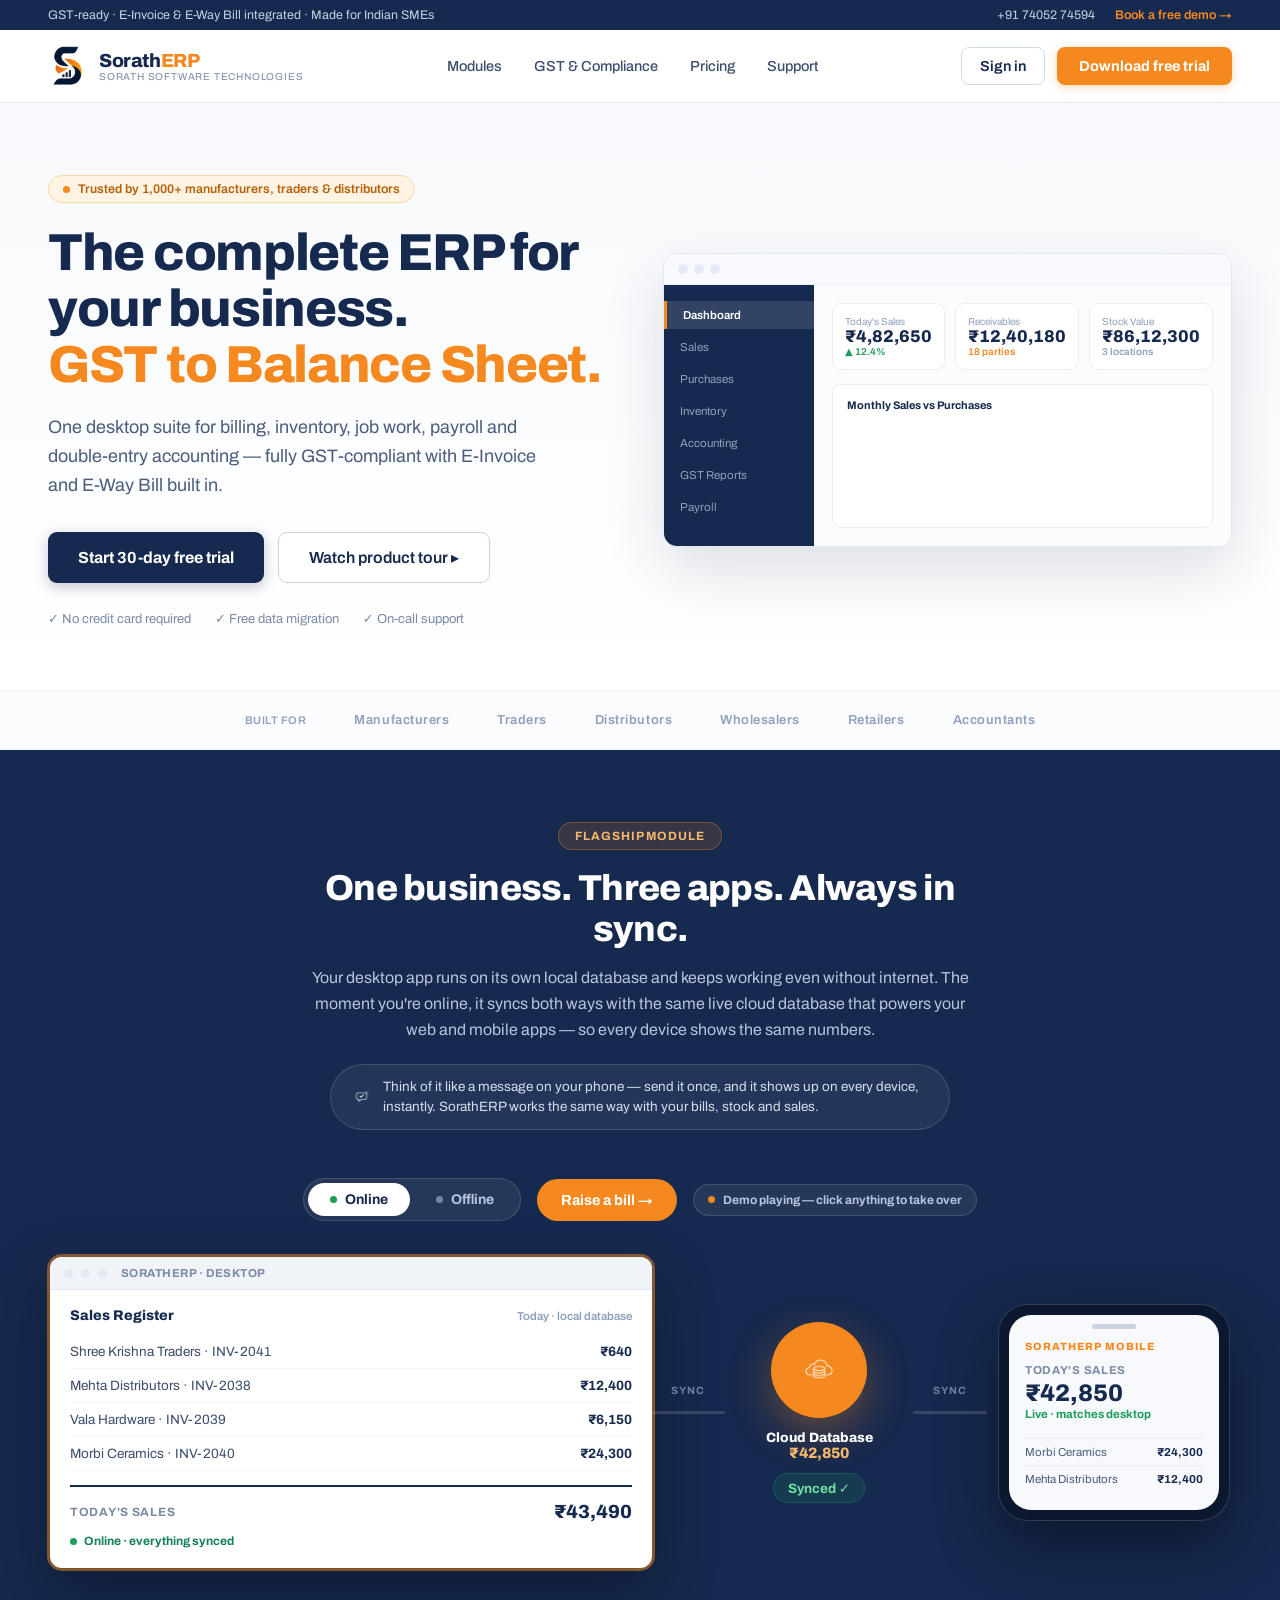
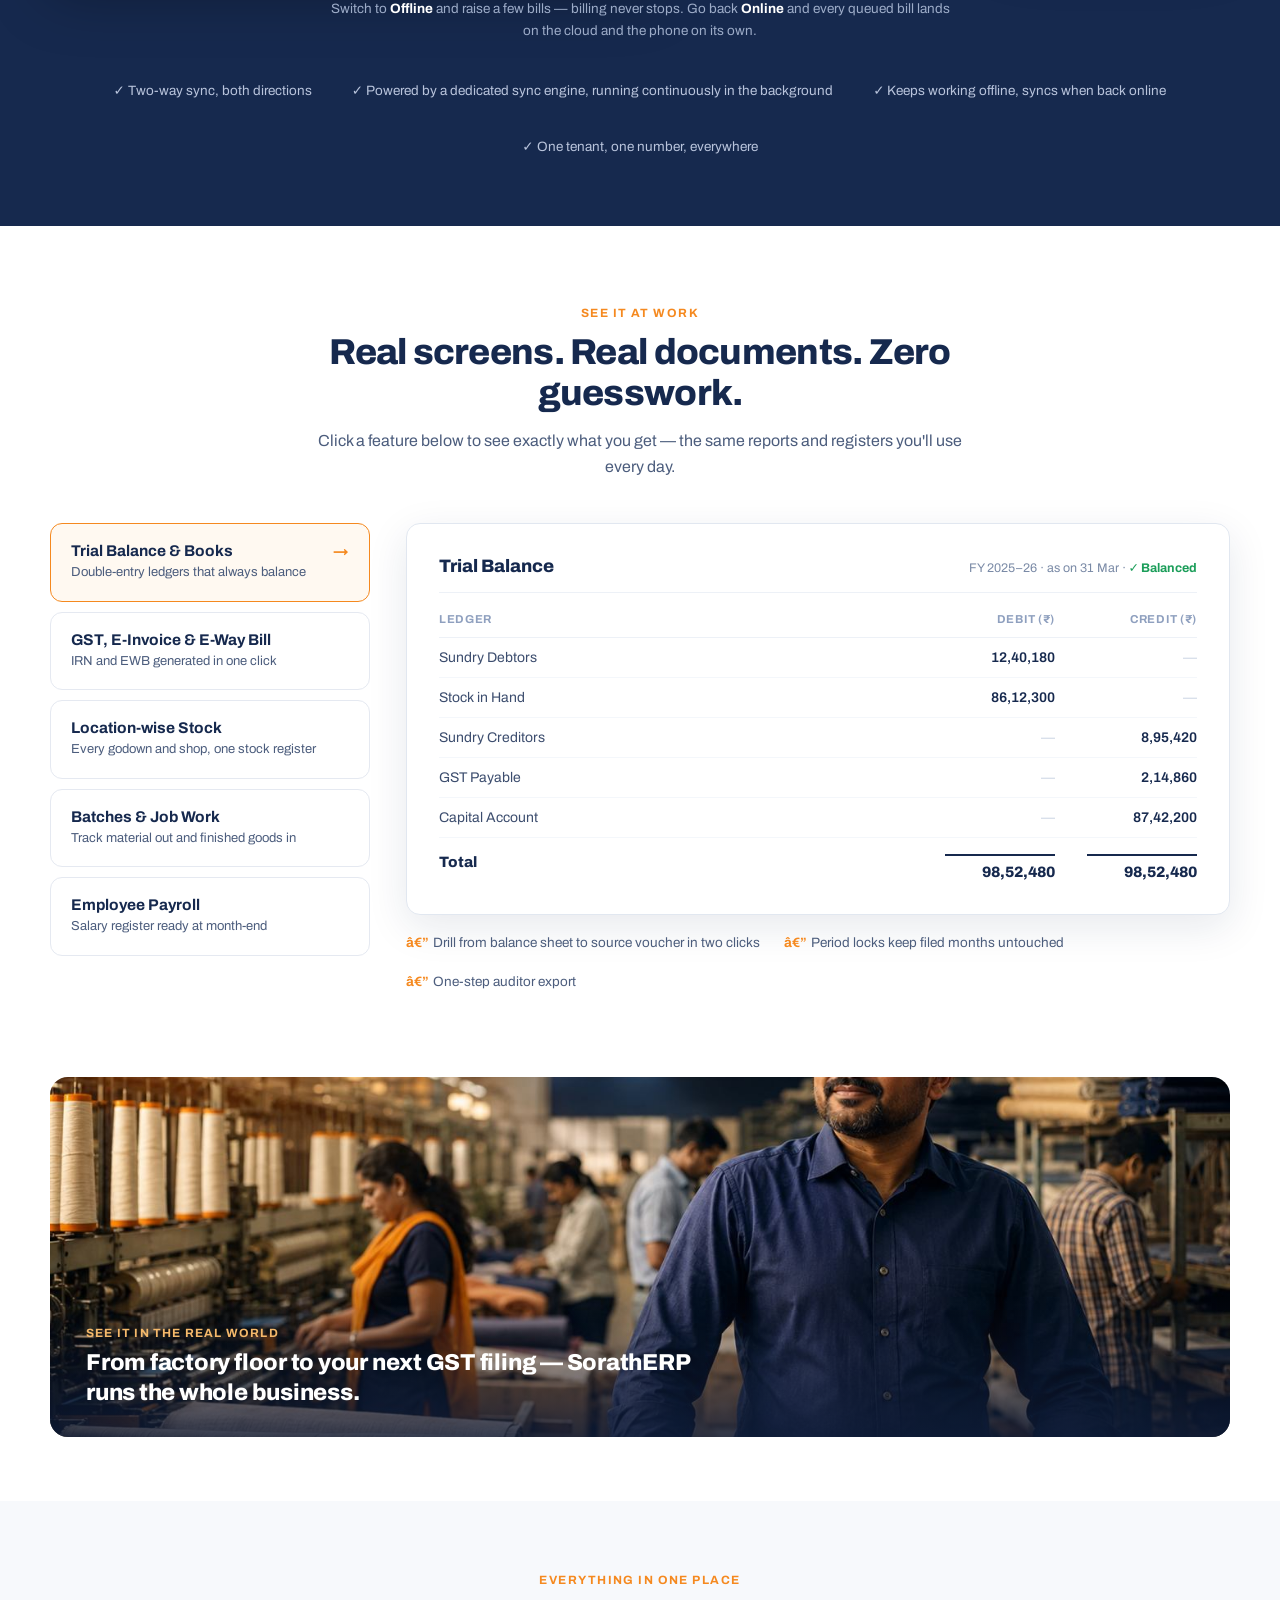
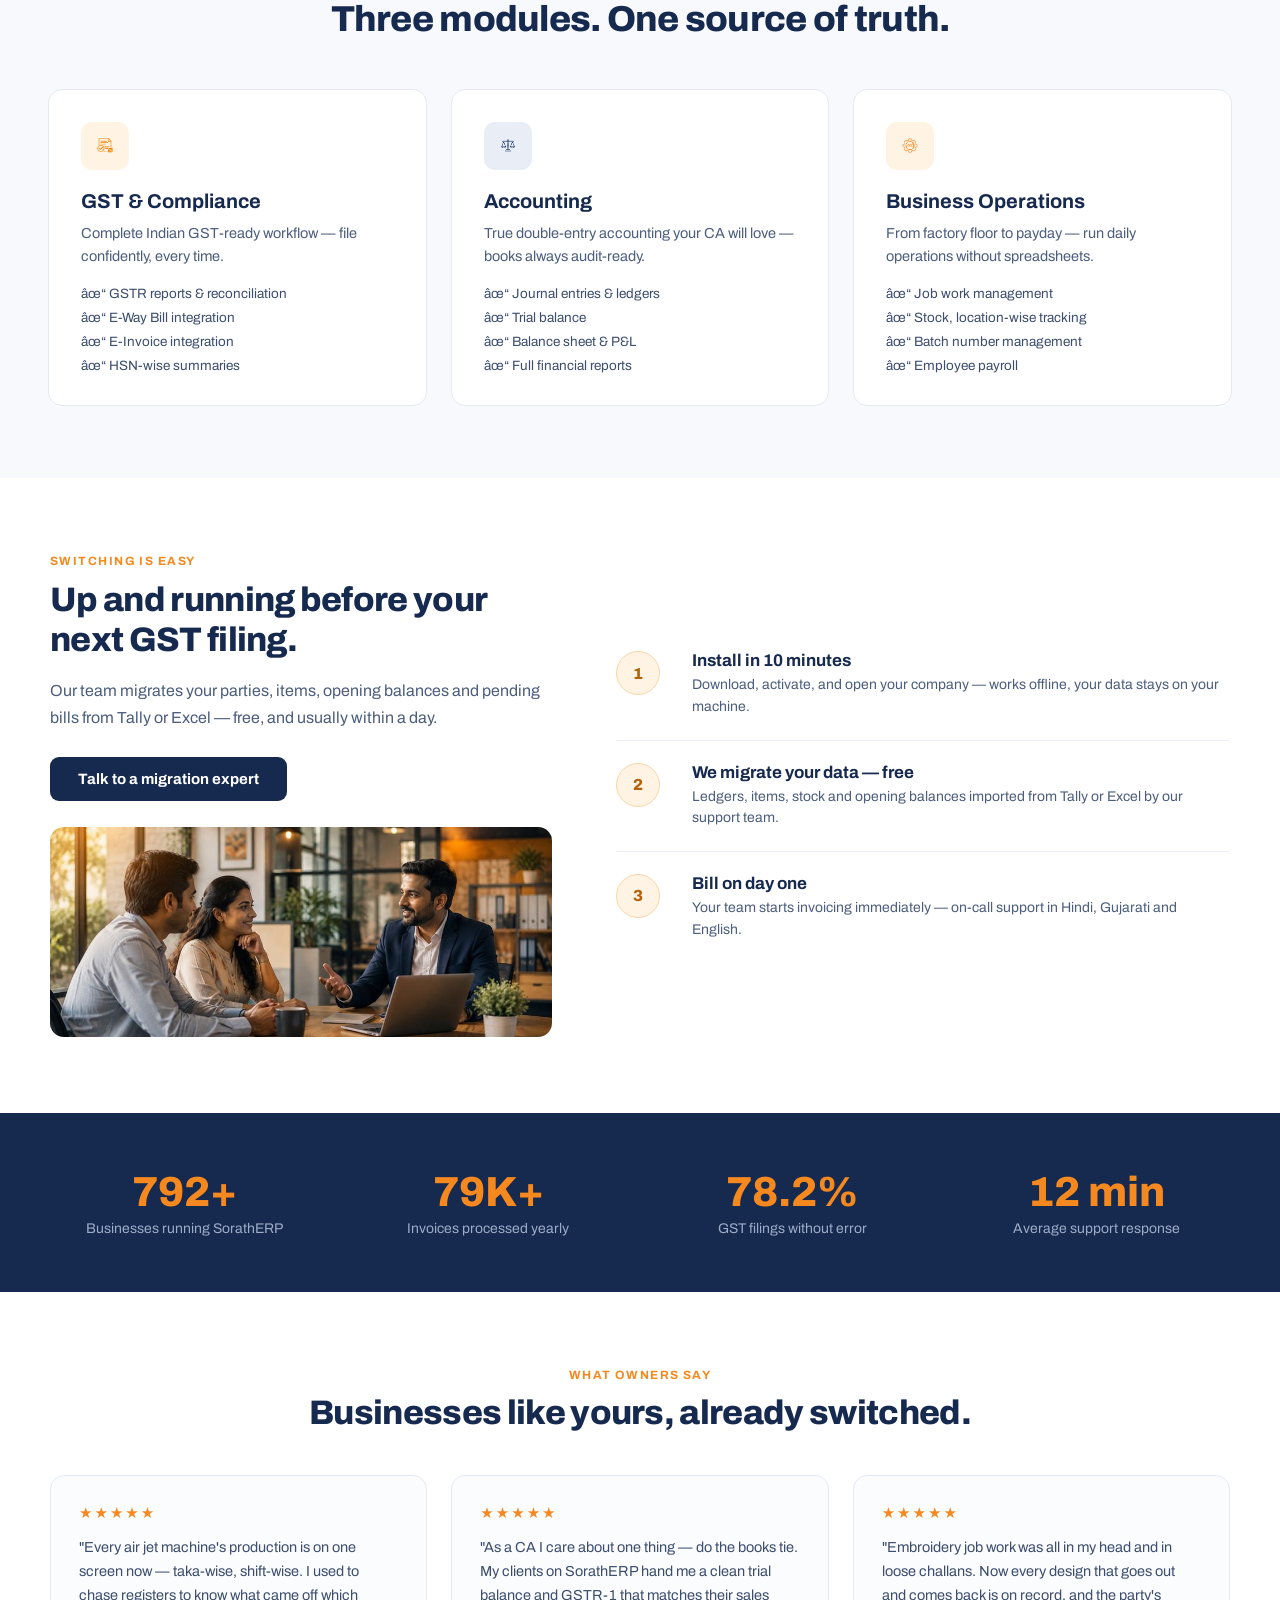
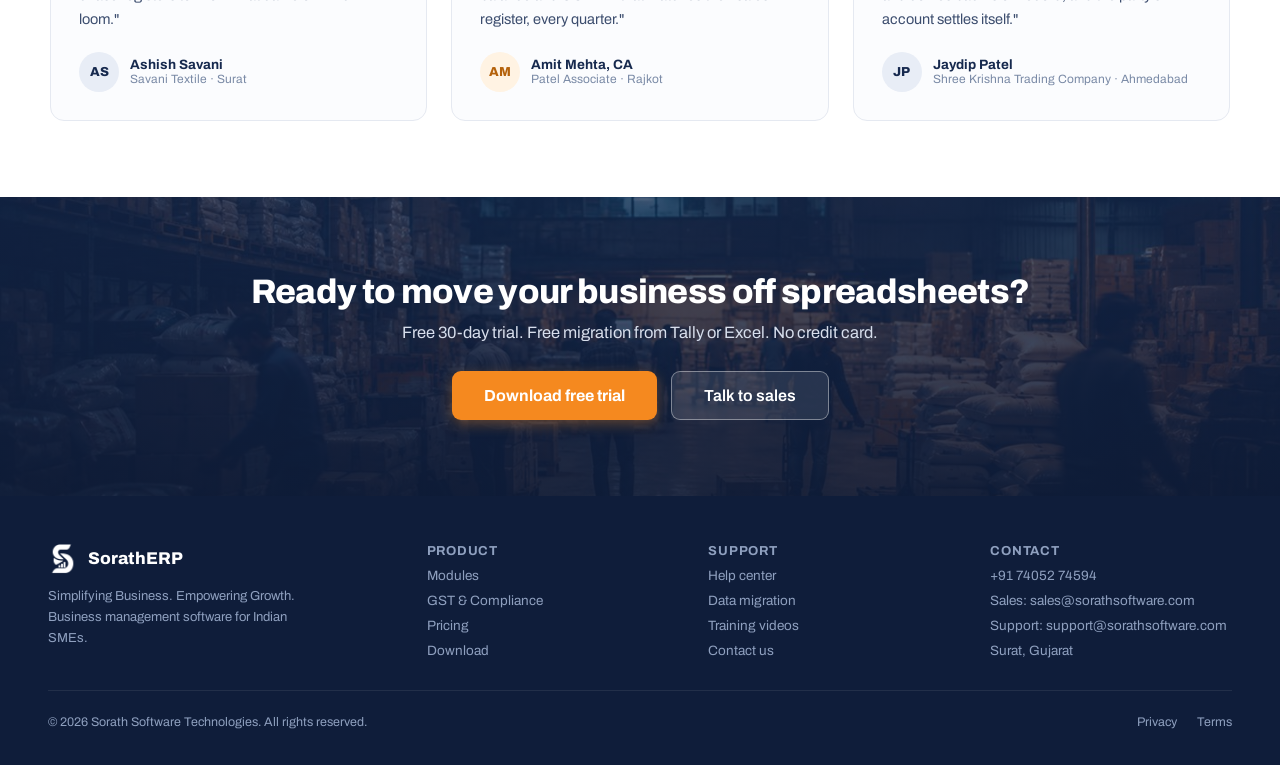
==== commit 0142becc: "Replace placeholder phone number with the real contact number Updates tel: links, WhatsApp links, an" ====
--- a/index.html
+++ b/index.html
@@ -83,7 +83,7 @@
 <div class="top-bar">
   <span>GST-ready · E-Invoice &amp; E-Way Bill integrated · Made for Indian SMEs</span>
   <span class="top-bar-right">
-    <a href="tel:+911111111111">+91 11111 11111</a>
+    <a href="tel:+917405274594">+91 74052 74594</a>
     <button class="top-bar-cta" type="button" data-action="demo">Book a free demo →</button>
   </span>
 </div>
@@ -473,7 +473,7 @@
       <div class="onboarding-eyebrow">Switching is easy</div>
       <h2 class="onboarding-title">Up and running before your next GST filing.</h2>
       <p class="onboarding-desc">Our team migrates your parties, items, opening balances and pending bills from Tally or Excel — free, and usually within a day.</p>
-      <a class="btn-migration" href="https://wa.me/911111111111?text=Hi%2C%20I%27d%20like%20to%20talk%20to%20a%20migration%20expert%20about%20switching%20to%20SorathERP." target="_blank" rel="noopener">Talk to a migration expert</a>
+      <a class="btn-migration" href="https://wa.me/917405274594?text=Hi%2C%20I%27d%20like%20to%20talk%20to%20a%20migration%20expert%20about%20switching%20to%20SorathERP." target="_blank" rel="noopener">Talk to a migration expert</a>
       <div class="onboarding-photo"><img src="assets/images/home-migration-support.jpg"
         srcset="assets/images/home-migration-support-480w.jpg 480w, assets/images/home-migration-support-900w.jpg 900w, assets/images/home-migration-support.jpg 1440w"
         sizes="(max-width: 900px) 100vw, 500px"
@@ -535,7 +535,7 @@
   <div class="cta-desc">Free 30-day trial. Free migration from Tally or Excel. No credit card.</div>
   <div class="cta-buttons">
     <button class="btn-cta-primary" type="button" data-action="download">Download free trial</button>
-    <a class="btn-cta-secondary" href="https://wa.me/911111111111?text=Hi%2C%20I%27d%20like%20to%20talk%20to%20your%20sales%20team%20about%20SorathERP." target="_blank" rel="noopener">Talk to sales</a>
+    <a class="btn-cta-secondary" href="https://wa.me/917405274594?text=Hi%2C%20I%27d%20like%20to%20talk%20to%20your%20sales%20team%20about%20SorathERP." target="_blank" rel="noopener">Talk to sales</a>
   </div>
 </section>
 
@@ -562,7 +562,7 @@
     </div>
     <div class="footer-col">
       <span class="footer-col-title">Contact</span>
-      <a href="tel:+911111111111">+91 11111 11111</a>
+      <a href="tel:+917405274594">+91 74052 74594</a>
       <a href="mailto:sales@sorathsoftware.com">Sales: sales@sorathsoftware.com</a>
       <a href="mailto:support@sorathsoftware.com">Support: support@sorathsoftware.com</a>
       <span>Surat, Gujarat</span>
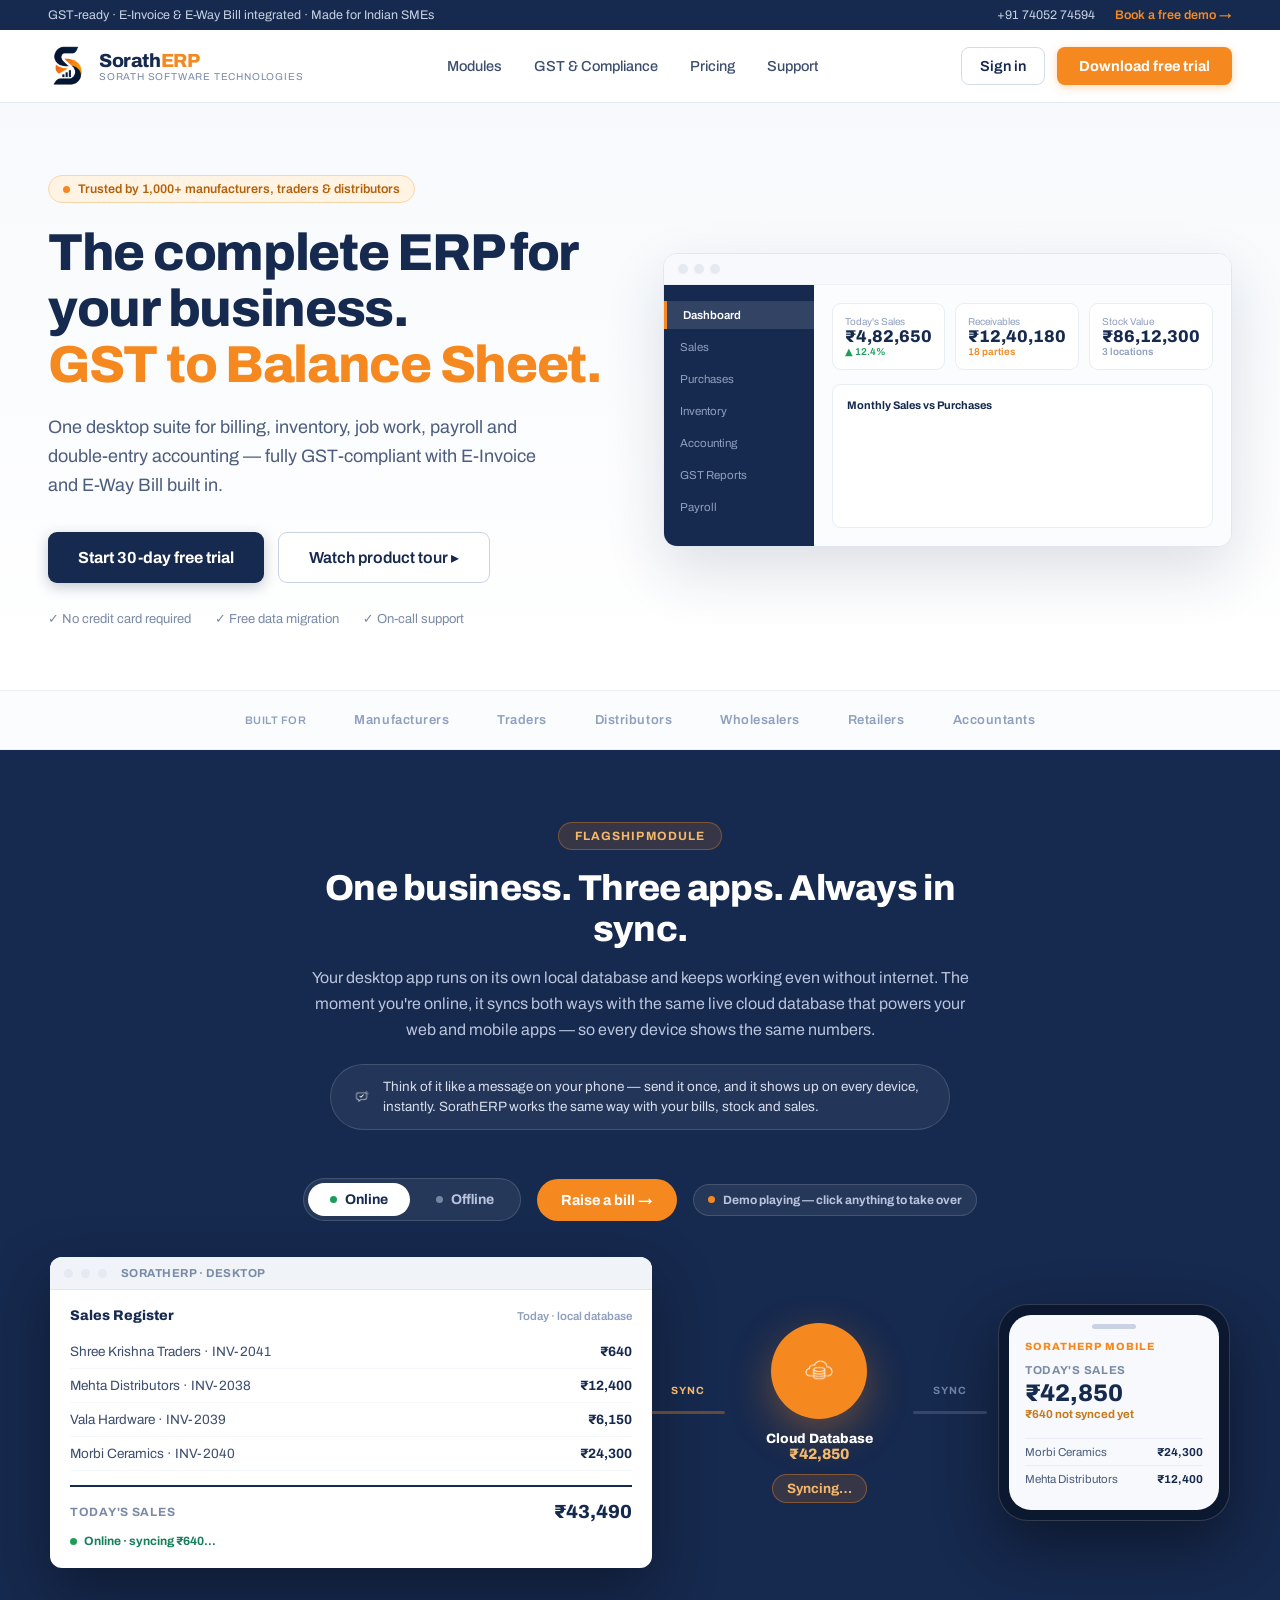
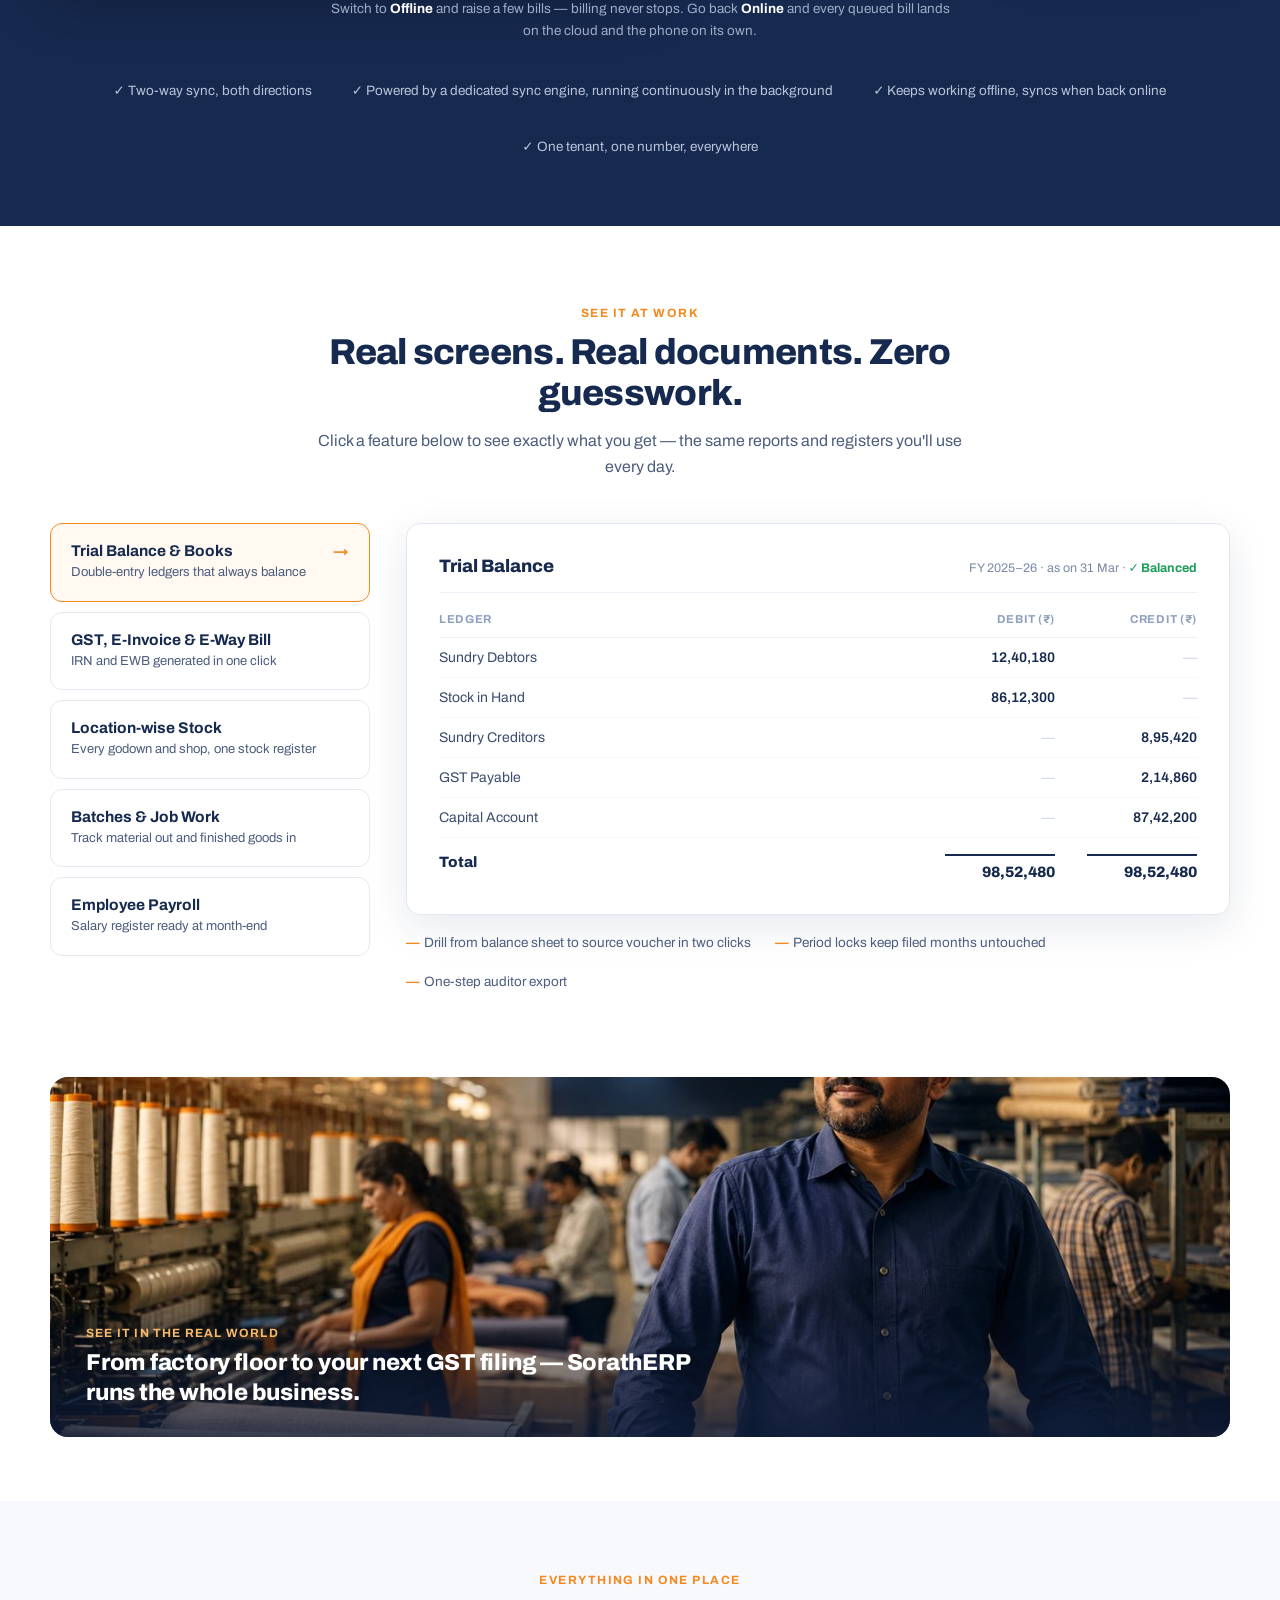
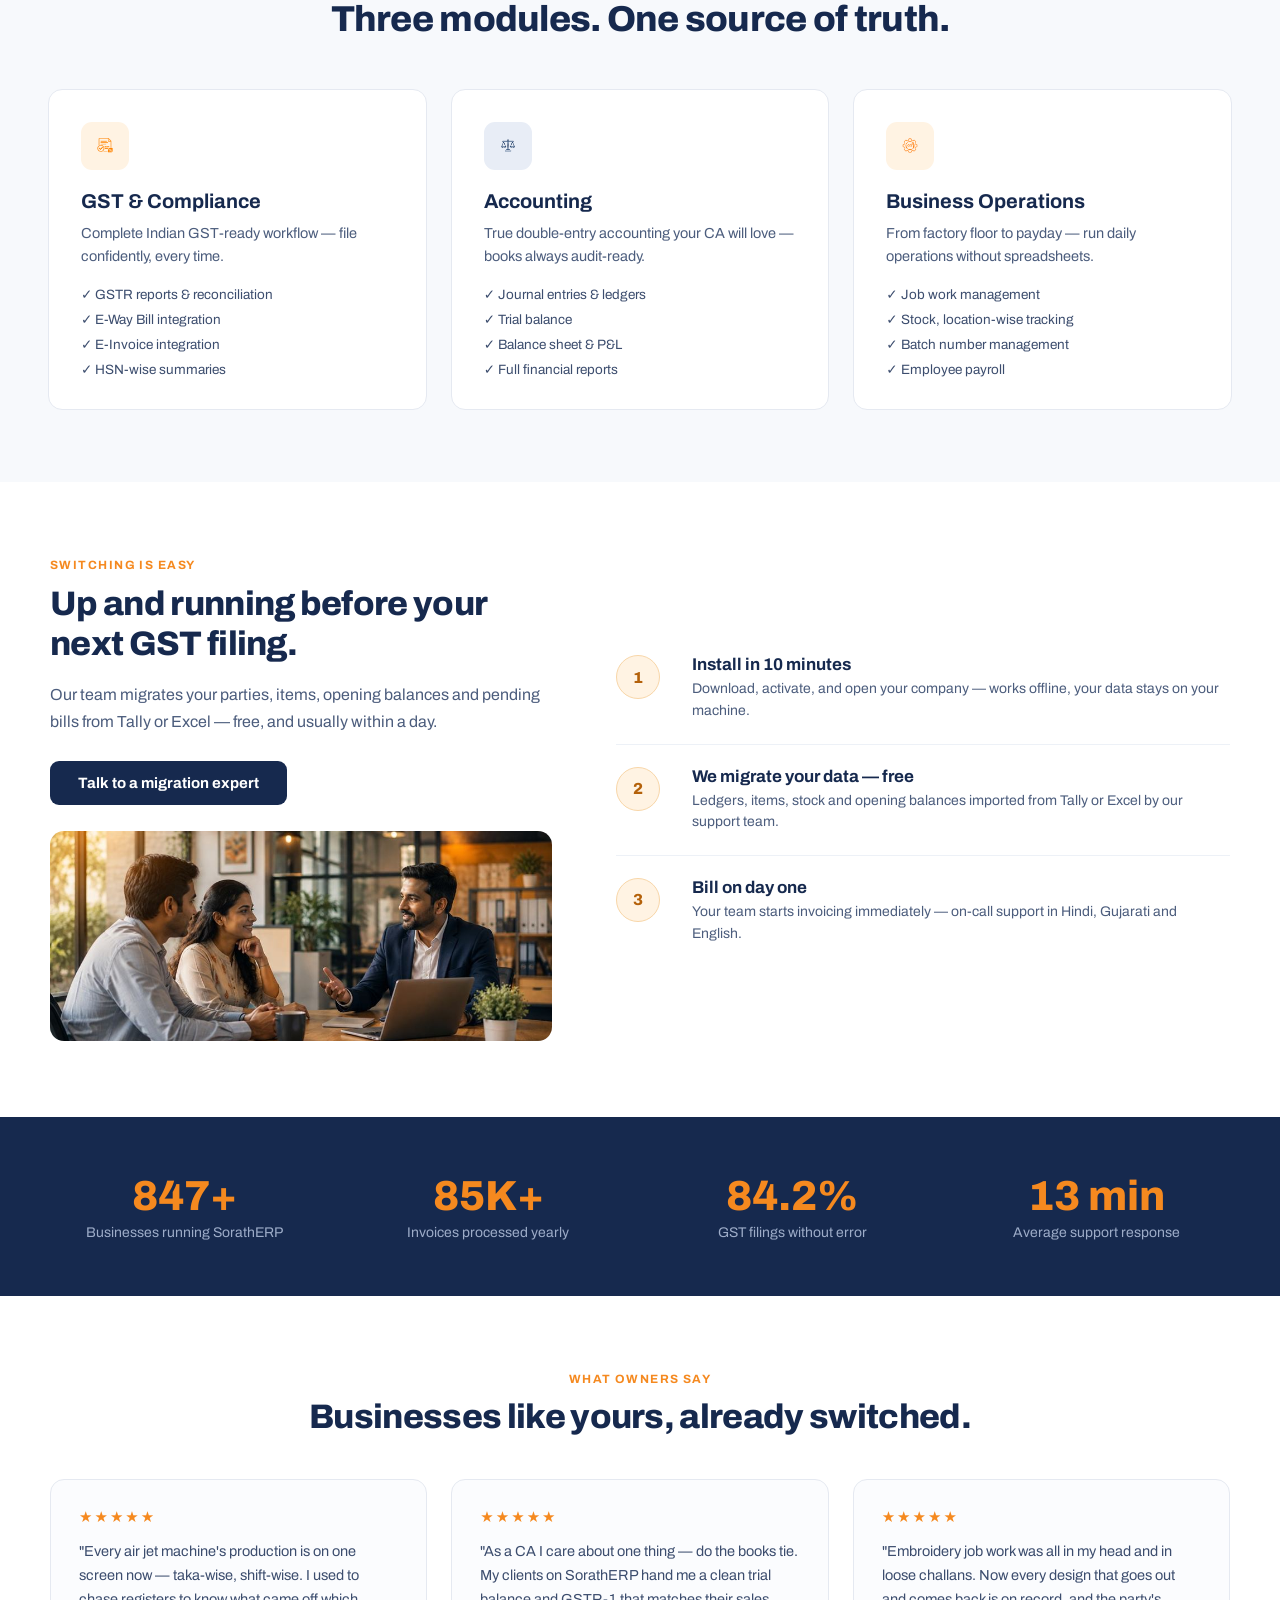
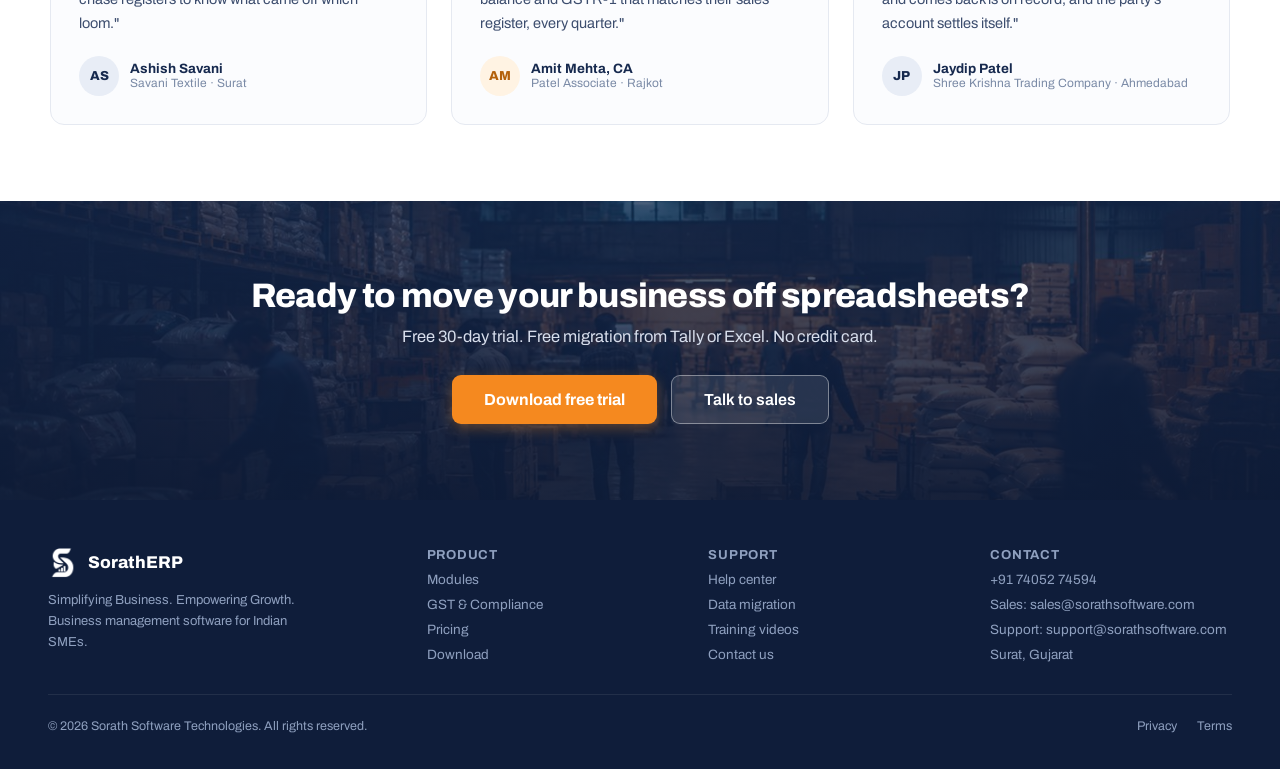
==== commit 5dbe4cb1: "Switch pricing to Desktop/Complete plans, keep Custom card - Replace Basic/Standard/Enterprise/Custo" ====
--- a/index.html
+++ b/index.html
@@ -64,9 +64,9 @@
   "offers": {
     "@type": "AggregateOffer",
     "priceCurrency": "INR",
-    "lowPrice": "12000",
-    "highPrice": "23000",
-    "offerCount": "3",
+    "lowPrice": "11999",
+    "highPrice": "14999",
+    "offerCount": "2",
     "url": "https://sorathsoftware.com/pricing.html"
   },
   "publisher": {
--- a/css/style.css
+++ b/css/style.css
@@ -241,7 +241,7 @@
 .doc-row.hoverable:hover { background: #F7F9FC; }
 .num { font-variant-numeric: tabular-nums; }
 .doc-notes { display: flex; gap: 24px; margin-top: 20px; font-size: 13.5px; color: #4C5D7D; flex-wrap: wrap; }
-.doc-notes span::before { content: 'â€”'; color: #F5891F; font-weight: 700; margin-right: 4px; }
+.doc-notes span::before { content: '—'; color: #F5891F; font-weight: 700; margin-right: 4px; }
 
 /* Trial Balance panel */
 .tb-cols { grid-template-columns: 1fr minmax(110px, auto) minmax(110px, auto); gap: 32px; }
@@ -311,7 +311,7 @@
 .module-title { font-size: 20px; font-weight: 700; margin-bottom: 10px; }
 .module-desc { font-size: 14.5px; line-height: 1.6; color: #4C5D7D; margin-bottom: 18px; }
 .module-features { display: flex; flex-direction: column; gap: 9px; font-size: 13.5px; color: #3C4D6E; }
-.module-features span::before { content: 'âœ“ '; }
+.module-features span::before { content: '✓ '; }
 
 /* ===== Onboarding ===== */
 .onboarding-section { padding: 76px 48px; background: #fff; }
@@ -419,12 +419,13 @@
 .detail-title { font-size: 30px; font-weight: 800; letter-spacing: -.02em; margin-bottom: 16px; }
 .detail-desc { font-size: 16px; line-height: 1.65; color: #4C5D7D; margin-bottom: 22px; }
 .detail-features { display: flex; flex-direction: column; gap: 11px; font-size: 14.5px; color: #3C4D6E; }
-.detail-features span::before { content: 'âœ“ '; }
+.detail-features span::before { content: '✓ '; }
 .detail-doc { animation: docIn .5s ease both; }
 
 /* ===== Pricing plan cards ===== */
 .plans-section { padding: 24px 48px 24px; background: #fff; }
-.plans-grid { display: grid; grid-template-columns: repeat(4, 1fr); gap: 22px; max-width: 1240px; margin: 0 auto; align-items: stretch; }
+.plans-grid { display: grid; grid-template-columns: repeat(3, 1fr); gap: 22px; max-width: 1180px; margin: 0 auto; align-items: stretch; }
+@media (max-width: 1300px) { .plans-grid { grid-template-columns: repeat(2, 1fr); max-width: 760px; } }
 .plan-card { border: 1px solid #E5E9F1; border-radius: 16px; padding: 30px 26px; background: #fff; display: flex; flex-direction: column; position: relative; }
 .plan-card.featured { border: 2px solid #F5891F; background: #FFF9F1; box-shadow: 0 16px 40px rgba(245,137,31,.16); }
 .plan-card.dark { background: #16294E; color: #fff; border-color: #16294E; }
@@ -447,7 +448,7 @@
 .plan-cta.white:hover { background: #F1F4FA; }
 .plan-features { display: flex; flex-direction: column; gap: 11px; font-size: 13.5px; color: #3C4D6E; flex: 1; }
 .plan-card.dark .plan-features { color: #D7DEEC; }
-.plan-features span::before { content: 'âœ“ '; }
+.plan-features span::before { content: '✓ '; }
 
 /* ===== Comparison table ===== */
 .compare-section { padding: 56px 48px 88px; background: #F7F9FC; }
@@ -541,10 +542,6 @@
 .legal-p { font-size: 15.5px; line-height: 1.75; color: #3C4D6E; margin-bottom: 14px; }
 .legal-disclaimer { margin-top: 44px; padding: 18px 20px; background: #F7F9FC; border-radius: 10px; font-size: 13px; color: #7A8AA6; line-height: 1.6; }
 .footer-simple { background: #0F1D3A; color: #8FA0BF; padding: 32px 48px; display: flex; justify-content: space-between; font-size: 12.5px; flex-wrap: wrap; gap: 10px; }
-
-@media (max-width: 1300px) {
-  .plans-grid { grid-template-columns: 1fr 1fr; }
-}
 
 /* ===== Photo banners (full-width section images) ===== */
 .photo-banner-section { padding: 8px 48px 64px; }
@@ -956,7 +953,7 @@
 }
 .faq-item summary::-webkit-details-marker { display: none; }
 .faq-item summary::after { content: '+'; font-size: 22px; font-weight: 700; color: #F5891F; line-height: 1; }
-.faq-item[open] summary::after { content: 'â€“'; }
+.faq-item[open] summary::after { content: '–'; }
 .faq-item summary:hover { color: #E07B12; }
 .faq-answer { padding: 0 24px 22px; font-size: 15px; line-height: 1.7; color: #4C5D7D; }
 
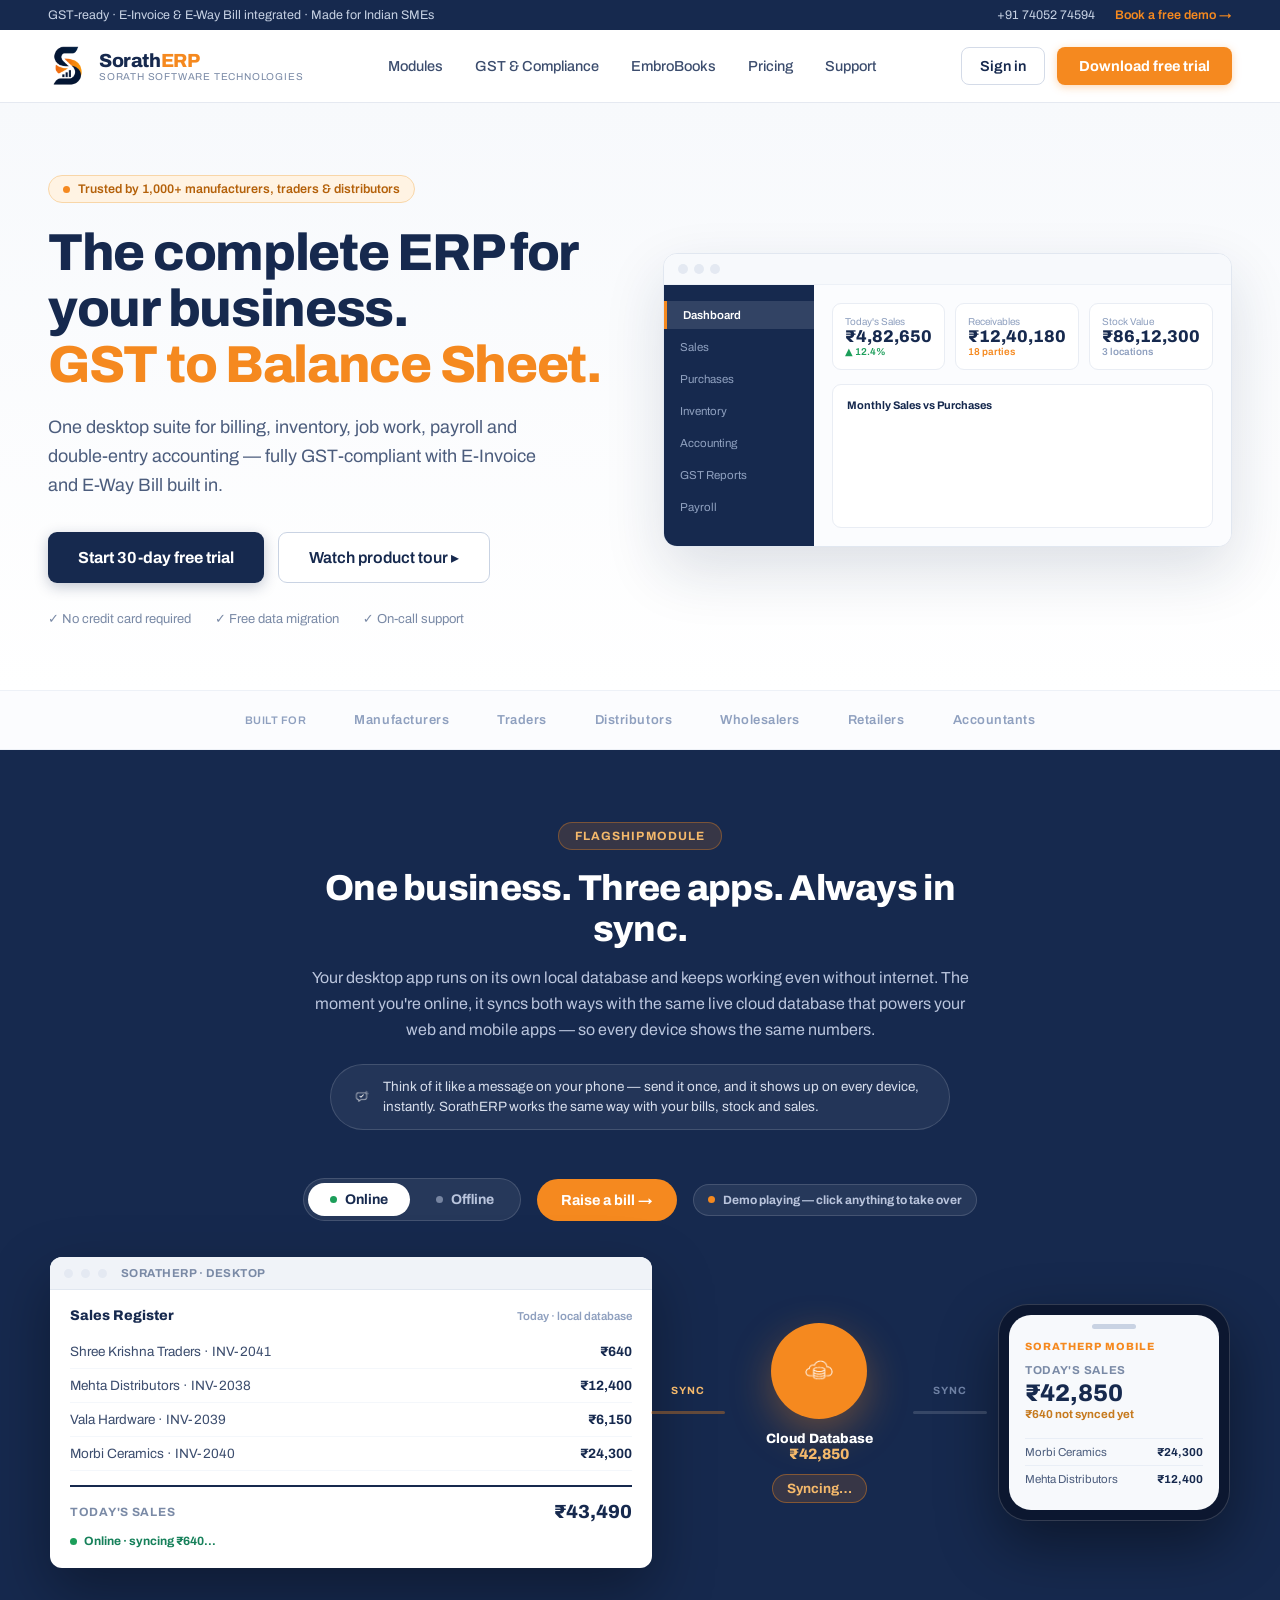
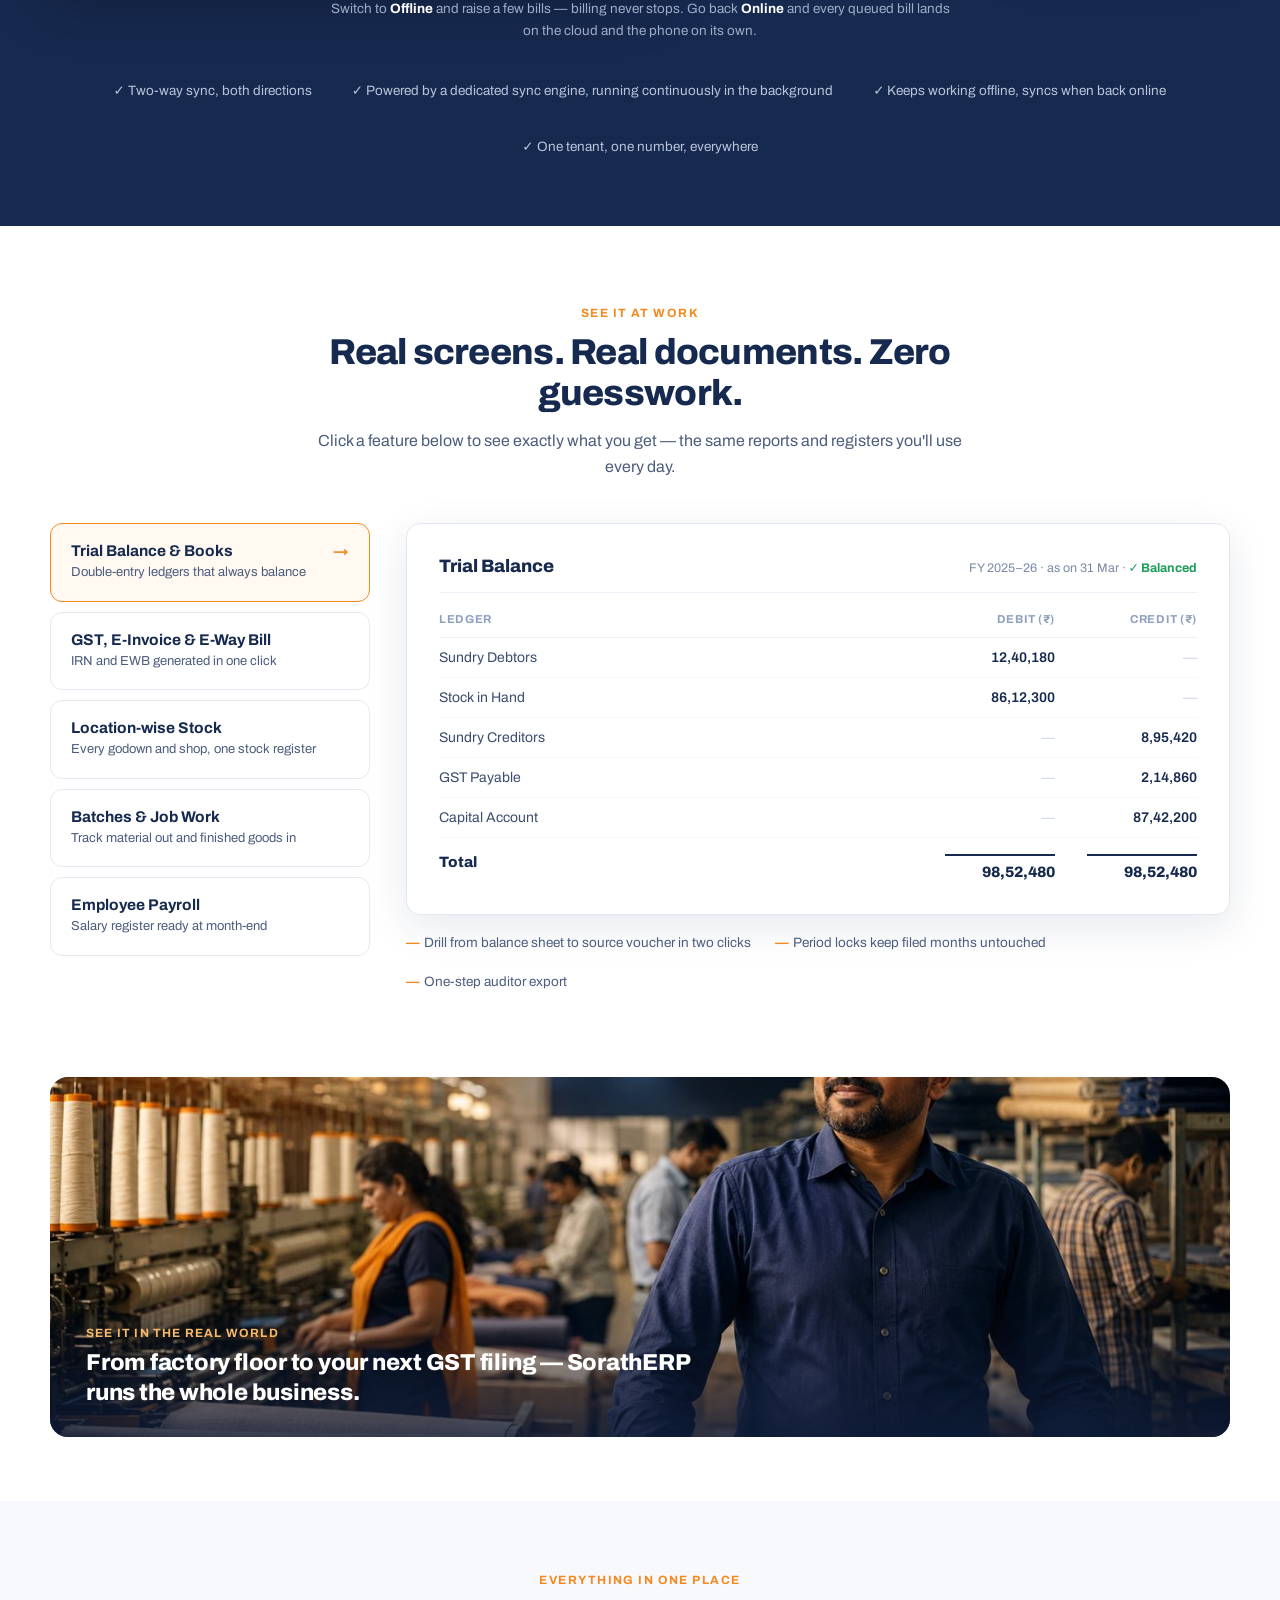
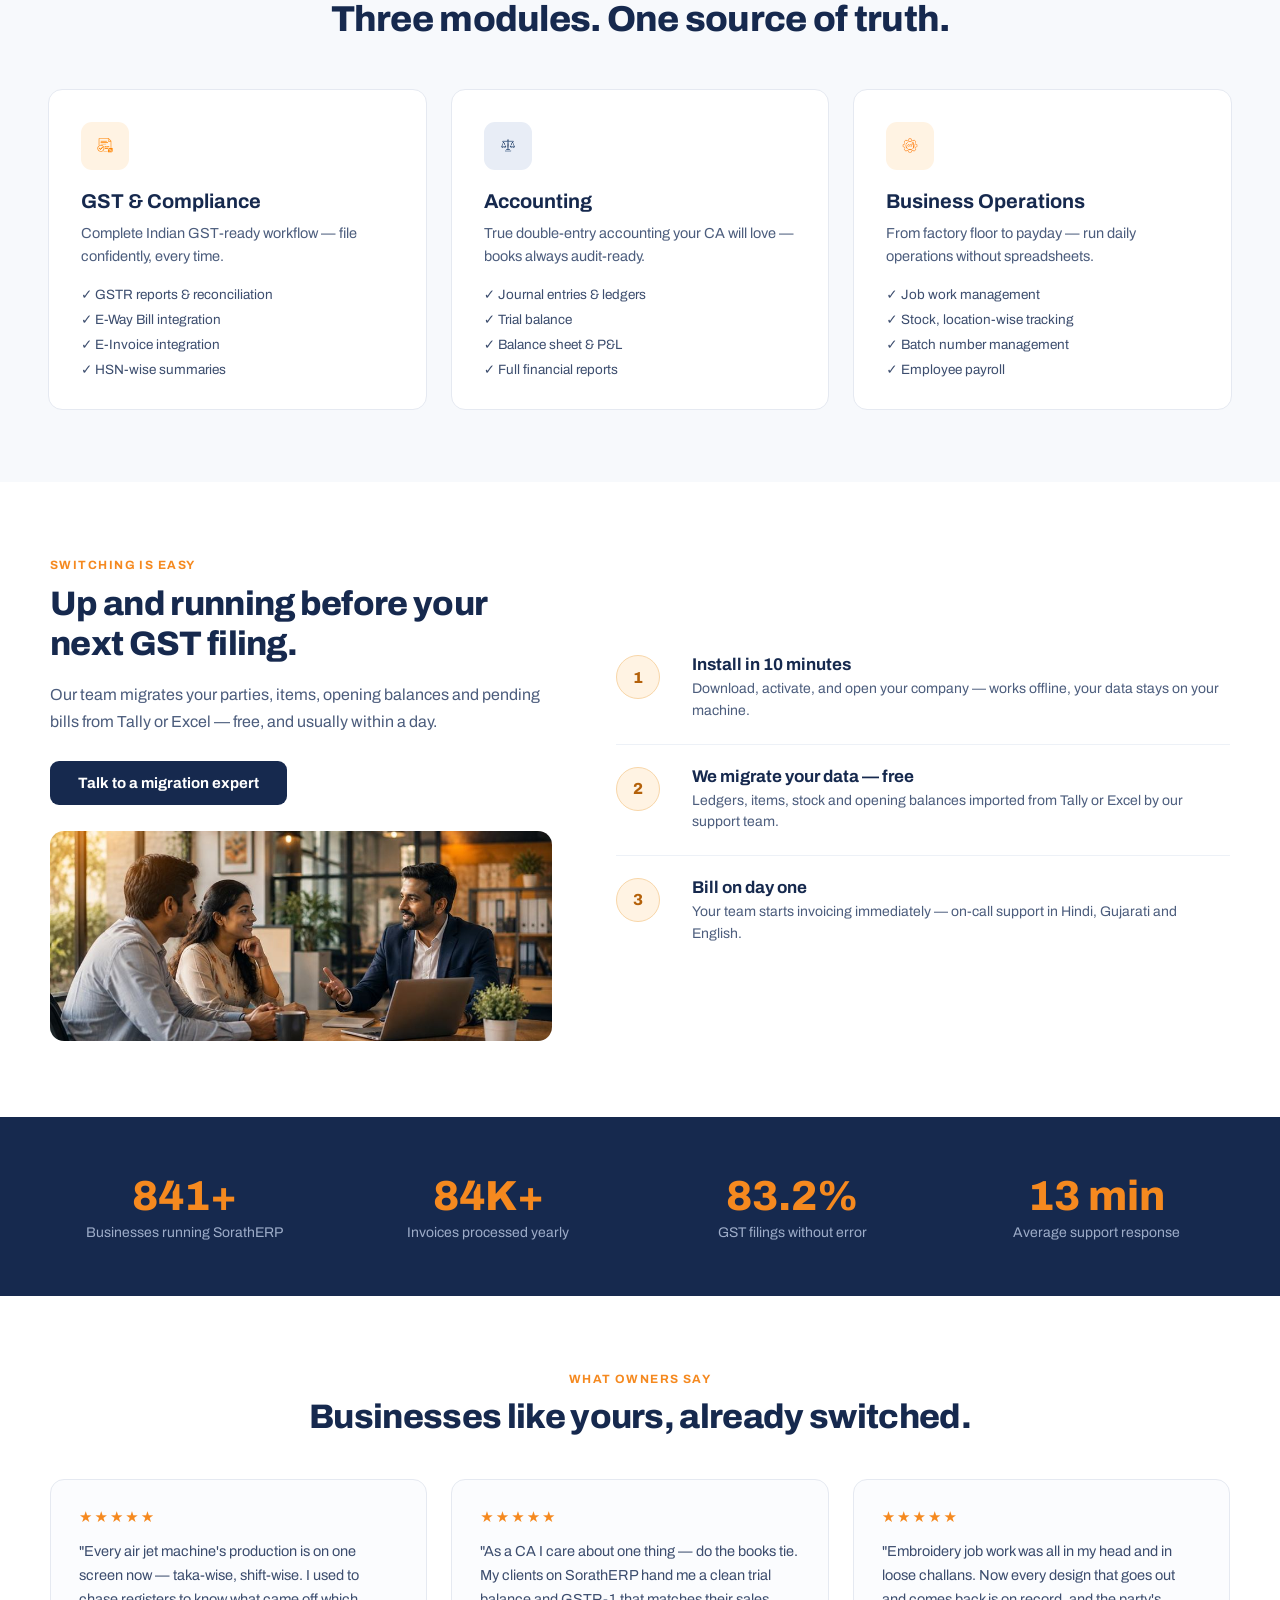
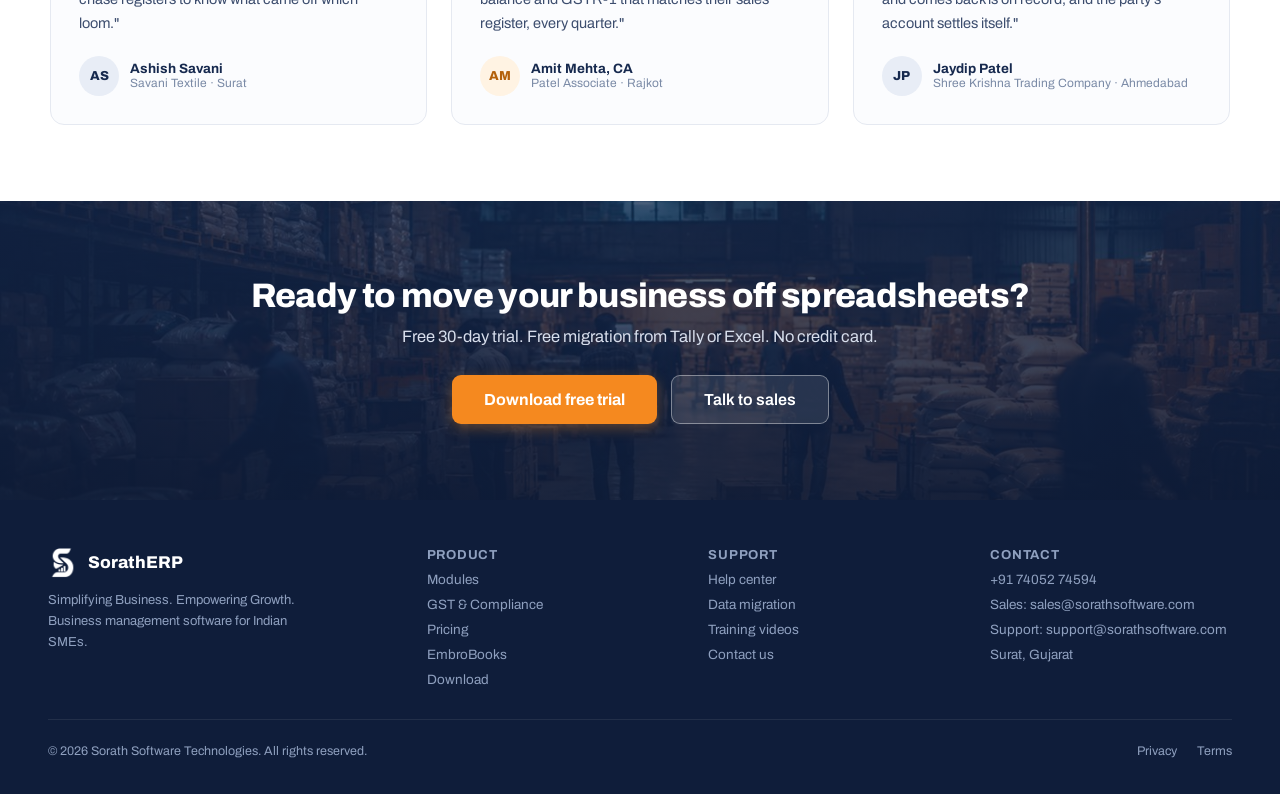
==== commit d6fa2b81: "Add EmbroBooks page, pricing plan and download link New embrobooks.html for the EmbroBooks plan (the" ====
--- a/index.html
+++ b/index.html
@@ -104,6 +104,7 @@
   <nav class="nav-links">
     <a href="modules.html">Modules</a>
     <a href="gst-compliance.html">GST &amp; Compliance</a>
+    <a href="embrobooks.html">EmbroBooks</a>
     <a href="pricing.html">Pricing</a>
     <a href="support.html">Support</a>
   </nav>
@@ -551,6 +552,7 @@
       <a href="modules.html">Modules</a>
       <a href="gst-compliance.html">GST &amp; Compliance</a>
       <a href="pricing.html">Pricing</a>
+      <a href="embrobooks.html">EmbroBooks</a>
       <a href="#" data-action="download">Download</a>
     </div>
     <div class="footer-col">
--- a/css/style.css
+++ b/css/style.css
@@ -804,10 +804,11 @@
   .legal-nav-simple .nav-menu > .btn-signin { margin-top: 14px; text-align: center; }
 
   /* ----- Top bar ----- */
-  .top-bar { flex-direction: column; gap: 8px; text-align: center; font-size: 12px; padding-top: 10px; padding-bottom: 10px; }
-  .top-bar-right { flex-direction: column; gap: 8px; align-items: center; }
-  /* Touch targets: thumbs need ~44px, and these are all 13â€“16px tall on a phone. */
-  .top-bar-right a, .top-bar-cta { padding: 14px 18px; }
+  .top-bar { flex-direction: column; gap: 2px; text-align: center; font-size: 12px; line-height: 1.4; padding-top: 8px; padding-bottom: 4px; }
+  /* Phone and CTA share one row instead of stacking, so the bar stays short on a phone. */
+  .top-bar-right { flex-direction: row; flex-wrap: wrap; gap: 4px 12px; align-items: center; justify-content: center; }
+  /* Touch targets: ~40px tall hit area without the bar ballooning. */
+  .top-bar-right a, .top-bar-cta { padding: 11px 8px; }
   .footer-col a, .footer-legal a { padding: 13px 0; }
   .contact-card-value a, .sales-note a { display: inline-block; padding: 12px 0; }
 
@@ -966,3 +967,45 @@
   .faq-item summary { padding: 16px 18px; font-size: 15px; }
   .faq-answer { padding: 0 18px 18px; }
 }
+
+/* =====================================================================
+   EmbroBooks (embroidery edition) - embrobooks.html, plus the 4-card
+   pricing grid and the small cross-links on other pages.
+   ===================================================================== */
+.eb-brand { display: flex; align-items: center; justify-content: center; gap: 16px; margin: 0 auto 22px; animation: fadeUp .6s ease both; }
+.eb-brand img { height: 72px; width: auto; display: block; }
+.eb-brand-name { font-size: 44px; font-weight: 800; letter-spacing: -.02em; line-height: 1; color: #16294E; }
+.eb-brand-name span { color: #F5891F; }
+.eb-edition-line { font-size: 14.5px; font-weight: 600; color: #3C4D6E; margin: 18px auto 0; max-width: 640px; }
+.eb-hero-ctas { display: flex; gap: 14px; justify-content: center; flex-wrap: wrap; margin-top: 30px; }
+.eb-hero-trust { display: flex; gap: 24px; justify-content: center; flex-wrap: wrap; font-size: 13px; color: #7A8AA6; margin-top: 22px; }
+
+.modules-section.white { background: #fff; }
+.module-card.static { cursor: default; }
+
+.eb-pricing { padding: 72px 48px; background: #fff; }
+.eb-price-wrap { max-width: 460px; margin: 0 auto; }
+.eb-price-note { font-size: 12.5px; color: #8FA0BF; margin: -14px 0 22px; }
+.eb-price-links { text-align: center; font-size: 14px; color: #4C5D7D; line-height: 1.7; max-width: 620px; margin: 26px auto 0; }
+.eb-price-links a { font-weight: 700; }
+
+.detail-link { display: inline-block; margin-top: 20px; font-size: 14.5px; font-weight: 700; }
+
+/* Pricing page: four plan cards in one row on wide screens. */
+.plans-grid.four { grid-template-columns: repeat(4, 1fr); max-width: 1240px; gap: 18px; }
+.plans-grid.four .plan-card { padding: 28px 22px; }
+@media (max-width: 1300px) { .plans-grid.four { grid-template-columns: repeat(2, 1fr); max-width: 760px; gap: 22px; } }
+
+/* Five nav links: tighten the gap just above the hamburger breakpoint. */
+@media (min-width: 1101px) and (max-width: 1240px) { .nav-links { gap: 22px; } }
+
+@media (max-width: 860px) {
+  .eb-pricing { padding: 48px 20px; }
+  .eb-brand { gap: 12px; margin-bottom: 18px; }
+  .eb-brand img { height: 52px; }
+  .eb-brand-name { font-size: 32px; }
+  .eb-hero-ctas { flex-direction: column; align-items: stretch; }
+  .eb-hero-ctas button { width: 100%; }
+  .eb-hero-trust { gap: 10px 18px; }
+  .plans-grid.four { grid-template-columns: 1fr; }
+}
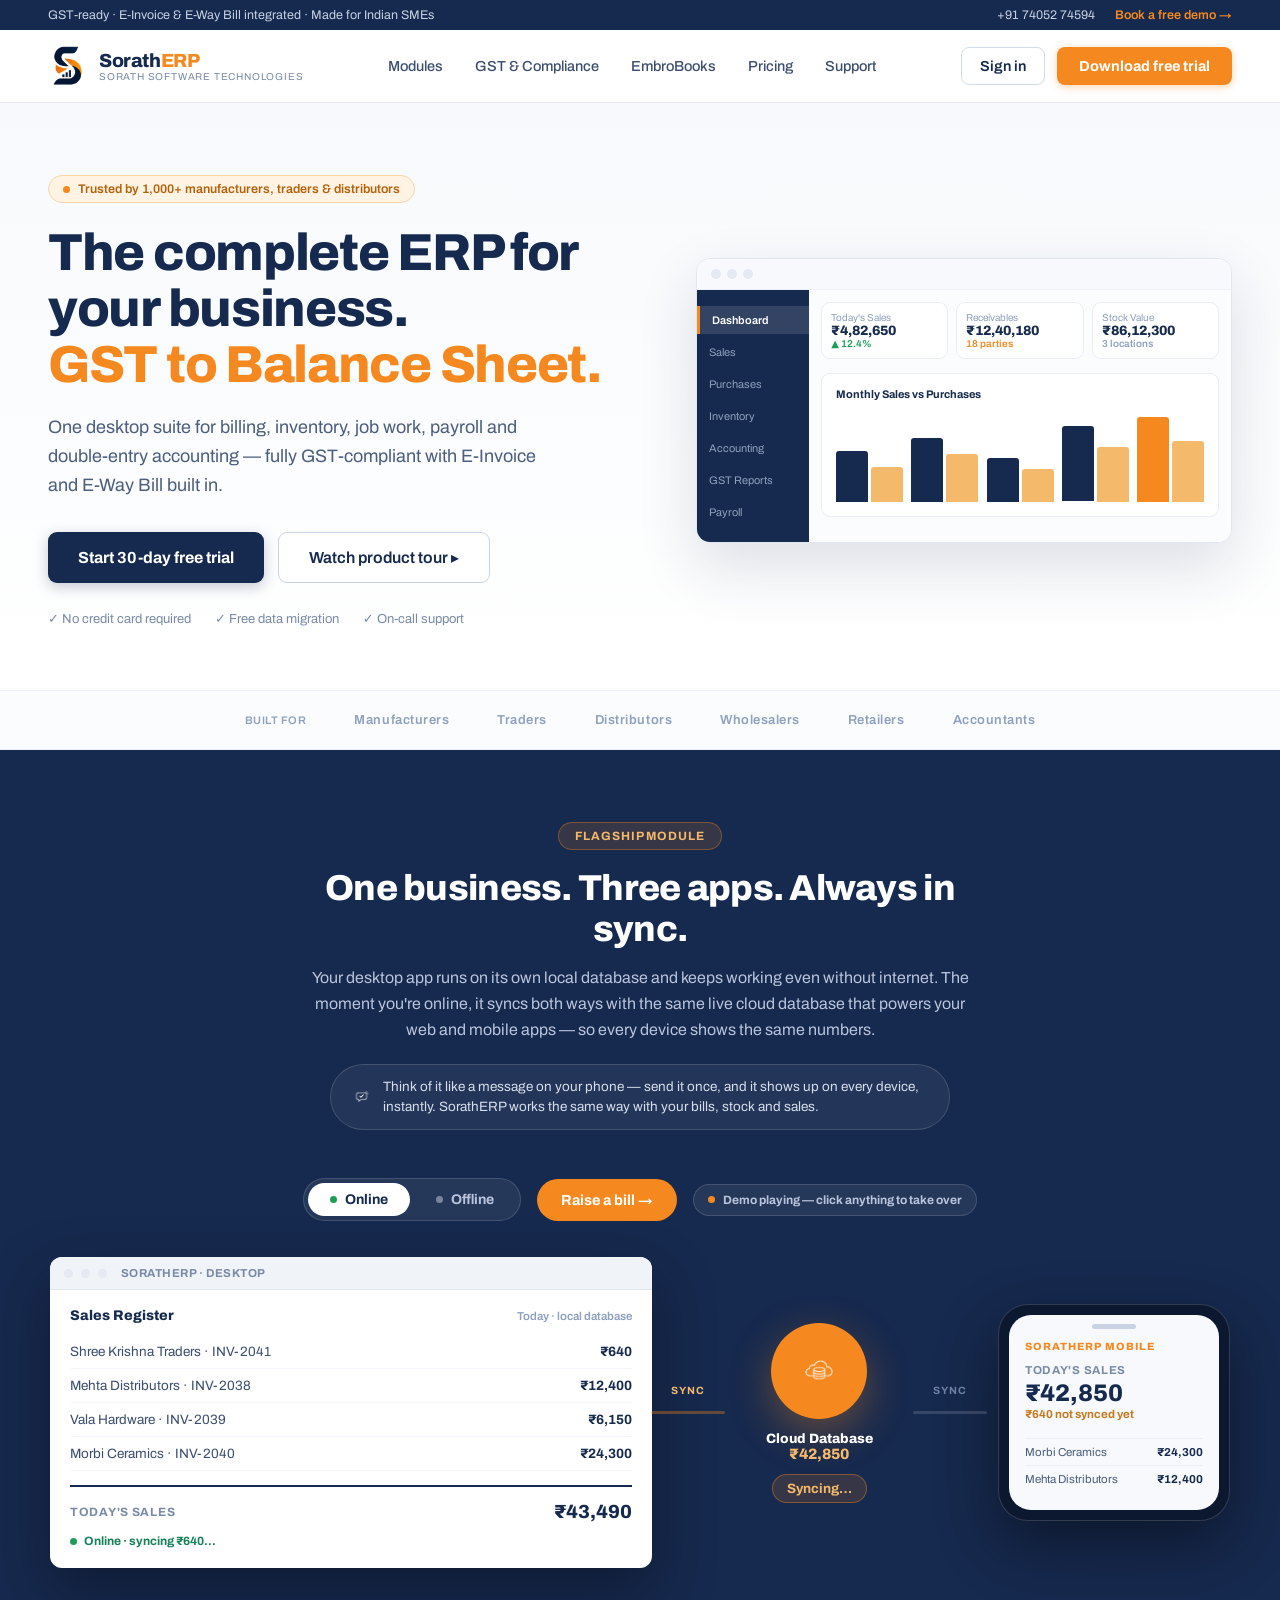
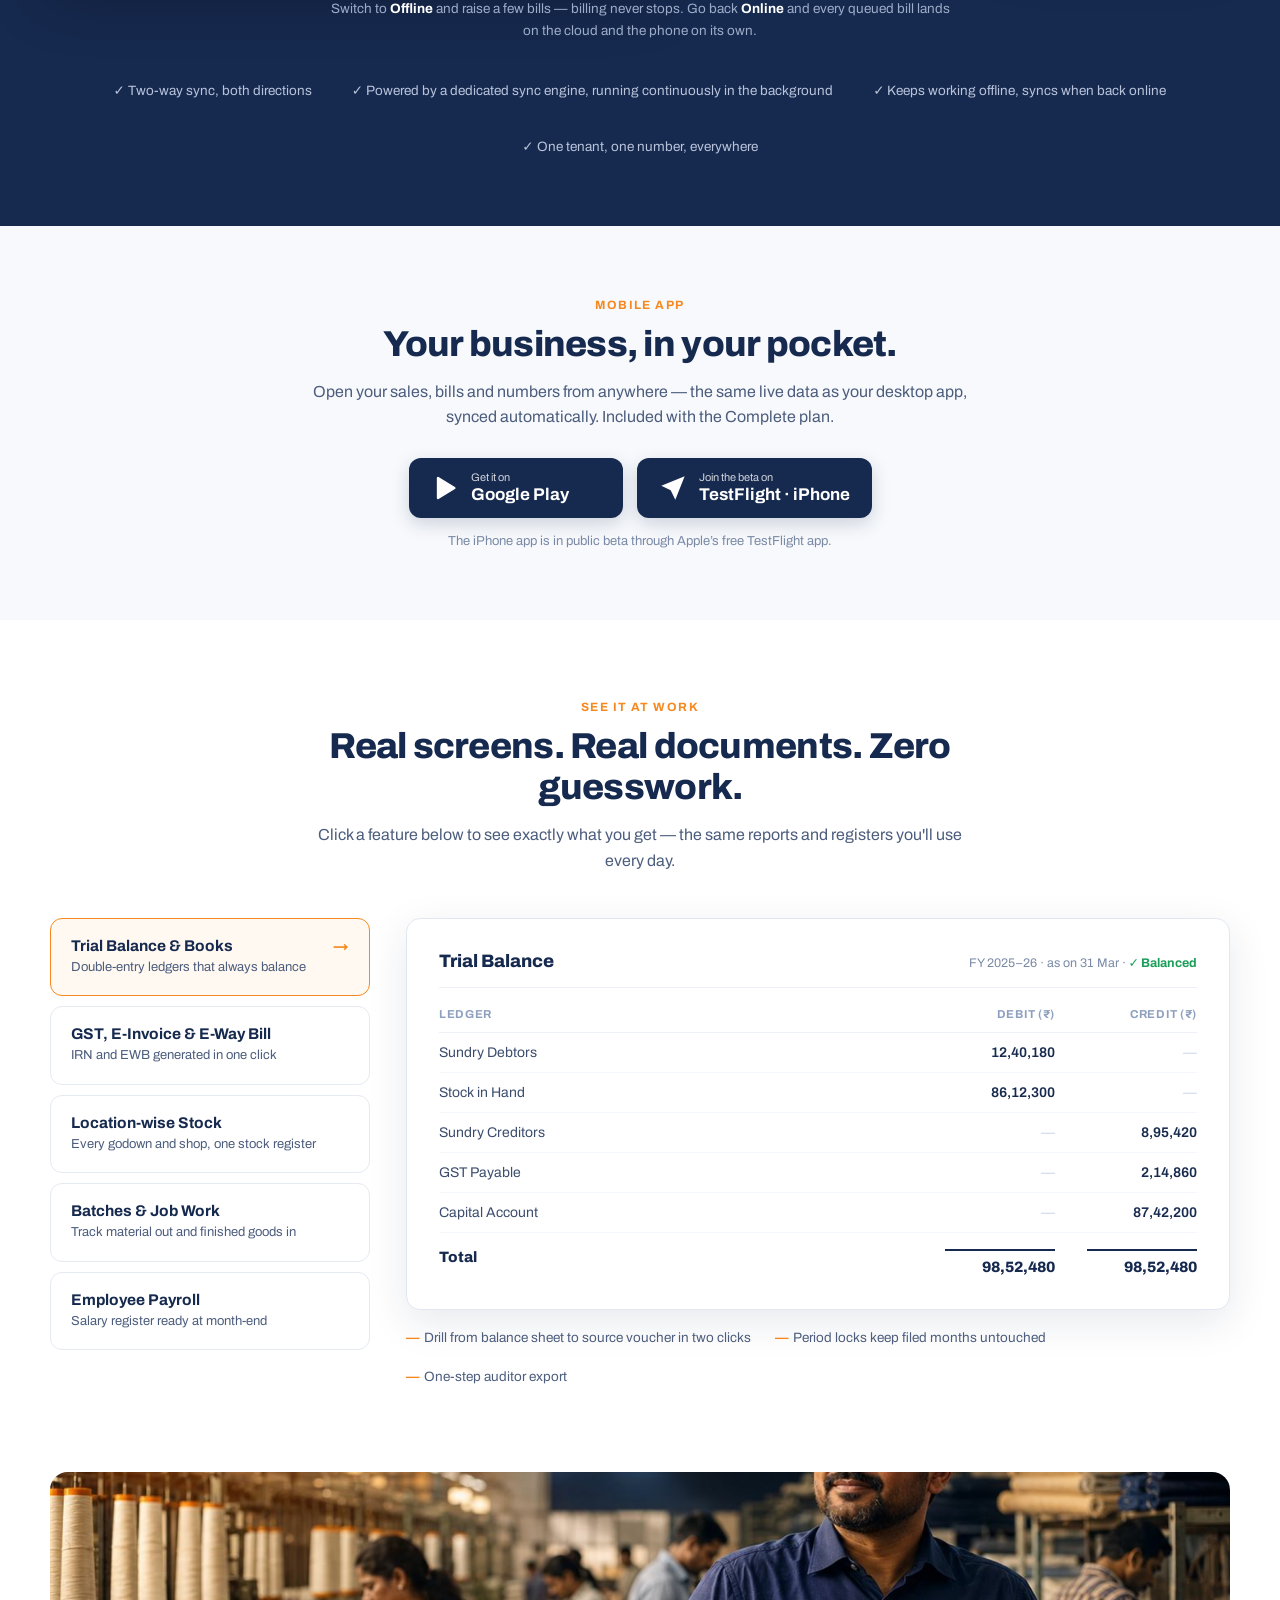
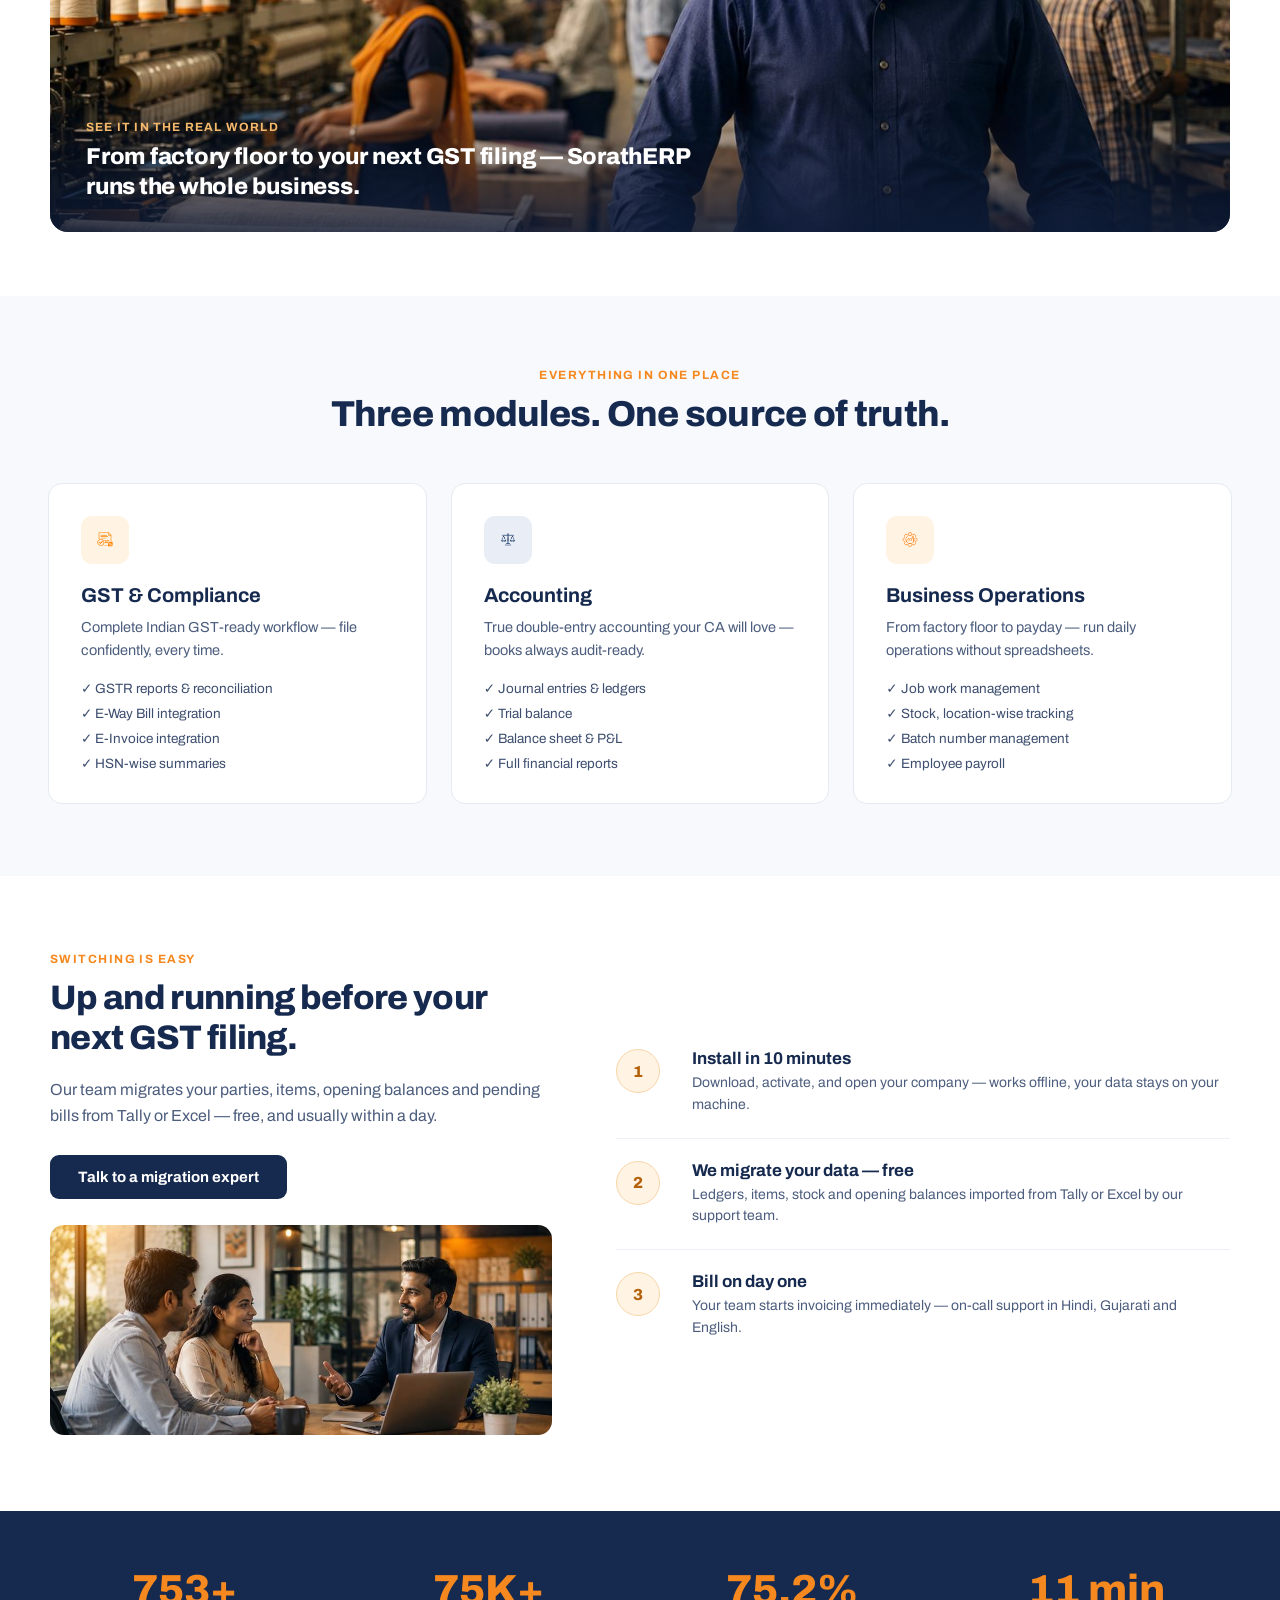
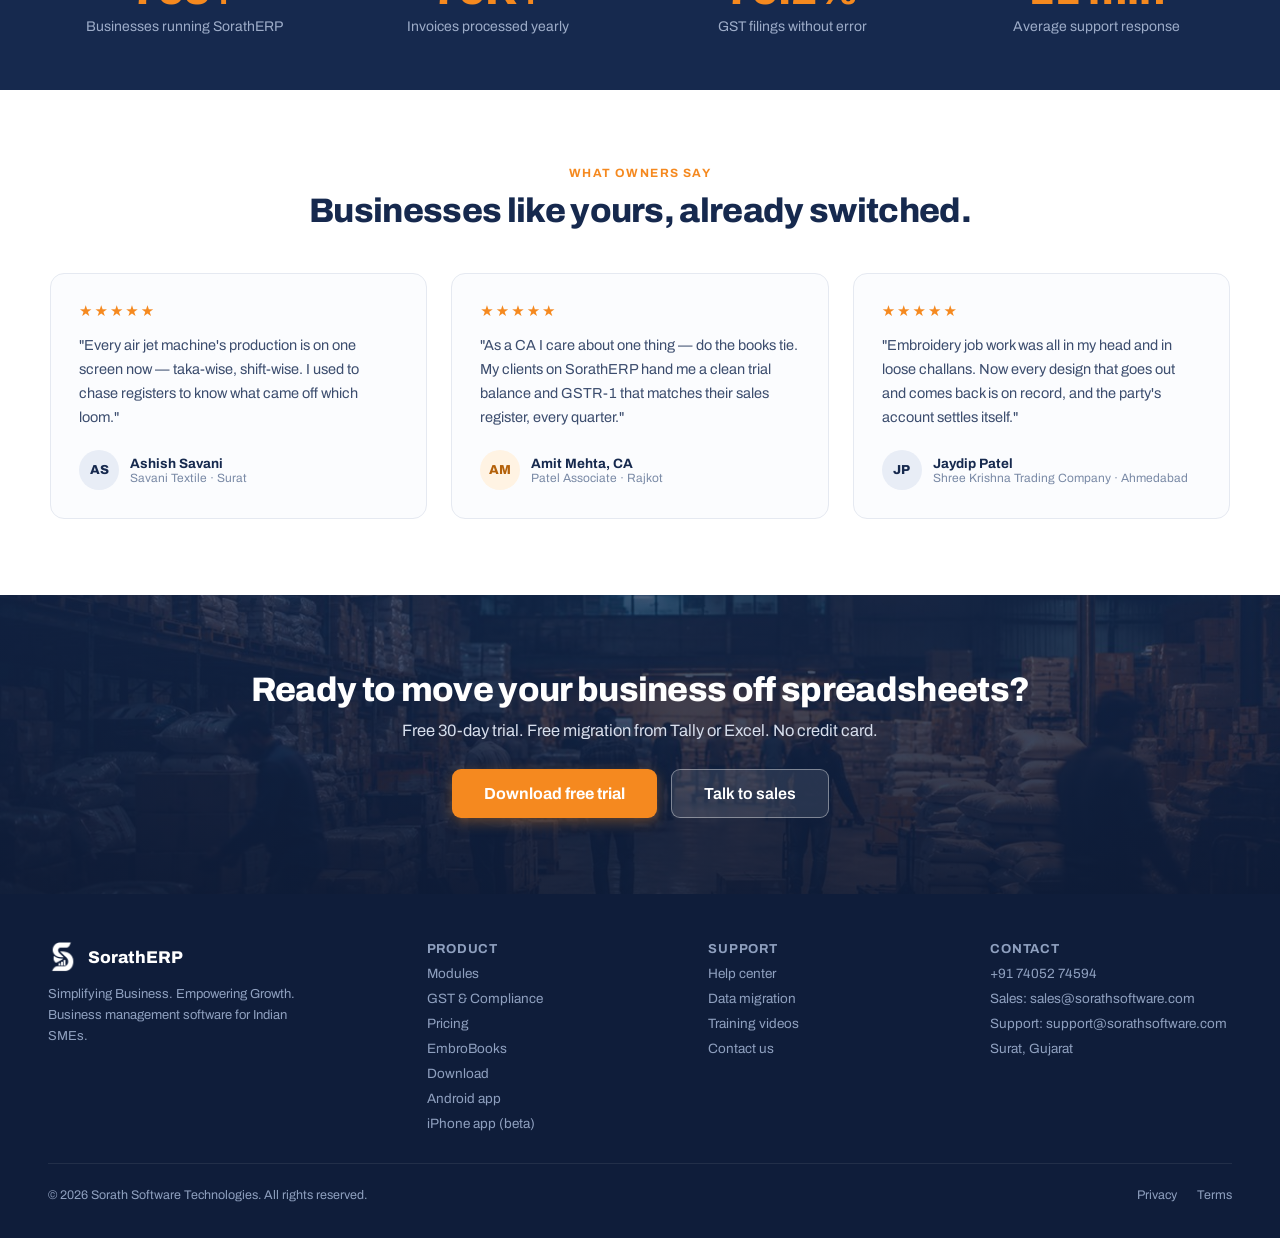
==== commit fab2756f: "Add mobile app section and footer links for Android and iPhone New homepage band after the sync sect" ====
--- a/index.html
+++ b/index.html
@@ -266,6 +266,26 @@
   </div>
 </section>
 
+<!-- ============ MOBILE APP ============ -->
+<section class="app-section" id="mobile-app">
+  <div class="app-inner">
+    <div class="showcase-eyebrow">Mobile app</div>
+    <h2 class="showcase-title">Your business, in your pocket.</h2>
+    <div class="showcase-desc">Open your sales, bills and numbers from anywhere — the same live data as your desktop app, synced automatically. Included with the Complete plan.</div>
+    <div class="store-buttons">
+      <a class="store-btn" href="https://play.google.com/store/apps/details?id=com.sorathsoftware.soratherp" target="_blank" rel="noopener">
+        <svg viewBox="0 0 24 24" width="28" height="28" aria-hidden="true"><path fill="currentColor" d="M5 3.5v17a1 1 0 0 0 1.5.9l14-8.5a1 1 0 0 0 0-1.8l-14-8.5A1 1 0 0 0 5 3.5z"/></svg>
+        <span><small>Get it on</small><b>Google Play</b></span>
+      </a>
+      <a class="store-btn" href="https://testflight.apple.com/join/1mRCrmcE" target="_blank" rel="noopener">
+        <svg viewBox="0 0 24 24" width="28" height="28" aria-hidden="true"><path fill="currentColor" d="M22 2 2 10l8 4 4 8z"/></svg>
+        <span><small>Join the beta on</small><b>TestFlight · iPhone</b></span>
+      </a>
+    </div>
+    <p class="app-note">The iPhone app is in public beta through Apple&rsquo;s free TestFlight app.</p>
+  </div>
+</section>
+
 <!-- ============ INTERACTIVE SHOWCASE: SEE IT AT WORK ============ -->
 <section class="showcase-section">
   <div class="showcase-header">
@@ -554,6 +574,8 @@
       <a href="pricing.html">Pricing</a>
       <a href="embrobooks.html">EmbroBooks</a>
       <a href="#" data-action="download">Download</a>
+      <a href="https://play.google.com/store/apps/details?id=com.sorathsoftware.soratherp" target="_blank" rel="noopener">Android app</a>
+      <a href="https://testflight.apple.com/join/1mRCrmcE" target="_blank" rel="noopener">iPhone app (beta)</a>
     </div>
     <div class="footer-col">
       <span class="footer-col-title">Support</span>
--- a/css/style.css
+++ b/css/style.css
@@ -94,7 +94,7 @@
 /* ===== Hero ===== */
 .hero {
   display: grid;
-  grid-template-columns: 1.05fr .95fr;
+  grid-template-columns: minmax(0, 1.05fr) minmax(0, .95fr);
   gap: 56px;
   padding: 72px 48px 64px;
   background: linear-gradient(180deg, #F7F9FC 0%, #FFFFFF 100%);
@@ -124,22 +124,22 @@
 .btn-tour:hover { border-color: #16294E; }
 .hero-trust-list { display: flex; gap: 24px; font-size: 13px; color: #7A8AA6; flex-wrap: wrap; }
 
-.hero-mockup { animation: floatY 6s ease-in-out infinite; }
+.hero-mockup { animation: floatY 6s ease-in-out infinite; min-width: 0; }
 .mockup-window {
   background: #fff; border: 1px solid #E1E7F0; border-radius: 14px;
   box-shadow: 0 24px 60px rgba(22,41,78,.14); overflow: hidden;
 }
 .mockup-titlebar { display: flex; gap: 6px; padding: 10px 14px; border-bottom: 1px solid #EDF1F7; background: #F7F9FC; }
 .mockup-dot { width: 10px; height: 10px; border-radius: 50%; background: #E4E9F2; }
-.mockup-body { display: grid; grid-template-columns: 150px 1fr; }
+.mockup-body { display: grid; grid-template-columns: 150px minmax(0, 1fr); }
 .mockup-sidebar { background: #16294E; padding: 16px 0; display: flex; flex-direction: column; gap: 4px; }
 .mockup-sidebar-item { color: #8FA0BF; font-size: 11.5px; padding: 8px 16px; }
 .mockup-sidebar-item.active { color: #fff; font-weight: 600; background: rgba(255,255,255,.12); border-left: 3px solid #F5891F; }
 .mockup-content { padding: 18px; background: #FBFCFE; }
 .mockup-stats { display: grid; grid-template-columns: 1fr 1fr 1fr; gap: 10px; margin-bottom: 14px; }
-.mockup-stat-card { background: #fff; border: 1px solid #E9EDF4; border-radius: 9px; padding: 12px; }
+.mockup-stat-card { background: #fff; border: 1px solid #E9EDF4; border-radius: 9px; padding: 12px; min-width: 0; }
 .mockup-stat-label { font-size: 10px; color: #8FA0BF; }
-.mockup-stat-value { font-size: 17px; font-weight: 800; color: #16294E; }
+.mockup-stat-value { font-size: 17px; font-weight: 800; color: #16294E; white-space: nowrap; }
 .mockup-stat-sub { font-size: 10px; font-weight: 600; }
 .mockup-stat-sub.up { color: #1C9E5A; }
 .mockup-stat-sub.warn { color: #F5891F; }
@@ -147,7 +147,7 @@
 .mockup-chart-card { background: #fff; border: 1px solid #E9EDF4; border-radius: 9px; padding: 14px; }
 .mockup-chart-title { font-size: 11px; font-weight: 700; color: #16294E; margin-bottom: 10px; }
 .chart-bars { display: flex; align-items: flex-end; gap: 8px; height: 92px; }
-.chart-bar-group { flex: 1; display: flex; gap: 3px; align-items: flex-end; }
+.chart-bar-group { flex: 1; height: 100%; display: flex; gap: 3px; align-items: flex-end; }
 .chart-bar { flex: 1; border-radius: 3px 3px 0 0; transform-origin: bottom; animation: barGrow 1s ease both; }
 .chart-bar.navy { background: #16294E; }
 .chart-bar.light { background: #F5B96B; }
@@ -208,6 +208,25 @@
 .showcase-eyebrow { font-size: 12px; font-weight: 700; letter-spacing: .12em; color: #F5891F; text-transform: uppercase; margin-bottom: 12px; }
 .showcase-title { font-size: 36px; font-weight: 800; letter-spacing: -.02em; line-height: 1.15; margin-bottom: 14px; }
 .showcase-desc { font-size: 16px; color: #4C5D7D; line-height: 1.6; }
+
+/* ===== Mobile app band (homepage) ===== */
+.app-section { padding: 72px 48px; background: #F7F9FC; text-align: center; }
+.app-inner { max-width: 680px; margin: 0 auto; }
+.store-buttons { display: flex; gap: 14px; justify-content: center; flex-wrap: wrap; margin-top: 28px; }
+.store-btn {
+  display: inline-flex; align-items: center; gap: 12px; min-width: 214px; padding: 12px 22px;
+  background: #16294E; color: #fff; border-radius: 12px; text-align: left; text-decoration: none;
+  box-shadow: 0 6px 18px rgba(22,41,78,.18); transition: transform .15s, box-shadow .15s;
+}
+.store-btn:hover { color: #fff; transform: translateY(-2px); box-shadow: 0 10px 24px rgba(22,41,78,.24); }
+.store-btn svg { flex: none; }
+.store-btn small { display: block; font-size: 11px; line-height: 1.3; opacity: .8; }
+.store-btn b { display: block; font-size: 17px; font-weight: 700; line-height: 1.25; }
+.app-note { font-size: 13px; color: #7A8AA6; margin: 16px 0 0; }
+@media (max-width: 860px) {
+  .app-section { padding: 48px 20px; }
+  .store-buttons { flex-direction: column; align-items: stretch; max-width: 340px; margin-left: auto; margin-right: auto; }
+}
 .showcase-grid { display: grid; grid-template-columns: 320px minmax(0, 1fr); gap: 36px; max-width: 1180px; margin: 0 auto; align-items: start; }
 
 .tab-list { display: flex; flex-direction: column; gap: 10px; }
@@ -758,6 +777,26 @@
   .sync-cloud-disc img { width: 36px; height: 36px; }
 }
 
+/* Right at the 1101px hamburger breakpoint the full menu is a few px too wide and wraps. */
+.nav-links a, .btn-signin, .btn-download { white-space: nowrap; }
+@media (min-width: 1101px) and (max-width: 1130px) { .nav .nav-links { gap: 18px; } }
+
+/* Hero app-screen mockup: its window is narrower than its natural width from ~1340px
+   down to the mobile stack, so scale the contents down instead of clipping them. */
+@media (min-width: 861px) and (max-width: 1340px) {
+  .mockup-body { grid-template-columns: 112px minmax(0, 1fr); }
+  .mockup-sidebar-item { padding: 8px 12px; font-size: 11px; }
+  .mockup-content { padding: 12px; }
+  .mockup-stats { gap: 8px; }
+  .mockup-stat-card { padding: 9px; }
+  .mockup-stat-value { font-size: 13.5px; }
+}
+@media (min-width: 861px) and (max-width: 1060px) {
+  .mockup-stats { grid-template-columns: 1fr 1fr; }
+  .mockup-stat-card:nth-child(3) { display: none; }
+  .mockup-stat-value { font-size: 12.5px; }
+}
+
 /* =====================================================================
    MOBILE / SMALL-TABLET RESPONSIVE OVERRIDES
    ===================================================================== */
@@ -811,6 +850,15 @@
   .top-bar-right a, .top-bar-cta { padding: 11px 8px; }
   .footer-col a, .footer-legal a { padding: 13px 0; }
   .contact-card-value a, .sales-note a { display: inline-block; padding: 12px 0; }
+  .training-link, .detail-link { display: inline-block; padding: 12px 0; }
+
+  /* Plan comparison table: it scrolls sideways inside its card on a phone, so keep the
+     feature labels pinned while swiping and hint that there is more to the right. */
+  .compare-section::before { content: "Swipe sideways to compare all plans \2192"; display: block; text-align: center; font-size: 12px; color: #7A8AA6; margin-bottom: 10px; }
+  .compare-table-wrap td { padding: 12px 12px; font-size: 13px; }
+  .compare-table-wrap tr.head td { padding: 14px 12px; }
+  .compare-table-wrap td:first-child { position: sticky; left: 0; z-index: 1; background: #fff; min-width: 138px; max-width: 150px; box-shadow: 1px 0 0 #EDF1F7; }
+  .compare-table-wrap tr.head td:first-child { background: #F7F9FC; }
 
   /* ----- Hero ----- */
   .hero { grid-template-columns: minmax(0, 1fr); gap: 32px; text-align: center; }
